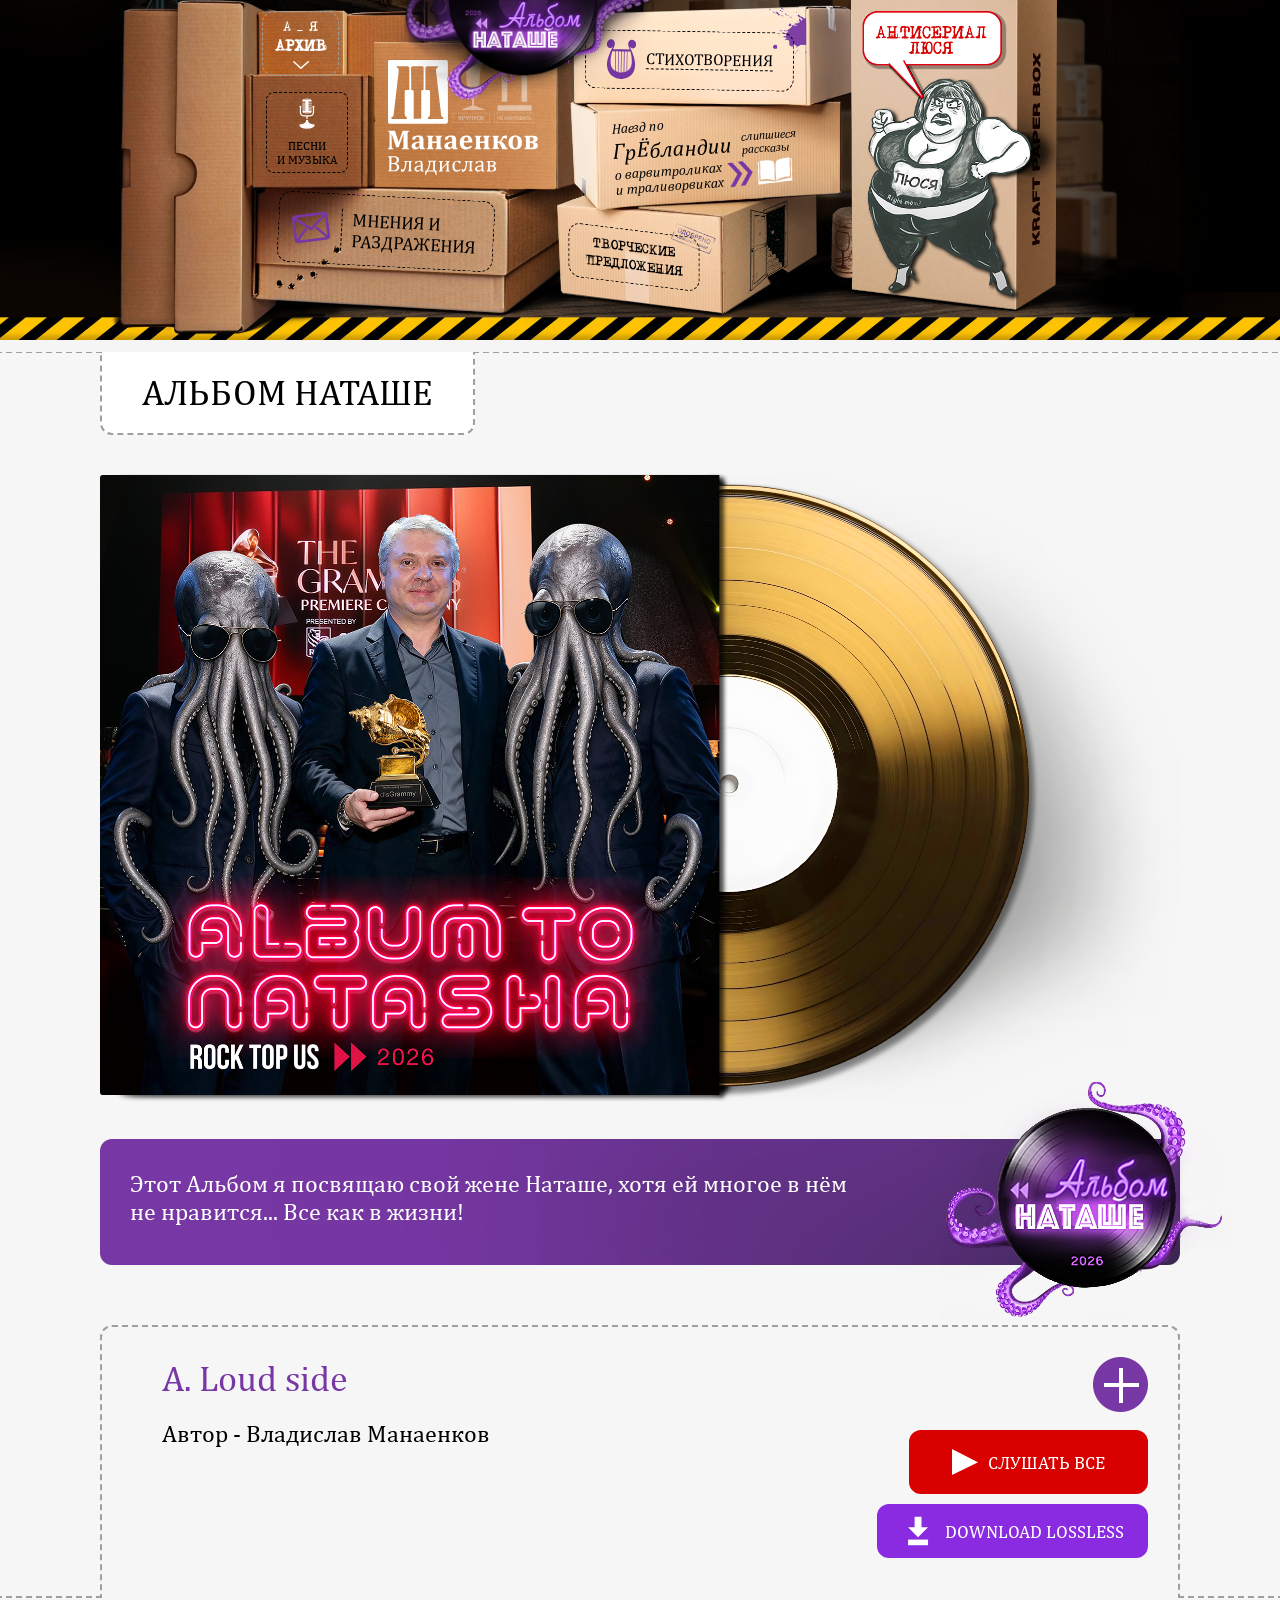
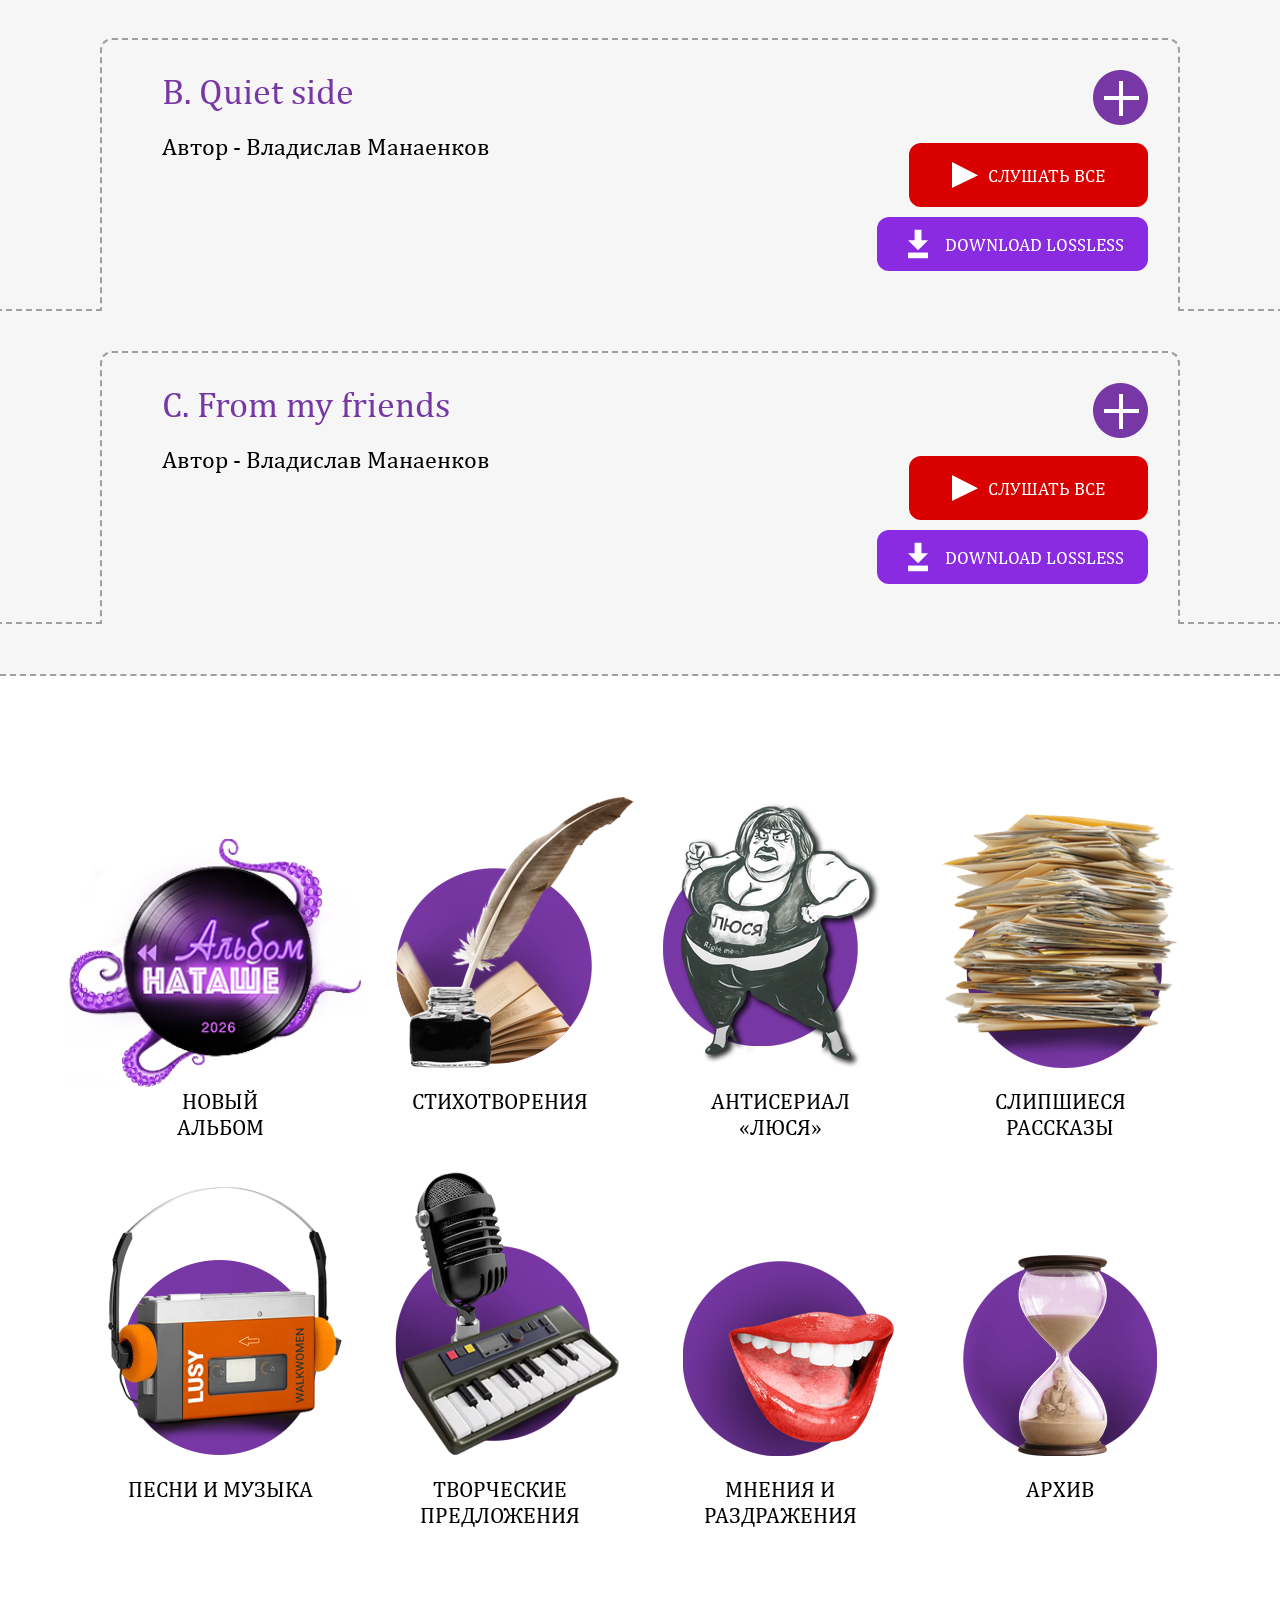
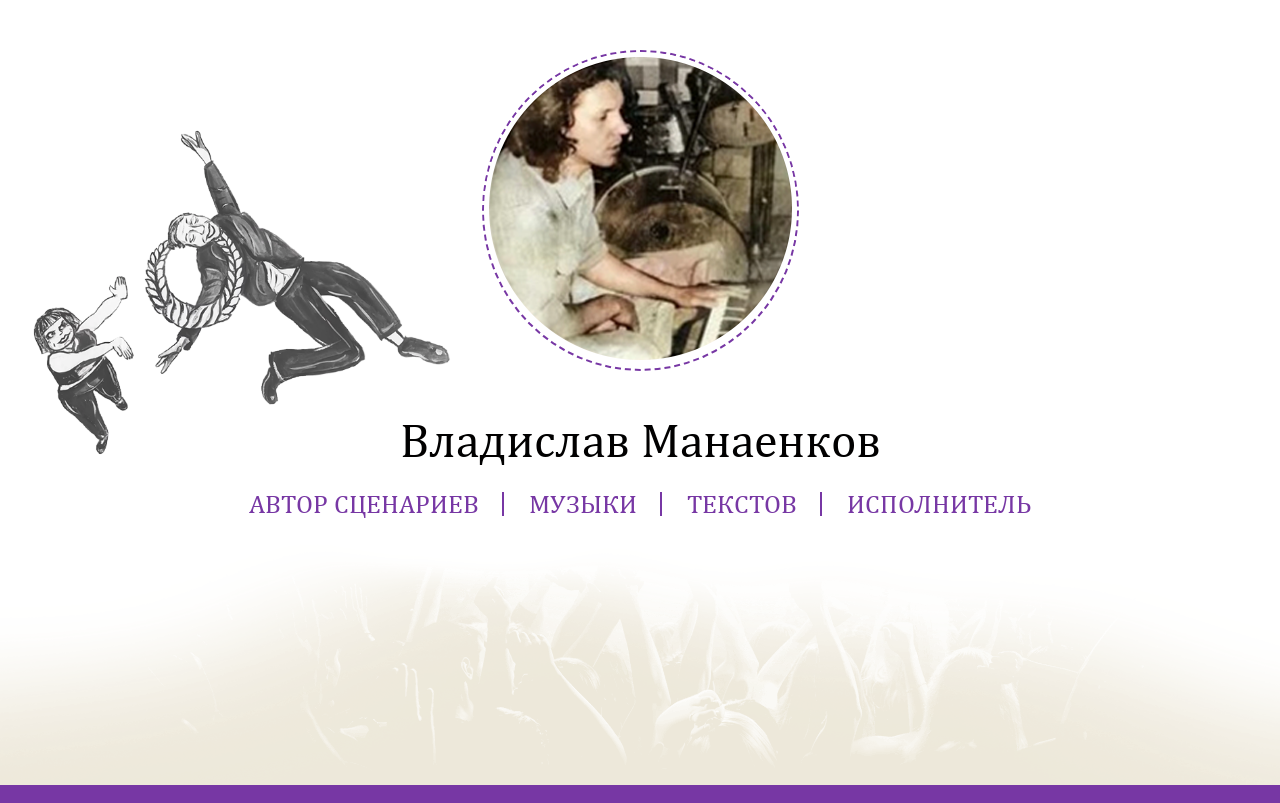
==== album-to-natasha.html @ 74761ff3 "ok" ====
<!DOCTYPE html>
<html lang="ru" class="fixed">
  <head>
    <meta charset="UTF-8" />
    <meta http-equiv="X-UA-Compatible" content="IE=edge" />
    <meta name="viewport" content="width=device-width, initial-scale=1" />
    <meta http-equiv="x-ua-compatible" content="IE=edge" />
    <title>Владислав Манаенков СЦЕНАРИИ | МУЗЫКА | ТЕКСТЫ | ИСПОЛНИТЕЛЬ</title>
    <link rel="stylesheet" href="css/magnific-popup.css" />
    <link rel="stylesheet" href="css/style.css" />
  </head>

  <body>
    <div class="header">
      <div class="wrapper">
        <a href="new.html" class="new-img">
            <img src="img/new-logo.png" alt="">
        </a>
        <a href="archive.html" class="archive active">
          <span class="small-text">А _ я</span>
          <span class="text">Архив</span>
          <img src="img/Strelka-white.svg" alt="" class="arrow" />
        </a>
        <a href="music.html" class="song">
          <img src="img/song-icon.svg" alt="" class="icon" />
          <span class="text"
            >Песни<br />
            и музыка</span
          >
          <img src="img/Strelka-white.svg" alt="" class="arrow" />
        </a>
        <a href="opinions-irritation.html" class="opinions">
          <svg
            width="58"
            height="49"
            viewBox="0 0 58 49"
            fill="none"
            xmlns="http://www.w3.org/2000/svg"
          >
            <path
              d="M46.1 0.706024L4.50001 8.40602C2.00001 8.90602 0.300012 11.306 0.700012 13.906L6.30001 44.306C6.80001 46.806 9.20001 48.506 11.8 48.106L53.4 40.406C55.9 39.906 57.6 37.506 57.2 34.906L51.6 4.40602C51.1 1.90602 48.6 0.206024 46.1 0.706024ZM38.4 23.106C37.6 22.506 36.4 22.706 35.8 23.506C35.2 24.306 35.4 25.506 36.2 26.106L51 37.006L12.7 44.106L22.7 28.606C23.3 27.706 23 26.606 22.1 26.006C21.2 25.406 20.1 25.706 19.5 26.606L9.60001 42.106L4.60001 15.006L28.4 28.506C28.8 28.706 29.2 28.806 29.6 28.706C30 28.606 30.4 28.406 30.7 28.106L48.1 7.00603L53.1 34.106L38.4 23.106ZM6.50001 11.806L45.4 4.60603L29 24.506L6.50001 11.806Z"
            />
          </svg>
          <span>Мнения и раздражения</span>
        </a>
        <a href="index.html" class="logo big">
          <img src="img/logo.svg" alt="" />
        </a>
        <a href="poems.html" class="poems">
          <svg
            width="45"
            height="61"
            viewBox="0 0 45 61"
            fill="none"
            xmlns="http://www.w3.org/2000/svg"
          >
            <path
              d="M35.4 11.9C35.5 11.8 35.5 11.7 35.7 11.7C37.2 13.6 39.4 14.6 41.4 14C44.2 13.1 45.6 9.60001 44.5 6.00001C43.5 2.80001 40.9 0.700008 38.3 1.00001C38.3 1.00001 33.5 1.00001 32.9 7.00001C32.8 8.50001 33.2 10.3 33.7 11.9C33.7 11.9 33.7 12 33.8 12.1C34.3 13.4 34.8 14.5 35.1 15.2C35.2 15.4 35.3 15.6 35.3 15.8H24.3H21.4H10.4C10.5 15.6 10.6 15.4 10.6 15.2C11 14.5 11.5 13.4 11.9 12.1C12 12 12 11.9 12 11.9C12.5 10.3 12.9 8.50001 12.8 7.00001C12.2 1.00001 7.40001 1.00001 7.40001 1.00001C4.80001 0.700008 2.20001 2.80001 1.20001 6.00001C0.100012 9.50001 1.50001 13.1 4.30001 14C6.30001 14.6 8.50001 13.7 10 11.7C10.1 11.7 10.2 11.8 10.3 11.9H10.2C10.2 11.9 -0.799988 31.8 2.20001 43.3C4.90001 59.4 21.5 60.1 22.7 60.2C23.9 60.2 40.7 59.5 43.4 43.3C46.5 31.8 35.5 11.9 35.4 11.9ZM31.1 18.9V48.6C30.1 49.1 29 49.5 27.8 49.8V18.9H31.1ZM24.3 18.9H26.7V50.1C25.6 50.3 24.5 50.4 23.4 50.4V18.9H24.3ZM21.4 18.9H22.4V50.4C21.3 50.4 20.1 50.3 19.1 50.1V18.9H21.4ZM18.1 18.9V49.8C16.9 49.5 15.8 49.1 14.8 48.6V18.9H18.1ZM7.00001 36.4C6.60001 29.6 7.90001 23.4 9.30001 18.9H13.8V48.1C10 45.8 7.40001 41.9 7.00001 36.4ZM38.7 36.4C38.3 41.9 35.8 45.8 32 48.1V18.9H36.4C37.8 23.4 39.1 29.6 38.7 36.4Z"
            />
          </svg>
          <span>Стихотворения</span>
        </a>
        <a href="creative-suggestions.html" class="offers-btn">
          <span
            >Творческие<br />
            предложения</span
          >
        </a>
        <a href="stuck-stories.html" class="info-back">
          <span>Наезд по </span>
          <div class="info">
            <p><span>Г</span> р <span>Ё</span> бландии</p>
            <span class="small">слипшиеся рассказы</span>
          </div>
          <div class="info">
            <span
              >о варвитроликах<br />
              и траливорвиках</span
            >
            <img src="img/info-icon1.png" alt="" />
            <img src="img/info-icon2.png" alt="" />
          </div>
        </a>
        <a href="home.html" class="lucy-img lucy2-img">
          <img src="img/lucy-desktop2.png" alt="" />
        </a>
        <div class="drop-menu">
          <span class="line"></span>
          <span class="line"></span>
          <span class="line"></span>
        </div>
        <a href="home.html" class="lucy-mobile new-mobile">
          <img src="img/new-mobile-img.png" alt="" />
        </a>
      </div>
      <div class="header-menu-wrap">
        <div class="top">
          <a href="index.html" class="mobile-logo">
            <img src="img/mobile-logo.png" alt="" />
          </a>
          <button class="close" type="button">
            <img src="img/close-menu.png" alt="" />
          </button>
        </div>
        <ul class="main-menu">
          <li>
            <a href="new.html">
              <img src="img/menu-icon11.png" alt="" class="menu-icon" />
              <span>Альбом Наташе</span>
              <img src="img/menu-arrow.png" alt="" class="arrow" />
            </a>
          </li>
          <li>
            <a href="poems.html">
              <img src="img/menu-icon1.png" alt="" class="menu-icon" />
              <span>стихотворения</span>
              <img src="img/menu-arrow.png" alt="" class="arrow" />
            </a>
          </li>
          <li>
            <a href="home.html">
              <img src="img/menu-icon2.png" alt="" class="menu-icon" />
              <span>Антисериал «люся»</span>
              <img src="img/menu-arrow.png" alt="" class="arrow" />
            </a>
          </li>
          <li>
            <a href="stuck-stories.html">
              <img src="img/menu-icon3.png" alt="" class="menu-icon" />
              <span>слипшиеся рассказы</span>
              <img src="img/menu-arrow.png" alt="" class="arrow" />
            </a>
          </li>
          <li>
            <a href="music.html">
              <img src="img/menu-icon4.png" alt="" class="menu-icon" />
              <span>Песни и музыка</span>
              <img src="img/menu-arrow.png" alt="" class="arrow" />
            </a>
          </li>
          <li>
            <a href="creative-suggestions.html">
              <img src="img/menu-icon5.png" alt="" class="menu-icon" />
              <span>Творческие предложения</span>
              <img src="img/menu-arrow.png" alt="" class="arrow" />
            </a>
          </li>
          <li>
            <a href="opinions-irritation.html">
              <img src="img/menu-icon6.png" alt="" class="menu-icon" />
              <span>Мнения и раздражения</span>
              <img src="img/menu-arrow.png" alt="" class="arrow" />
            </a>
          </li>
          <li>
            <a href="archive.html">
              <img src="img/menu-icon7.png" alt="" class="menu-icon" />
              <span>Архив</span>
              <img src="img/menu-arrow.png" alt="" class="arrow" />
            </a>
          </li>
        </ul>
      </div>
    </div>

    <main class="no-bg">
      <div class="archive-wrap">
        <div class="title-style"> 
          <span>АЛЬБОМ НАТАШЕ</span>
        </div>
        <div class="img-style">
          <img src="img/Natashe.png" alt="">
        </div>
        <div class="info-style w720">
          <span>  Этот Альбом я посвящаю свой жене Наташе, хотя ей многое в нём не нравится... Все как в жизни!
            </span>
          <img src="img/new-style-img.png" alt="" class="new-img img" />
        </div>
          <div class="archive-items w100 archive-wrapper new-style-wrap">
          <div class="archive-item">
            <div class="item-top">
              <div class="info">
    
                <div class="texts">
                  <h2>A. Loud side</h2>
                  <p>
                    Автор - Владислав Манаенков
                  </p>
                </div>
              </div>
              <div class="buttons">
                <button type="button" class="album-btn">
                  <div class="img before"></div>
                </button>
                <a
                  href="https://rutube.ru/plst/677021/"
                  class="listen-album-btn"
                >
                  <img src="img/play-mobile.png" alt="" />
                  <span>Слушать все</span>
                </a>
                <a
                  href="https://rutube.ru/plst/677021/"
                  class="listen-blue-btn"
                >
                  <img src="img/down.svg" alt="">
                  <span>DOWNLOAD LOSSLESS</span>
                </a>
              </div>
            </div>
            <div class="item-bottom">
              <div class="top-info">
                <span class="number">№1</span>
                <div class="video">
                  <iframe
                    class="rutubePlayer"
                    src="https://kinescope.io/pl/ja9zCn5J677wZw1CwR9LX6?start_item=1"
                    frameborder="0"
                    allow="clipboard-write; autoplay"
                    webkitAllowFullScreen
                    mozallowfullscreen
                    allowfullscreen
                  ></iframe>
                  <!-- <button class="custom-play-button">СЛУШАТЬ</button> -->
                </div>
                <div class="right-info">
                  <p>ROCKTOPUS</p>
                </div>
                <p class="hide-text">ROCKTOPUS</p>
              </div>
              <div class="top-info" style="margin-top: 40px;">
                <span class="number">№2</span>
                <div class="video">
                  <iframe
                    class="rutubePlayer"
                    src="https://kinescope.io/pl/ja9zCn5J677wZw1CwR9LX6?start_item=2"
                    frameborder="0"
                    allow="clipboard-write; autoplay"
                    webkitAllowFullScreen
                    mozallowfullscreen
                    allowfullscreen
                  ></iframe>
                  <!-- <button class="custom-play-button">СЛУШАТЬ</button> -->
                </div>
                <div class="right-info">
                  <p>WALTZ TO NATASHA</p>
                </div>
                <p class="hide-text">WALTZ TO NATASHA</p>
              </div>
                <div class="top-info" style="margin-top: 40px;">
                  <span class="number">№3</span>
                  <div class="video">
                    <iframe
                      class="rutubePlayer"
                      src="https://kinescope.io/pl/ja9zCn5J677wZw1CwR9LX6?start_item=3"
                      frameborder="0"
                      allow="clipboard-write; autoplay"
                      webkitAllowFullScreen
                      mozallowfullscreen
                      allowfullscreen
                    ></iframe>
                    <!-- <button class="custom-play-button">СЛУШАТЬ</button> -->
                  </div>
                  <div class="right-info">
                    <p>Bamboo</p>
                  </div>
                  <p class="hide-text">Bamboo</p>
                </div>
                <div class="top-info" style="margin-top: 40px;">
                  <span class="number">№4</span>
                  <div class="video">
                    <iframe
                      class="rutubePlayer"
                      src="https://kinescope.io/pl/ja9zCn5J677wZw1CwR9LX6?start_item=4"
                      frameborder="0"
                      allow="clipboard-write; autoplay"
                      webkitAllowFullScreen
                      mozallowfullscreen
                      allowfullscreen
                    ></iframe>
                    <!-- <button class="custom-play-button">СЛУШАТЬ</button> -->
                  </div>
                  <div class="right-info">
                    <p>Barocco</p>
                  </div>
                  <p class="hide-text">Barocco</p>
                </div>
                <div class="top-info" style="margin-top: 40px;">
                  <span class="number">№5</span>
                  <div class="video">
                    <iframe
                      class="rutubePlayer"
                      src="https://kinescope.io/pl/ja9zCn5J677wZw1CwR9LX6?start_item=5"
                      frameborder="0"
                      allow="clipboard-write; autoplay"
                      webkitAllowFullScreen
                      mozallowfullscreen
                      allowfullscreen
                    ></iframe>
                    <!-- <button class="custom-play-button">СЛУШАТЬ</button> -->
                  </div>
                  <div class="right-info">
                    <p>Pastoral</p>
                  </div>
                  <p class="hide-text">Pastoral</p>
                </div>
                <div class="top-info" style="margin-top: 40px;">
                  <span class="number">№6</span>
                  <div class="video">
                    <iframe
                      class="rutubePlayer"
                      src="https://kinescope.io/pl/ja9zCn5J677wZw1CwR9LX6?start_item=6"
                      frameborder="0"
                      allow="clipboard-write; autoplay"
                      webkitAllowFullScreen
                      mozallowfullscreen
                      allowfullscreen
                    ></iframe>
                    <!-- <button class="custom-play-button">СЛУШАТЬ</button> -->
                  </div>
                  <div class="right-info">
                    <p>Sorrows And Hope</p>
                  </div>
                  <p class="hide-text">Sorrows And Hope</p>
                </div>
            </div>
          </div>
            <div class="archive-item">
              <div class="item-top">
                <div class="info">
      
                  <div class="texts">
                    <h2>B. Quiet side</h2>
                    <p>
                      Автор - Владислав Манаенков
                    </p>
                  </div>
                </div>
                <div class="buttons">
                  <button type="button" class="album-btn">
                    <div class="img before"></div>
                  </button>
                  <a
                    href="https://rutube.ru/plst/677021/"
                    class="listen-album-btn"
                  >
                    <img src="img/play-mobile.png" alt="" />
                    <span>Слушать все</span>
                  </a>
                  <a
                    href="https://rutube.ru/plst/677021/"
                    class="listen-blue-btn"
                  >
                    <img src="img/down.svg" alt="">
                    <span>DOWNLOAD LOSSLESS</span>
                  </a>
                </div>
              </div>
              <div class="item-bottom">

              </div>
            </div>
            <div class="archive-item">
              <div class="item-top">
                <div class="info">
      
                  <div class="texts">
                    <h2>C. From my friends</h2>
                    <p>
                      Автор - Владислав Манаенков
                    </p>
                  </div>
                </div>
                <div class="buttons">
                  <button type="button" class="album-btn">
                    <div class="img before"></div>
                  </button>
                  <a
                    href="https://rutube.ru/plst/677021/"
                    class="listen-album-btn"
                  >
                    <img src="img/play-mobile.png" alt="" />
                    <span>Слушать все</span>
                  </a>
                  <a
                    href="https://rutube.ru/plst/677021/"
                    class="listen-blue-btn"
                  >
<img src="img/down.svg" alt="">
                    <span>DOWNLOAD LOSSLESS</span>
                  </a>
                </div>
              </div>
            <div class="item-bottom">
              <div class="top-info">
                <span class="number">№1</span>
                <div class="video">
                  <iframe
                    class="rutubePlayer"
                    src="https://rutube.ru/play/embed/1325bd177e23e770f446324fa59b4bd4/"
                    frameborder="0"
                    allow="clipboard-write; autoplay"
                    webkitAllowFullScreen
                    mozallowfullscreen
                    allowfullscreen
                  ></iframe>
                  <button class="custom-play-button">СЛУШАТЬ</button>
                </div>
                <div class="right-info">
                  <p>Кто здесь?</p>
                  <button type="button" class="read">
                    <span class="text">читать</span>
                    <svg
                      width="30"
                      height="16"
                      viewBox="0 0 14 9"
                      fill="none"
                      xmlns="http://www.w3.org/2000/svg"
                    >
                      <path
                        d="M13 1.5L7 7.5L1 1.5"
                        stroke-width="2"
                        stroke-linecap="round"
                      />
                    </svg>
                  </button>
                </div>
              </div>
              <div class="hide-info">
                <p>
                  Кто здесь, неужели, это тот, кто готов слушать?<br />
                  Через десять лет «Группа Амальгама»<br />
                  Представляет альбом «Удивительная способность ко сну».
                </p>
              </div>
            </div>
            <div class="item-bottom">
              <div class="top-info" style="margin-top: 40px;">
                <span class="number">№2</span>
                <div class="video">
                  <iframe
                    class="rutubePlayer"
                    src="https://kinescope.io/pl/ja9zCn5J677wZw1CwR9LX6?start_item=2"
                    frameborder="0"
                    allow="clipboard-write; autoplay"
                    webkitAllowFullScreen
                    mozallowfullscreen
                    allowfullscreen
                  ></iframe>
                  <!-- <button class="custom-play-button">СЛУШАТЬ</button> -->
                </div>
                <div class="right-info">
                  <p>WALTZ TO NATASHA</p>
                </div>
                <p class="hide-text">WALTZ TO NATASHA</p>
              </div>
            </div>
            <div class="item-bottom">
              <div class="top-info">
                <span class="number">№1</span>
                <div class="video">
                  <iframe
                    class="rutubePlayer"
                    src="https://rutube.ru/play/embed/1325bd177e23e770f446324fa59b4bd4/"
                    frameborder="0"
                    allow="clipboard-write; autoplay"
                    webkitAllowFullScreen
                    mozallowfullscreen
                    allowfullscreen
                  ></iframe>
                  <button class="custom-play-button">СЛУШАТЬ</button>
                </div>
                <div class="right-info">
                  <p>Кто здесь?</p>
                  <button type="button" class="read">
                    <span class="text">читать</span>
                    <svg
                      width="30"
                      height="16"
                      viewBox="0 0 14 9"
                      fill="none"
                      xmlns="http://www.w3.org/2000/svg"
                    >
                      <path
                        d="M13 1.5L7 7.5L1 1.5"
                        stroke-width="2"
                        stroke-linecap="round"
                      />
                    </svg>
                  </button>
                </div>
              </div>
              <div class="hide-info">
                <p>
                  Кто здесь, неужели, это тот, кто готов слушать?<br />
                  Через десять лет «Группа Амальгама»<br />
                  Представляет альбом «Удивительная способность ко сну».
                </p>
              </div>
            </div>
            <div class="item-bottom">
              <div class="top-info">
                <span class="number">№1</span>
                <div class="video">
                  <iframe
                    class="rutubePlayer"
                    src="https://rutube.ru/play/embed/1325bd177e23e770f446324fa59b4bd4/"
                    frameborder="0"
                    allow="clipboard-write; autoplay"
                    webkitAllowFullScreen
                    mozallowfullscreen
                    allowfullscreen
                  ></iframe>
                  <button class="custom-play-button">СЛУШАТЬ</button>
                </div>
                <div class="right-info">
                  <p>Кто здесь?</p>
                  <button type="button" class="read">
                    <span class="text">читать</span>
                    <svg
                      width="30"
                      height="16"
                      viewBox="0 0 14 9"
                      fill="none"
                      xmlns="http://www.w3.org/2000/svg"
                    >
                      <path
                        d="M13 1.5L7 7.5L1 1.5"
                        stroke-width="2"
                        stroke-linecap="round"
                      />
                    </svg>
                  </button>
                </div>
              </div>
              <div class="hide-info">
                <p>
                  Кто здесь, неужели, это тот, кто готов слушать?<br />
                  Через десять лет «Группа Амальгама»<br />
                  Представляет альбом «Удивительная способность ко сну».
                </p>
              </div>
            </div>
            </div>
        </div>
      </div>

      <div class="info-items-wrap">
        <div class="wrapper">
          <div class="info-items">
            <a href="new.html" class="info-item new-item no-hover">
                <img src="img/circle-mobile.png" alt="" class="circle-mobile" />
                <img src="img/new-mobile.png" alt="" class="mobile-img" />
                <span class="img-wrap">
                  <img src="img/new-circle.png" alt="" class="img1" />
                  <img src="img/new-circle.png" alt="" class="img2" />
                </span>
                <span class="text">Новый <br> альбом</span>
              </a>
            <a href="poems.html" class="info-item">
              <img src="img/circle-mobile.png" alt="" class="circle-mobile" />
              <img src="img/archive-mobile.png" alt="" class="mobile-img" />
              <span class="img-wrap">
                <img src="img/info-img1.png" alt="" class="img1" />
                <img src="img/info-img1-hover.png" alt="" class="img2" />
              </span>
              <span class="text">стихотворения</span>
            </a>
            <a href="home.html" class="info-item">
              <img src="img/circle-mobile.png" alt="" class="circle-mobile" />
              <img src="img/archive-mobile.png" alt="" class="mobile-img" />
              <span class="img-wrap">
                <img src="img/info-img2.png" alt="" class="img1" />
                <img src="img/info-img2-hover.png" alt="" class="img2" />
              </span>
              <span class="text"
                >Антисериал<br />
                «люся»</span
              >
            </a>
            <a href="stuck-stories.html" class="info-item">
              <img src="img/circle-mobile.png" alt="" class="circle-mobile" />
              <img src="img/archive-mobile.png" alt="" class="mobile-img" />
              <span class="img-wrap">
                <img src="img/info-img3.png" alt="" class="img1" />
                <img src="img/info-img3-hover.png" alt="" class="img2" />
              </span>
              <span class="text">слипшиеся рассказы</span>
            </a>
            <a href="music.html" class="info-item">
              <img src="img/circle-mobile.png" alt="" class="circle-mobile" />
              <img src="img/archive-mobile.png" alt="" class="mobile-img" />
              <span class="img-wrap">
                <img src="img/info-img4.png" alt="" class="img1" />
                <img src="img/info-img4-hover.png" alt="" class="img2" />
              </span>
              <span class="text">Песни и музыка</span>
            </a>
            <a href="creative-suggestions.html" class="info-item">
              <img src="img/circle-mobile.png" alt="" class="circle-mobile" />
              <img src="img/archive-mobile.png" alt="" class="mobile-img" />
              <span class="img-wrap">
                <img src="img/info-img5.png" alt="" class="img1" />
                <img src="img/info-img5-hover.png" alt="" class="img2" />
              </span>
              <span class="text">Творческие предложения</span>
            </a>
            <a href="opinions-irritation.html" class="info-item">
              <img src="img/circle-mobile.png" alt="" class="circle-mobile" />
              <img src="img/archive-mobile.png" alt="" class="mobile-img" />
              <span class="img-wrap">
                <img src="img/info-img6.png" alt="" class="img1" />
                <img src="img/info-img6-hover.png" alt="" class="img2" />
              </span>
              <span class="text">Мнения и раздражения</span>
            </a>
            <a href="archive.html" class="info-item">
              <img src="img/circle-mobile.png" alt="" class="circle-mobile" />
              <img src="img/archive-mobile.png" alt="" class="mobile-img" />
              <span class="img-wrap">
                <img src="img/info-img7.png" alt="" class="img1" />
                <img src="img/info-img7-hover.png" alt="" class="img2" />
              </span>
              <span class="text t20">Архив</span>
            </a>
          </div>
        </div>
      </div>

      <div class="bottom-info">
        <div class="wrapper">
          <img src="img/info-img.png" alt="" class="info-img" />
          <div class="info-wrap">
            <div class="img-wrap">
              <img src="img/person-img.png" alt="" />
            </div>
            <p class="name">Владислав Манаенков</p>
            <ul class="links">
              <li><span>Автор сценариев</span></li>
              <li><span>музыки</span></li>
              <li><span>текстов</span></li>
              <li><span>исполнитель</span></li>
            </ul>
          </div>
        </div>
        <div
          class="bg"
          style="background-image: url(img/bottom-info-bg.png)"
        ></div>
      </div>
    </main>

    <script src="js/jquery-3.4.1.min.js"></script>
    <script src="js/jquery.magnific-popup.min.js"></script>
    <script src="js/gsap.min.js"></script>
    <script src="js/ScrollTrigger.min.js"></script>
    <script src="js/slick.min.js"></script>
    <script src="js/script.js"></script>
  </body>
</html>
---- css/style.css ----
body,
html {
  overflow-x: hidden;
  font-family: "Cambria";
}
body.overflow,
html.overflow {
  overflow: hidden !important;
}

* {
  box-sizing: border-box;
  margin: 0;
  padding: 0;
  font-family: "Cambria";
  color: #010000;
}

input,
textarea {
  border: none;
}
input:focus,
textarea:focus {
  outline: none;
}

input::-webkit-outer-spin-button,
input::-webkit-inner-spin-button {
  -webkit-appearance: none;
  margin: 0;
}

input[type=number] {
  -moz-appearance: textfield;
}

video::-webkit-media-controls {
  display: none !important;
}

button {
  cursor: pointer;
  border: none;
  transition: 0.3s;
  background: none;
}
button:focus {
  outline: none;
}

ul {
  list-style-type: none;
  margin: 0;
  padding: 0;
}

span {
  display: inline-block;
}

a {
  text-decoration: none;
  transition: 0.3s;
  display: inline-block;
}
a:hover {
  text-decoration: none;
}
a:focus {
  outline: none;
}

.wrapper {
  max-width: 1920px;
  width: 100%;
  margin: 0 auto;
}

.btn {
  display: -webkit-inline-box;
  display: -ms-inline-flexbox;
  display: inline-flex;
  -webkit-box-align: center;
  -ms-flex-align: center;
  align-items: center;
  -webkit-box-pack: center;
  -ms-flex-pack: center;
  justify-content: center;
  border-radius: 50px;
  padding: 20px 60px;
  color: #000;
  font-weight: 500;
  font-size: 18px;
  text-transform: uppercase;
  border: 3px solid #9f9f9f;
}
@media (max-width: 1024px) {
  .btn {
    padding: 15px 40px;
    font-size: 16px;
  }
}
.btn:hover {
  background: #7737a4;
  color: white;
  border-color: #7737a4;
}

.purple-btn {
  display: -webkit-inline-box;
  display: -ms-inline-flexbox;
  display: inline-flex;
  -webkit-box-align: center;
  -ms-flex-align: center;
  align-items: center;
  -webkit-box-pack: center;
  -ms-flex-pack: center;
  justify-content: center;
  border-radius: 20px;
  max-width: 350px;
  width: 100%;
  padding: 20px 60px;
  color: #fff;
  font-weight: 500;
  background: #7737a4;
  font-size: 24px;
  text-transform: uppercase;
  border: 3px solid #250c05;
}
@media (max-width: 1024px) {
  .purple-btn {
    padding: 15px 40px;
    font-size: 16px;
  }
}
.purple-btn:hover {
  border-color: #7737a4;
  background: #fff;
  color: #7737a4;
}

main.grey-bg {
  background: #f6f6f6;
}
main.grey-bg .title-style {
  margin-bottom: 0;
}
@media (max-width: 1024px) {
  main.grey-bg .archive-wrap {
    padding-top: 20px;
  }
}

.video-style {
  max-width: 1440px;
  width: 100%;
  margin: 0 auto;
  padding: 50px 0;
}
@media (max-width: 1024px) {
  .video-style {
    padding-bottom: 20px;
  }
}
.video-style iframe {
  width: 100%;
  height: 800px;
}
@media (max-width: 1440px) {
  .video-style iframe {
    height: 57vw;
  }
}

.listen-blue-btn {
  background: blueviolet;
  padding: 10px 24px;
  border-radius: 12px;
  margin-top: 10px;
  display: flex;
  align-items: center;
  justify-content: center;
}
@media (max-width: 767px) {
  .listen-blue-btn {
    padding: 4px 6px;
    margin-right: 0px;
    border-radius: 4px;
  }
}
.listen-blue-btn img {
  margin-right: 10px;
  width: 34px;
  height: 34px;
}
@media (max-width: 767px) {
  .listen-blue-btn img {
    margin-right: 5px;
    width: 18px;
  }
}
.listen-blue-btn span {
  color: white !important;
  font-size: 16px;
}
@media (max-width: 767px) {
  .listen-blue-btn span {
    font-size: 12px;
    white-space: nowrap;
  }
}

main {
  position: relative;
  z-index: 0;
}
main:after {
  content: "";
  position: absolute;
  top: 0;
  left: 50%;
  transform: translateX(-50%);
  background: url(../img/bg-main.png);
  background-repeat: no-repeat;
  background-size: cover;
  background-position: center center;
  width: 100%;
  height: 100%;
  z-index: -1;
}
@media (max-width: 767px) {
  main:after {
    content: none;
  }
}
main.no-bg:after {
  content: none;
}
main.overflow {
  overflow-y: hidden;
}
@media (max-width: 1024px) {
  main.overflow {
    overflow: visible;
  }
}

.mfp-fade.mfp-bg {
  opacity: 0;
  -webkit-transition: all 0.15s ease-out;
  -moz-transition: all 0.15s ease-out;
  transition: all 0.15s ease-out;
}

.mfp-fade.mfp-bg.mfp-ready {
  opacity: 0.8;
}

.mfp-fade.mfp-bg.mfp-removing {
  opacity: 0;
}

.mfp-fade.mfp-wrap .mfp-content {
  opacity: 0;
  -webkit-transition: all 0.15s ease-out;
  -moz-transition: all 0.15s ease-out;
  transition: all 0.15s ease-out;
}

.mfp-fade.mfp-wrap.mfp-ready .mfp-content {
  opacity: 1;
}

.mfp-fade.mfp-wrap.mfp-removing .mfp-content {
  opacity: 0;
}

.drop-menu {
  -webkit-box-orient: vertical;
  -webkit-box-direction: normal;
  -ms-flex-direction: column;
  flex-direction: column;
  -webkit-box-pack: center;
  -ms-flex-pack: center;
  justify-content: center;
  cursor: pointer;
  display: none;
}
@media (max-width: 767px) {
  .drop-menu {
    display: -webkit-box;
    display: -ms-flexbox;
    display: flex;
  }
}
.drop-menu .line {
  width: 60px;
  height: 10px;
  background-color: #fff;
  display: block;
  margin: 4px auto;
  -webkit-transition: all 0.2s ease-in-out;
  -o-transition: all 0.2s ease-in-out;
  transition: all 0.2s ease-in-out;
}

.mobile-image {
  display: none;
}
@media (max-width: 767px) {
  .mobile-image {
    display: block;
    position: absolute;
    width: 130px;
    top: 390px;
    left: 0px;
    z-index: 10;
  }
  .mobile-image img {
    width: 100%;
  }
}

.header {
  position: relative;
  z-index: 1;
  height: 661px;
}
@media (max-width: 1920px) {
  .header {
    height: 510px;
  }
}
@media (max-width: 1400px) {
  .header {
    height: 340px;
  }
}
@media (max-width: 1024px) {
  .header {
    height: 310px;
  }
}
@media (max-width: 767px) {
  .header {
    height: 90vw;
  }
}
.header .header-menu-wrap {
  display: none;
}
@media (max-width: 767px) {
  .header .header-menu-wrap {
    position: absolute;
    top: 0;
    left: 0;
    width: 100%;
    height: 100vh;
    overflow-y: auto;
    z-index: 100;
    background: #282828;
    display: -webkit-box;
    display: -ms-flexbox;
    display: flex;
    -webkit-box-orient: vertical;
    -webkit-box-direction: normal;
    -ms-flex-direction: column;
    flex-direction: column;
    transform: translateY(-100%);
    visibility: hidden;
    padding-bottom: 20px;
    opacity: 0;
    transition: 0.3s;
  }
  .header .header-menu-wrap.open {
    transform: translateY(0);
    visibility: visible;
    opacity: 1;
  }
  .header .header-menu-wrap .top {
    display: -webkit-box;
    display: -ms-flexbox;
    display: flex;
    -webkit-box-pack: justify;
    -ms-flex-pack: justify;
    justify-content: space-between;
    -webkit-box-align: center;
    -ms-flex-align: center;
    align-items: center;
    padding: 20px;
  }
  .header .header-menu-wrap .top .close {
    display: -webkit-inline-box;
    display: -ms-inline-flexbox;
    display: inline-flex;
    width: 40px;
  }
  .header .header-menu-wrap .top .close img {
    max-width: 100%;
    max-height: 100%;
  }
  .header .header-menu-wrap .top .mobile-logo {
    display: -webkit-inline-box;
    display: -ms-inline-flexbox;
    display: inline-flex;
    width: 230px;
  }
  .header .header-menu-wrap .top .mobile-logo img {
    max-width: 100%;
    max-height: 100%;
  }
  .header .header-menu-wrap .main-menu li:nth-child(4) .menu-icon {
    left: 20px;
  }
  .header .header-menu-wrap .main-menu li:nth-child(6) .menu-icon {
    left: 15px !important;
    bottom: 0 !important;
  }
  .header .header-menu-wrap .main-menu li:nth-child(5) .menu-icon {
    left: 5px;
  }
  .header .header-menu-wrap .main-menu li:nth-child(8) .menu-icon {
    left: 20px !important;
    width: 120px !important;
  }
  .header .header-menu-wrap .main-menu li a {
    width: 100%;
    display: -webkit-box;
    display: -ms-flexbox;
    display: flex;
    -webkit-box-align: center;
    -ms-flex-align: center;
    align-items: center;
    -webkit-box-pack: justify;
    -ms-flex-pack: justify;
    justify-content: space-between;
    height: 80px;
    background: #7737a4;
    border-bottom: 1px dashed #fff;
    padding: 20px;
    position: relative;
    padding-left: 130px;
  }
  .header .header-menu-wrap .main-menu li a .menu-icon {
    position: absolute;
    left: 0px;
    bottom: 0;
    width: 120px;
  }
  .header .header-menu-wrap .main-menu li a .arrow {
    width: 20px;
  }
  .header .header-menu-wrap .main-menu li a .arrow img {
    width: 26px;
  }
  .header .header-menu-wrap .main-menu li a span {
    font-size: 17px;
    color: white;
    font-weight: 400;
    text-transform: uppercase;
    max-width: 150px;
  }
  .header .header-menu-wrap .main-menu li:nth-child(1) .menu-icon {
    width: 140px;
  }
  .header .header-menu-wrap .main-menu li:nth-child(2) .menu-icon {
    width: 180px;
  }
  .header .header-menu-wrap .main-menu li:nth-child(3) .menu-icon {
    width: 160px;
    left: 10px;
  }
  .header .header-menu-wrap .main-menu li:nth-child(4) .menu-icon {
    width: 130px;
  }
  .header .header-menu-wrap .main-menu li:nth-child(5) .menu-icon {
    width: 150px;
  }
  .header .header-menu-wrap .main-menu li:nth-child(6) .menu-icon {
    width: 130px;
    bottom: -10px;
    left: -5px;
  }
  .header .header-menu-wrap .main-menu li:nth-child(7) .menu-icon {
    width: 120px;
    left: 10px;
  }
}
.header:after {
  content: "";
  background: url(../img/header-bg.jpg);
  background-repeat: no-repeat;
  background-size: cover;
  background-position: center center;
  position: absolute;
  top: 0;
  left: 0;
  width: 100%;
  height: 100%;
  z-index: -1;
}
@media (max-width: 767px) {
  .header:after {
    background: url(../img/header-mobile-bg.png);
    background-size: cover;
    background-repeat: no-repeat;
    background-position: center center;
  }
}
.header .wrapper {
  position: relative;
  z-index: 0;
}
@media (max-width: 1920px) {
  .header .wrapper {
    max-width: 1400px;
  }
}
@media (max-width: 1400px) {
  .header .wrapper {
    max-width: 1024px;
  }
}
@media (max-width: 1024px) {
  .header .wrapper {
    max-width: 767px;
  }
}
.header .wrapper .new-img {
  position: absolute;
  top: 0;
  left: 500px;
  z-index: 111;
  display: -webkit-box;
  display: -ms-flexbox;
  display: flex;
}
@media (max-width: 1920px) {
  .header .wrapper .new-img {
    width: 400px;
    left: 335px;
  }
  .header .wrapper .new-img img {
    width: 100%;
  }
}
@media (max-width: 1400px) {
  .header .wrapper .new-img {
    width: 250px;
    left: 275px;
  }
}
@media (max-width: 1024px) {
  .header .wrapper .new-img {
    width: 210px;
    left: 175px;
  }
}
@media (max-width: 767px) {
  .header .wrapper .new-img {
    display: none;
  }
}
.header .wrapper .new-img.style2 {
  left: 560px;
}
@media (max-width: 1920px) {
  .header .wrapper .new-img.style2 {
    left: 0;
  }
}
@media (max-width: 1024px) {
  .header .wrapper .new-img.style2 {
    left: 200px;
  }
}
@media (max-width: 1024px) {
  .header .wrapper .new-img.home-new {
    top: 598px;
    left: -10px;
  }
}
@media (max-width: 767px) {
  .header .wrapper .new-img.home-new.home-new {
    display: none;
  }
}
.header .wrapper .archive-link {
  position: absolute;
  top: 40px;
  left: 214px;
  z-index: 2;
  display: -webkit-inline-box;
  display: -ms-inline-flexbox;
  display: inline-flex;
}
@media (max-width: 1920px) {
  .header .wrapper .archive-link {
    top: 30px;
    left: 123px;
    width: 138px;
  }
}
@media (max-width: 1400px) {
  .header .wrapper .archive-link {
    top: 21px;
    left: 127px;
    width: 90px;
  }
}
@media (max-width: 1024px) {
  .header .wrapper .archive-link {
    left: 30px;
    top: 17px;
  }
}
@media (max-width: 767px) {
  .header .wrapper .archive-link {
    display: none;
  }
}
.header .wrapper .archive-link img {
  max-width: 100%;
  max-height: 100%;
}
.header .wrapper .archive-link span {
  position: absolute;
  top: 26px;
  left: 50%;
  text-transform: uppercase;
  color: white;
  font-size: 20px;
  transform: translateX(-50%);
}
@media (max-width: 1920px) {
  .header .wrapper .archive-link span {
    font-size: 18px;
    top: 21px;
  }
}
@media (max-width: 1400px) {
  .header .wrapper .archive-link span {
    top: 13px;
    width: 90px;
    font-size: 14px;
    text-align: center;
  }
}
.header .wrapper .lucy-mobile {
  display: none;
}
@media (max-width: 767px) {
  .header .wrapper .lucy-mobile {
    display: block;
    max-width: 100%;
    max-height: 100%;
    margin-bottom: -50px;
    padding-top: 50px;
  }
}
.header .wrapper .lucy-mobile.new-mobile {
  padding-top: 0;
}
.header .wrapper .lucy-mobile.archive-mobile {
  padding-top: 170px;
}
.header .wrapper .lucy-mobile.music-mobile {
  padding-top: 0;
}
.header .wrapper .lucy-mobile img {
  max-width: 100%;
  max-height: 100%;
  width: 100%;
}
.header .wrapper .archive {
  display: -webkit-inline-box;
  display: -ms-inline-flexbox;
  display: inline-flex;
  -webkit-box-orient: vertical;
  -webkit-box-direction: normal;
  -ms-flex-direction: column;
  flex-direction: column;
  -webkit-box-pack: center;
  -ms-flex-pack: center;
  justify-content: center;
  -webkit-box-align: center;
  -ms-flex-align: center;
  align-items: center;
  position: absolute;
  top: 40px;
  border-radius: 12px;
  padding: 14px 26px;
  border: 2px dashed #000;
  left: 235px;
  z-index: 2;
}
@media (max-width: 1920px) {
  .header .wrapper .archive {
    top: 26px;
    left: 133px;
    padding: 12px 20px;
  }
}
@media (max-width: 1400px) {
  .header .wrapper .archive {
    top: 18px;
    left: 135px;
    padding: 6px 11px;
    border-width: 1px;
  }
}
@media (max-width: 1024px) {
  .header .wrapper .archive {
    border-radius: 8px;
    left: 39px;
    top: 16px;
  }
}
@media (max-width: 767px) {
  .header .wrapper .archive {
    display: none;
  }
}
.header .wrapper .archive .arrow {
  width: 34px;
  margin-top: 8px;
  display: none;
  transition: 0.3s;
}
@media (max-width: 1920px) {
  .header .wrapper .archive .arrow {
    width: 28px;
  }
}
@media (max-width: 1024px) {
  .header .wrapper .archive .arrow {
    font-size: 20px;
  }
}
.header .wrapper .archive .small-text {
  font-size: 18px;
  font-weight: 500;
  color: #571d7f;
  text-align: center;
  display: block;
  text-transform: uppercase;
  font-family: "DS Moster";
}
@media (max-width: 1920px) {
  .header .wrapper .archive .small-text {
    font-size: 17px;
  }
}
@media (max-width: 1400px) {
  .header .wrapper .archive .small-text {
    font-size: 14px;
  }
}
.header .wrapper .archive .text {
  font-size: 26px;
  font-weight: bold;
  color: black;
  display: block;
  text-transform: uppercase;
  font-family: "DS Moster";
}
@media (max-width: 1920px) {
  .header .wrapper .archive .text {
    font-size: 24px;
  }
}
@media (max-width: 1400px) {
  .header .wrapper .archive .text {
    font-size: 18px;
  }
}
@media (max-width: 1024px) {
  .header .wrapper .archive .text {
    font-size: 16px;
  }
}
.header .wrapper .archive.active {
  top: 27px;
  left: 226px;
  border-color: #9e9e9e;
}
@media (max-width: 1920px) {
  .header .wrapper .archive.active {
    top: 19px;
    left: 134px;
    padding: 8px 20px;
  }
}
@media (max-width: 1400px) {
  .header .wrapper .archive.active {
    top: 11px;
    left: 134px;
    padding: 6px 12px;
    border-width: 1px;
  }
}
@media (max-width: 1024px) {
  .header .wrapper .archive.active {
    border-radius: 8px;
    left: 38px;
    top: 11px;
    padding: 2px 10px;
  }
}
@media (max-width: 767px) {
  .header .wrapper .archive.active {
    display: none;
  }
}
.header .wrapper .archive.active .arrow {
  display: block;
}
@media (max-width: 1920px) {
  .header .wrapper .archive.active .arrow {
    width: 24px;
  }
}
@media (max-width: 1400px) {
  .header .wrapper .archive.active .arrow {
    width: 16px;
    margin-top: 4px;
  }
}
.header .wrapper .archive.active .small-text {
  color: white;
}
@media (max-width: 1920px) {
  .header .wrapper .archive.active .small-text {
    font-size: 16px;
  }
}
@media (max-width: 1400px) {
  .header .wrapper .archive.active .small-text {
    font-size: 12px;
  }
}
.header .wrapper .archive.active .text {
  color: white;
}
@media (max-width: 1920px) {
  .header .wrapper .archive.active .text {
    font-size: 20px;
  }
}
@media (max-width: 1400px) {
  .header .wrapper .archive.active .text {
    font-size: 14px;
  }
}
@media (max-width: 1024px) {
  .header .wrapper .archive.active .text {
    font-size: 14px;
  }
}
.header .wrapper .archive:hover {
  border-color: #9e9e9e;
}
.header .wrapper .archive:hover .small-text {
  color: white;
}
.header .wrapper .archive:hover .text {
  color: white;
}
.header .wrapper .song {
  border: 2px dashed black;
  padding: 15px 25px;
  display: -webkit-inline-box;
  display: -ms-inline-flexbox;
  display: inline-flex;
  -webkit-box-orient: vertical;
  -webkit-box-direction: normal;
  -ms-flex-direction: column;
  flex-direction: column;
  -webkit-box-align: center;
  -ms-flex-align: center;
  align-items: center;
  border-radius: 12px;
  position: absolute;
  top: 173px;
  left: 228px;
  z-index: 2;
}
.header .wrapper .song.active {
  border-color: #9e9e9e;
  top: 157px;
  left: 228px;
}
@media (max-width: 1920px) {
  .header .wrapper .song.active {
    padding: 10px 20px;
    top: 119px;
    left: 133px;
    border-radius: 8px;
  }
}
@media (max-width: 1400px) {
  .header .wrapper .song.active {
    top: 83px;
    left: 132px;
    padding: 5px 15px;
  }
}
@media (max-width: 1024px) {
  .header .wrapper .song.active {
    top: 76px;
    left: 40px;
  }
}
@media (max-width: 767px) {
  .header .wrapper .song.active {
    display: none;
  }
}
@media (max-width: 1024px) {
  .header .wrapper .song.active .icon {
    margin-bottom: 5px;
    width: 16px;
  }
}
.header .wrapper .song.active .arrow {
  opacity: 1;
  display: block;
}
.header .wrapper .song.active .text {
  color: white;
}
@media (max-width: 1024px) {
  .header .wrapper .song.active .text {
    font-size: 10px;
  }
}
.header .wrapper .song.active:hover .text {
  color: white;
}
@media (max-width: 1920px) {
  .header .wrapper .song {
    padding: 10px 20px;
    top: 130px;
    left: 133px;
  }
}
@media (max-width: 1400px) {
  .header .wrapper .song {
    padding: 5px 10px;
    border-width: 1px;
    border-radius: 8px;
    top: 92px;
    left: 138px;
  }
}
@media (max-width: 1024px) {
  .header .wrapper .song {
    top: 82px;
    left: 44px;
  }
}
@media (max-width: 767px) {
  .header .wrapper .song {
    display: none;
  }
}
.header .wrapper .song:hover {
  border-color: #9e9e9e;
}
.header .wrapper .song:hover .text {
  color: #fff;
}
.header .wrapper .song:hover .arrow {
  opacity: 1;
}
.header .wrapper .song .icon {
  margin-bottom: 10px;
}
@media (max-width: 1920px) {
  .header .wrapper .song .icon {
    width: 30px;
  }
}
@media (max-width: 1400px) {
  .header .wrapper .song .icon {
    width: 16px;
  }
}
.header .wrapper .song .arrow {
  width: 34px;
  transition: 0.3s;
  opacity: 0;
  margin-top: 10px;
  display: none;
}
@media (max-width: 1920px) {
  .header .wrapper .song .arrow {
    width: 28px;
  }
}
@media (max-width: 1400px) {
  .header .wrapper .song .arrow {
    width: 20px;
    margin-top: 7px;
  }
}
.header .wrapper .song .text {
  font-size: 22px;
  color: black;
  text-transform: uppercase;
  font-weight: 500;
  text-align: center;
  transition: 0.3s;
}
@media (max-width: 1920px) {
  .header .wrapper .song .text {
    font-size: 18px;
  }
}
@media (max-width: 1400px) {
  .header .wrapper .song .text {
    font-size: 12px;
  }
}
@media (max-width: 1024px) {
  .header .wrapper .song .text {
    font-size: 10px;
  }
}
.header .wrapper .opinions {
  display: -webkit-inline-box;
  display: -ms-inline-flexbox;
  display: inline-flex;
  -webkit-box-align: center;
  -ms-flex-align: center;
  align-items: center;
  position: absolute;
  top: 388px;
  left: 280px;
  padding: 22px 36px;
  border-radius: 12px;
  border: 2px dashed #000;
  z-index: 2;
  transform: rotate(2.5deg);
  transition: 0.3s;
}
@media (max-width: 1920px) {
  .header .wrapper .opinions {
    top: 290px;
    left: 150px;
    transform: rotate(3deg);
    padding: 15px 16px;
  }
}
@media (max-width: 1400px) {
  .header .wrapper .opinions {
    top: 196px;
    left: 150px;
    padding: 10px 12px;
    border-width: 1px;
  }
}
@media (max-width: 1024px) {
  .header .wrapper .opinions {
    border-radius: 8px;
    left: 48px;
    top: 178px;
    padding: 5px 20px;
  }
}
@media (max-width: 767px) {
  .header .wrapper .opinions {
    display: none;
  }
}
.header .wrapper .opinions svg {
  transition: 0.3s;
}
@media (max-width: 1400px) {
  .header .wrapper .opinions svg {
    width: 40px;
  }
}
@media (max-width: 1024px) {
  .header .wrapper .opinions svg {
    width: 30px;
  }
}
.header .wrapper .opinions svg path {
  fill: #7737a4;
  transition: 0.3s;
}
.header .wrapper .opinions span {
  margin-left: 20px;
  border-left: 1px dashed #000;
  padding: 5px 0 5px 20px;
  transition: 0.3s;
  font-size: 26px;
  font-weight: 500;
  color: #000;
  text-transform: uppercase;
  max-width: 220px;
}
@media (max-width: 1400px) {
  .header .wrapper .opinions span {
    font-size: 18px;
    padding: 0;
    padding-left: 10px;
    margin-left: 10px;
    max-width: 140px;
  }
}
@media (max-width: 1024px) {
  .header .wrapper .opinions span {
    max-width: 120px;
    font-size: 16px;
  }
}
.header .wrapper .opinions.active {
  border-color: #fff;
}
.header .wrapper .opinions.active span {
  color: white;
  border-color: white;
}
.header .wrapper .opinions.active svg path {
  fill: white;
}
.header .wrapper .opinions:hover {
  border-color: #fff;
}
.header .wrapper .opinions:hover span {
  color: white;
  border-color: white;
}
.header .wrapper .opinions:hover svg path {
  fill: white;
}
.header .wrapper .logo {
  position: absolute;
  top: 100px;
  left: 460px;
  z-index: 2;
}
@media (max-width: 1920px) {
  .header .wrapper .logo {
    top: 82px;
    left: 316px;
    width: 240px;
  }
}
@media (max-width: 1400px) {
  .header .wrapper .logo {
    top: 56px;
    left: 255px;
    width: 160px;
  }
}
@media (max-width: 1024px) {
  .header .wrapper .logo {
    top: 55px;
    left: 153px;
    width: 140px;
  }
}
@media (max-width: 767px) {
  .header .wrapper .logo {
    width: 140px;
    top: 20px;
    left: 20px;
  }
}
.header .wrapper .logo.big {
  width: 290px;
  top: 112px;
  left: 474px;
}
@media (max-width: 1920px) {
  .header .wrapper .logo.big {
    width: 230px;
    top: 84px;
    left: 320px;
  }
}
@media (max-width: 1400px) {
  .header .wrapper .logo.big {
    width: 150px;
    top: 60px;
    left: 260px;
  }
}
@media (max-width: 1024px) {
  .header .wrapper .logo.big {
    width: 130px;
    top: 58px;
    left: 158px;
  }
}
@media (max-width: 767px) {
  .header .wrapper .logo.big {
    width: 190px;
    top: 20px;
    left: 20px;
  }
}
.header .wrapper .logo.big img {
  width: 100%;
}
.header .wrapper .logo img {
  transition: 0.3s;
  max-width: 100%;
  max-height: 100%;
}
.header .wrapper .logo:hover img {
  transform: scale(1.03);
}
@media (max-width: 767px) {
  .header .wrapper .drop-menu {
    position: absolute;
    top: 20px;
    right: 20px;
    z-index: 2;
  }
}
.header .wrapper .poems {
  border: 2px dashed #000;
  transform: rotate(1deg);
  transition: 0.3s;
  padding: 20px 34px;
  display: -webkit-inline-box;
  display: -ms-inline-flexbox;
  display: inline-flex;
  -webkit-box-align: center;
  -ms-flex-align: center;
  align-items: center;
  border-radius: 12px;
  position: absolute;
  top: 65px;
  left: 890px;
  z-index: 2;
}
.header .wrapper .poems.active {
  border-color: #7737a4;
}
@media (max-width: 1920px) {
  .header .wrapper .poems.active {
    left: 620px;
  }
}
@media (max-width: 1400px) {
  .header .wrapper .poems.active {
    left: 455px;
  }
}
@media (max-width: 1024px) {
  .header .wrapper .poems.active {
    left: 335px;
  }
}
.header .wrapper .poems.active span {
  color: #7737a4;
  border-color: #7737a4;
}
.header .wrapper .poems.active svg path {
  fill: #fff;
}
@media (max-width: 1920px) {
  .header .wrapper .poems {
    top: 50px;
    left: 620px;
    padding: 10px 30px;
  }
}
@media (max-width: 1400px) {
  .header .wrapper .poems {
    padding: 8px 20px;
    border-width: 1px;
    top: 31px;
    left: 457px;
  }
}
@media (max-width: 1024px) {
  .header .wrapper .poems {
    left: 330px;
    top: 26px;
  }
}
@media (max-width: 767px) {
  .header .wrapper .poems {
    display: none;
  }
}
.header .wrapper .poems svg {
  transition: 0.3s;
}
@media (max-width: 1400px) {
  .header .wrapper .poems svg {
    width: 30px;
    height: auto;
  }
}
.header .wrapper .poems svg path {
  transition: 0.3s;
  fill: #7737a4;
}
.header .wrapper .poems span {
  transition: 0.3s;
  font-size: 26px;
  color: #000;
  margin-left: 20px;
  border-bottom: 1px dashed #000;
  text-transform: uppercase;
  font-weight: 500;
}
@media (max-width: 1920px) {
  .header .wrapper .poems span {
    font-size: 22px;
  }
}
@media (max-width: 1400px) {
  .header .wrapper .poems span {
    font-size: 16px;
    margin-left: 10px;
  }
}
@media (max-width: 1024px) {
  .header .wrapper .poems span {
    font-size: 14px;
  }
}
.header .wrapper .poems:hover {
  border-color: #7e40a6;
}
.header .wrapper .poems:hover svg path {
  fill: #fff;
}
.header .wrapper .poems:hover span {
  color: #7e40a6;
  border-bottom-color: #7e40a6;
}
.header .wrapper .offers-btn {
  border: 2px dashed #000;
  padding: 10px 34px;
  display: -webkit-inline-box;
  display: -ms-inline-flexbox;
  display: inline-flex;
  -webkit-box-align: center;
  -ms-flex-align: center;
  align-items: center;
  border-radius: 12px;
  position: absolute;
  z-index: 2;
  top: 460px;
  left: 825px;
  transform: rotate(7deg) skew(7deg);
}
@media (max-width: 1920px) {
  .header .wrapper .offers-btn {
    top: 355px;
    left: 590px;
    padding: 10px 30px;
  }
}
@media (max-width: 1400px) {
  .header .wrapper .offers-btn {
    padding: 8px 16px;
    top: 230px;
    border-width: 1px;
    left: 440px;
  }
}
@media (max-width: 1024px) {
  .header .wrapper .offers-btn {
    top: 210px;
    left: 315px;
  }
}
@media (max-width: 767px) {
  .header .wrapper .offers-btn {
    display: none;
  }
}
.header .wrapper .offers-btn span {
  transition: 0.3s;
  font-size: 24px;
  color: #000;
  text-align: center;
  text-transform: uppercase;
  font-weight: 500;
  font-family: "DS Moster";
}
@media (max-width: 1920px) {
  .header .wrapper .offers-btn span {
    font-size: 18px;
  }
}
@media (max-width: 1400px) {
  .header .wrapper .offers-btn span {
    font-size: 12px;
  }
}
.header .wrapper .offers-btn.active {
  border-color: #7737a4;
}
.header .wrapper .offers-btn.active span {
  color: #7737a4;
}
.header .wrapper .offers-btn:hover {
  border-color: #7737a4;
}
.header .wrapper .offers-btn:hover span {
  color: #7737a4;
}
.header .wrapper .info-back {
  transform: rotate(-3deg);
  position: absolute;
  right: 690px;
  top: 225px;
  z-index: 2;
}
@media (max-width: 1920px) {
  .header .wrapper .info-back {
    right: 460px;
    top: 165px;
    transform: rotate(-4deg);
  }
}
@media (max-width: 1400px) {
  .header .wrapper .info-back {
    right: 350px;
    top: 112px;
  }
}
@media (max-width: 1024px) {
  .header .wrapper .info-back {
    top: 98px;
    right: 230px;
  }
}
@media (max-width: 767px) {
  .header .wrapper .info-back {
    display: none;
  }
}
.header .wrapper .info-back span {
  font-size: 26px;
  line-height: 105%;
  color: #000;
  font-style: italic;
  transition: 0.3s;
}
@media (max-width: 1920px) {
  .header .wrapper .info-back span {
    font-size: 22px;
  }
}
@media (max-width: 1400px) {
  .header .wrapper .info-back span {
    font-size: 14px;
  }
}
.header .wrapper .info-back span.small {
  font-size: 18px;
  max-width: 90px;
  margin-left: 20px;
}
@media (max-width: 1920px) {
  .header .wrapper .info-back span.small {
    font-size: 16px;
    margin-left: 15px;
    max-width: 80px;
  }
}
@media (max-width: 1400px) {
  .header .wrapper .info-back span.small {
    margin-left: 10px;
    font-size: 12px;
    max-width: 60px;
  }
}
.header .wrapper .info-back .info {
  display: -webkit-box;
  display: -ms-flexbox;
  display: flex;
  -webkit-box-align: center;
  -ms-flex-align: center;
  align-items: center;
}
.header .wrapper .info-back .info p {
  font-size: 40px;
  color: #000;
  font-style: italic;
  margin: 5px 0;
  display: -webkit-box;
  display: -ms-flexbox;
  display: flex;
  transition: 0.3s;
}
@media (max-width: 1920px) {
  .header .wrapper .info-back .info p {
    font-size: 34px;
  }
}
@media (max-width: 1400px) {
  .header .wrapper .info-back .info p {
    font-size: 22px;
    margin: 2px 0;
  }
}
@media (max-width: 1024px) {
  .header .wrapper .info-back .info p {
    font-size: 20px;
  }
}
.header .wrapper .info-back .info p span {
  text-transform: capitalize;
  font-size: 40px;
  color: #000;
  font-style: italic;
  margin: 0;
  transition: 0.3s;
}
@media (max-width: 1920px) {
  .header .wrapper .info-back .info p span {
    font-size: 34px;
  }
}
@media (max-width: 1400px) {
  .header .wrapper .info-back .info p span {
    font-size: 22px;
  }
}
@media (max-width: 1024px) {
  .header .wrapper .info-back .info p span {
    font-size: 20px;
  }
}
.header .wrapper .info-back .info img {
  margin-left: 10px;
}
@media (max-width: 1400px) {
  .header .wrapper .info-back .info img {
    margin-left: 5px;
    width: 25px;
  }
  .header .wrapper .info-back .info img:last-child {
    width: 35px;
  }
}
.header .wrapper .info-back:hover p {
  color: white;
}
.header .wrapper .info-back:hover p span {
  color: white;
}
.header .wrapper .info-back:hover span {
  color: #7e40a6;
}
.header .wrapper .info-back:hover span.small {
  color: white;
}
.header .wrapper .info-back.active p {
  color: white;
}
.header .wrapper .info-back.active p span {
  color: white;
}
.header .wrapper .info-back.active span {
  color: #7e40a6;
}
.header .wrapper .info-back.active span.small {
  color: white;
}
.header .wrapper .lucy-img {
  position: absolute;
  top: 0;
  right: -60px;
  z-index: 1;
}
.header .wrapper .lucy-img img {
  max-width: 100%;
  max-height: 100%;
}
@media (max-width: 1920px) {
  .header .wrapper .lucy-img {
    right: -87px;
    width: 750px;
  }
}
@media (max-width: 1400px) {
  .header .wrapper .lucy-img {
    width: 500px;
    right: -12px;
  }
}
@media (max-width: 1024px) {
  .header .wrapper .lucy-img {
    width: 450px;
    right: -90px;
  }
}
@media (max-width: 767px) {
  .header .wrapper .lucy-img {
    display: none;
  }
}
.header .wrapper .lucy-img.lucy2-img {
  top: 25px;
  right: 65px;
}
@media (max-width: 1920px) {
  .header .wrapper .lucy-img.lucy2-img {
    right: 10px;
    width: 360px;
    top: 20px;
  }
}
@media (max-width: 1400px) {
  .header .wrapper .lucy-img.lucy2-img {
    right: 50px;
    width: 240px;
    top: 10px;
  }
}
@media (max-width: 1024px) {
  .header .wrapper .lucy-img.lucy2-img {
    right: -35px;
    width: 210px;
    top: 20px;
  }
}
@media (max-width: 767px) {
  .header .wrapper .lucy-img.lucy2-img {
    display: none;
  }
}
.header.header2 {
  position: relative;
  z-index: 0;
  height: 922px;
}
@media (max-width: 1400px) {
  .header.header2 {
    height: 640px;
  }
}
@media (max-width: 1024px) {
  .header.header2 {
    height: 700px;
  }
}
@media (max-width: 767px) {
  .header.header2 {
    height: 100vw;
  }
}
.header.header2 .right-img {
  position: absolute;
  bottom: 0;
  right: -250px;
  z-index: 2;
}
@media (max-width: 2700px) {
  .header.header2 .right-img {
    width: 700px;
    right: -160px;
  }
}
@media (max-width: 2400px) {
  .header.header2 .right-img {
    width: 600px;
    right: -200px;
  }
}
@media (max-width: 1920px) {
  .header.header2 .right-img {
    width: 500px;
    right: -150px;
  }
}
@media (max-width: 1400px) {
  .header.header2 .right-img {
    width: 400px;
  }
}
@media (max-width: 1024px) {
  .header.header2 .right-img {
    display: none;
  }
}
.header.header2 .left-img {
  position: absolute;
  bottom: 0;
  left: 1vw;
  z-index: 1;
}
@media (max-width: 2700px) {
  .header.header2 .left-img {
    width: 1600px;
    left: 10vw;
  }
}
@media (max-width: 2400px) {
  .header.header2 .left-img {
    width: 1500px;
    left: 4vw;
  }
}
@media (max-width: 1920px) {
  .header.header2 .left-img {
    width: 1300px;
    left: 8vw;
  }
}
@media (max-width: 1400px) {
  .header.header2 .left-img {
    width: 1000px;
    left: 0vw;
  }
}
@media (max-width: 1024px) {
  .header.header2 .left-img {
    display: none;
  }
}
.header.header2 .left-img-mobile {
  display: none;
}
@media (max-width: 1024px) {
  .header.header2 .left-img-mobile {
    display: inline-block;
    position: absolute;
    bottom: 0;
    left: 0;
    width: 45vw;
  }
}
@media (max-width: 767px) {
  .header.header2 .left-img-mobile.mobile-hide {
    display: none;
  }
}
.header.header2 .right-img-mobile {
  display: none;
}
@media (max-width: 1024px) {
  .header.header2 .right-img-mobile {
    display: inline-block;
    position: absolute;
    bottom: 0;
    right: 0;
    width: 25vw;
  }
}
@media (max-width: 767px) {
  .header.header2 .right-img-mobile.mobile-hide {
    display: none;
  }
}
.header.header2:before {
  content: "";
  background: url(../img/header-line.png);
  background-size: cover;
  background-repeat: no-repeat;
  background-position: center center;
  width: 100%;
  height: 50px;
  position: absolute;
  bottom: -44px;
  left: 0;
  z-index: 0;
}
@media (max-width: 1024px) {
  .header.header2:before {
    display: none;
  }
}
.header.header2:after {
  content: "";
  background: url(../img/header2-bg.jpg);
  background-repeat: no-repeat;
  background-size: cover;
  background-position: center center;
  position: absolute;
  top: 0;
  left: 0;
  width: 100%;
  height: 922px;
  z-index: -1;
}
@media (max-width: 1400px) {
  .header.header2:after {
    height: 640px;
  }
}
@media (max-width: 1024px) {
  .header.header2:after {
    height: 700px;
  }
}
@media (max-width: 767px) {
  .header.header2:after {
    height: 100vw;
  }
}
.header.header2 .wrapper {
  position: relative;
  z-index: 3;
}
.header.header2 .wrapper:after {
  content: "";
  background: url(../img/header-bg2.png);
  background-repeat: no-repeat;
  background-size: cover;
  background-position: center center;
  position: absolute;
  top: 0;
  left: -500px;
  width: 1895px;
  height: 1288px;
  z-index: 1;
}
@media (max-width: 1920px) {
  .header.header2 .wrapper:after {
    width: 1500px;
    height: 1060px;
    left: -450px;
    top: 100px;
  }
}
@media (max-width: 1400px) {
  .header.header2 .wrapper:after {
    width: 1200px;
    height: 810px;
    left: -390px;
    top: 50px;
  }
}
@media (max-width: 1024px) {
  .header.header2 .wrapper:after {
    content: none;
  }
}
.header.header2 .wrapper:before {
  content: none;
  background: url(../img/header-bg.jpg);
  background-repeat: no-repeat;
  background-size: cover;
  background-position: center center;
  position: absolute;
  top: 0;
  left: -100px;
  width: 1024px;
  height: 310px;
  z-index: -1;
}
@media (max-width: 1024px) {
  .header.header2 .wrapper:before {
    content: "";
  }
}
@media (max-width: 767px) {
  .header.header2 .wrapper:before {
    content: none;
  }
}
.header.header2 .wrapper .opinions2 {
  position: absolute;
  z-index: 2;
  top: 163px;
  left: 774px;
  display: -webkit-inline-box;
  display: -ms-inline-flexbox;
  display: inline-flex;
}
.header.header2 .wrapper .opinions2 .icon {
  position: absolute;
  top: 12px;
  left: 15px;
}
@media (max-width: 1920px) {
  .header.header2 .wrapper .opinions2 .icon {
    width: 30px;
  }
}
@media (max-width: 1400px) {
  .header.header2 .wrapper .opinions2 .icon {
    width: 20px;
    left: 12px;
  }
}
@media (max-width: 1024px) {
  .header.header2 .wrapper .opinions2 .icon {
    top: 7px;
  }
}
@media (max-width: 1920px) {
  .header.header2 .wrapper .opinions2 .border {
    width: 160px;
  }
}
@media (max-width: 1400px) {
  .header.header2 .wrapper .opinions2 .border {
    width: 120px;
  }
}
@media (max-width: 1024px) {
  .header.header2 .wrapper .opinions2 .border {
    width: 110px;
  }
}
.header.header2 .wrapper .opinions2 span {
  position: absolute;
  bottom: 14px;
  left: 15px;
  font-size: 24px;
  line-height: 24px;
  font-style: italic;
  text-transform: uppercase;
  color: white;
  max-width: 150px;
}
@media (max-width: 1920px) {
  .header.header2 .wrapper .opinions2 span {
    font-size: 18px;
    line-height: 20px;
  }
}
@media (max-width: 1400px) {
  .header.header2 .wrapper .opinions2 span {
    font-size: 14px;
    line-height: 16px;
    bottom: 7px;
    left: 12px;
  }
}
@media (max-width: 1024px) {
  .header.header2 .wrapper .opinions2 span {
    font-size: 13px;
    line-height: 15px;
    bottom: 9px;
  }
}
.header.header2 .wrapper .opinions3 {
  display: none;
}
@media (max-width: 1024px) {
  .header.header2 .wrapper .opinions3 {
    display: -webkit-inline-box;
    display: -ms-inline-flexbox;
    display: inline-flex;
    -webkit-box-orient: vertical;
    -webkit-box-direction: normal;
    -ms-flex-direction: column;
    flex-direction: column;
    -webkit-box-align: center;
    -ms-flex-align: center;
    align-items: center;
    -webkit-box-pack: center;
    -ms-flex-pack: center;
    justify-content: center;
    position: absolute;
    left: 70px;
    top: 175px;
    z-index: 2;
  }
  .header.header2 .wrapper .opinions3 div {
    position: relative;
    z-index: 0;
  }
  .header.header2 .wrapper .opinions3 div span {
    position: absolute;
    top: 10px;
    left: 20px;
    font-size: 14px;
    text-transform: uppercase;
    color: #7737a4;
    white-space: nowrap;
    transform: rotate(2deg);
  }
}
@media (max-width: 767px) {
  .header.header2 .wrapper .opinions3 {
    display: none;
  }
}
.header.header2 .wrapper .archive {
  top: 222px;
  left: 175px;
}
@media (max-width: 1920px) {
  .header.header2 .wrapper .archive {
    top: 282px;
    left: 70px;
  }
}
@media (max-width: 1400px) {
  .header.header2 .wrapper .archive {
    top: 190px;
    left: 42px;
  }
}
@media (max-width: 1024px) {
  .header.header2 .wrapper .archive {
    top: 23px;
    left: 68px;
  }
}
@media (max-width: 1024px) {
  .header.header2 .wrapper .archive .lines {
    display: none;
  }
}
@media (max-width: 1400px) {
  .header.header2 .wrapper .archive .lines .line {
    width: 36px;
    height: 4px;
    margin: 3px auto;
  }
}
@media (max-width: 1024px) {
  .header.header2 .wrapper .archive .lines .line {
    width: 22px;
    height: 3px;
    margin: 2px auto;
  }
}
@media (max-width: 1400px) {
  .header.header2 .wrapper .archive .archive-btn {
    font-size: 20px;
  }
}
@media (max-width: 1024px) {
  .header.header2 .wrapper .archive .archive-btn {
    font-size: 14px;
  }
}
.header.header2 .wrapper .logo {
  left: 1060px;
  top: 30px;
  max-width: 225px;
}
.header.header2 .wrapper .logo img {
  width: 100%;
}
@media (max-width: 1920px) {
  .header.header2 .wrapper .logo {
    left: 50%;
    transform: translateX(-50%);
  }
}
@media (max-width: 1400px) {
  .header.header2 .wrapper .logo {
    top: 15px;
  }
}
@media (max-width: 1024px) {
  .header.header2 .wrapper .logo {
    top: 55px;
    left: 185px;
    transform: translateX(0);
  }
}
@media (max-width: 767px) {
  .header.header2 .wrapper .logo {
    left: 20px;
    top: 20px;
  }
}
.header.header2 .wrapper .opinions {
  top: 164px;
  left: 767px;
  z-index: 3;
  padding: 20px 8px;
  transform: rotate(-6deg) skew(-6deg);
}
@media (max-width: 1920px) {
  .header.header2 .wrapper .opinions {
    top: 234px;
    left: 568px;
    transform: rotate(-6deg) skew(-7deg);
  }
}
@media (max-width: 1400px) {
  .header.header2 .wrapper .opinions {
    padding: 16px 6px;
    top: 152px;
    left: 421px;
    transform: rotate(-5deg) skew(-8deg);
  }
}
@media (max-width: 1024px) {
  .header.header2 .wrapper .opinions {
    left: 100px;
    top: 187px;
    padding: 8px 20px;
    transform: rotate(3deg) skew(6deg);
  }
}
.header.header2 .wrapper .opinions span {
  border: none;
  margin: 0;
  padding: 0;
}
@media (max-width: 1920px) {
  .header.header2 .wrapper .opinions span {
    font-size: 20px;
  }
}
@media (max-width: 1400px) {
  .header.header2 .wrapper .opinions span {
    font-size: 14px;
  }
}
.header.header2 .wrapper .opinions svg {
  position: absolute;
  width: 30px;
  top: 0px;
  right: 10px;
}
@media (max-width: 1400px) {
  .header.header2 .wrapper .opinions svg {
    width: 20px;
    top: 5px;
    height: auto;
  }
}
@media (max-width: 1024px) {
  .header.header2 .wrapper .opinions svg {
    position: static;
    margin-right: 10px;
  }
}
.header.header2 .wrapper .lucy-img {
  z-index: 2;
  top: 320px;
  right: 795px;
}
@media (max-width: 1920px) {
  .header.header2 .wrapper .lucy-img {
    top: 390px;
    right: 550px;
  }
}
@media (max-width: 1400px) {
  .header.header2 .wrapper .lucy-img {
    top: 280px;
    right: 391px;
    width: 270px;
  }
}
@media (max-width: 1024px) {
  .header.header2 .wrapper .lucy-img {
    right: -72px;
    top: 10px;
    width: 230px;
  }
}
.header.header2 .wrapper .info-back {
  right: inherit;
  left: 200px;
  top: 550px;
}
@media (max-width: 1920px) {
  .header.header2 .wrapper .info-back {
    left: 100px;
  }
}
@media (max-width: 1400px) {
  .header.header2 .wrapper .info-back {
    top: 390px;
    left: 60px;
  }
}
@media (max-width: 1024px) {
  .header.header2 .wrapper .info-back {
    top: 95px;
    left: 385px;
  }
}
@media (max-width: 1400px) {
  .header.header2 .wrapper .info-back span {
    font-size: 18px;
  }
}
@media (max-width: 1024px) {
  .header.header2 .wrapper .info-back span {
    font-size: 14px;
  }
}
@media (max-width: 1400px) {
  .header.header2 .wrapper .info-back p {
    font-size: 22px;
  }
}
@media (max-width: 1024px) {
  .header.header2 .wrapper .info-back p {
    font-size: 17px;
  }
}
.header.header2 .wrapper .offers-btn {
  left: 120px;
  top: 780px;
}
@media (max-width: 1920px) {
  .header.header2 .wrapper .offers-btn {
    left: 35px;
    top: 745px;
  }
}
@media (max-width: 1400px) {
  .header.header2 .wrapper .offers-btn {
    left: 0px;
    top: 540px;
  }
}
@media (max-width: 1024px) {
  .header.header2 .wrapper .offers-btn {
    top: 208px;
    left: 342px;
  }
}
@media (max-width: 1400px) {
  .header.header2 .wrapper .offers-btn span {
    font-size: 18px;
  }
}
@media (max-width: 1024px) {
  .header.header2 .wrapper .offers-btn span {
    font-size: 14px;
  }
}
.header.header2 .wrapper .poems {
  left: 180px;
  top: 395px;
}
@media (max-width: 1920px) {
  .header.header2 .wrapper .poems {
    left: 75px;
    top: 425px;
  }
}
@media (max-width: 1400px) {
  .header.header2 .wrapper .poems {
    left: 15px;
    top: 300px;
    padding: 10px 30px;
  }
}
@media (max-width: 1024px) {
  .header.header2 .wrapper .poems {
    top: 30px;
    left: 355px;
    padding: 10px 20px;
  }
}
@media (max-width: 1400px) {
  .header.header2 .wrapper .poems span {
    font-size: 20px;
  }
}
@media (max-width: 1024px) {
  .header.header2 .wrapper .poems span {
    font-size: 15px;
  }
}
.header.header2 .wrapper .song {
  flex-direction: row;
  padding: 20px 40px;
  left: 400px;
  top: 140px;
}
@media (max-width: 1920px) {
  .header.header2 .wrapper .song {
    padding: 20px 30px;
    left: 270px;
    top: 210px;
  }
}
@media (max-width: 1400px) {
  .header.header2 .wrapper .song {
    top: 130px;
    left: 180px;
    padding: 18px 28px;
  }
}
@media (max-width: 1024px) {
  .header.header2 .wrapper .song {
    padding: 5px 10px;
    top: 80px;
    left: 60px;
    -webkit-box-orient: vertical;
    -webkit-box-direction: normal;
    -ms-flex-direction: column;
    flex-direction: column;
  }
}
.header.header2 .wrapper .song .text {
  font-size: 30px;
}
@media (max-width: 1920px) {
  .header.header2 .wrapper .song .text {
    font-size: 24px;
    max-width: 120px;
  }
}
@media (max-width: 1400px) {
  .header.header2 .wrapper .song .text {
    font-size: 18px;
    max-width: 90px;
  }
}
@media (max-width: 1024px) {
  .header.header2 .wrapper .song .text {
    font-size: 14px;
    max-width: 70px;
  }
}
.header.header2 .wrapper .song img {
  margin-right: 30px;
}
@media (max-width: 1920px) {
  .header.header2 .wrapper .song img {
    margin-right: 15px;
  }
}
@media (max-width: 1400px) {
  .header.header2 .wrapper .song img {
    width: 24px;
  }
}
@media (max-width: 1024px) {
  .header.header2 .wrapper .song img {
    width: 14px;
    margin-right: 0;
    margin-bottom: 6px;
  }
}
@media (max-width: 767px) {
  .header.header2 .lucy-mobile {
    display: none;
  }
}
@media (max-width: 767px) {
  .header.header2.line:before {
    content: "";
    position: absolute;
    bottom: 0;
    background: url(../img/header-line.png);
    background-repeat: no-repeat;
    background-size: cover;
    background-position: center center;
    left: 0;
    width: 100%;
    height: 40px;
    z-index: 0;
    display: block;
  }
}
.header.main-header {
  height: 857px;
  z-index: 2;
}
@media (max-width: 1400px) {
  .header.main-header {
    height: 640px;
  }
}
@media (max-width: 1024px) {
  .header.main-header {
    height: 1017px;
  }
  .header.main-header .wrapper:before {
    content: "";
    background: url(../img/main-mobile.png);
    background-repeat: no-repeat;
    background-size: cover;
    background-position: center center;
    width: 1064px;
    height: 1093px;
    left: -180px;
    top: 550px;
  }
}
@media (max-width: 1024px) and (max-width: 767px) {
  .header.main-header .wrapper:before {
    width: 540px !important;
  }
}
@media (max-width: 1024px) {
  .header.main-header .wrapper .lucy-img {
    right: -137px;
    top: 800px;
    width: 400px;
  }
  .header.main-header .wrapper .opinions {
    left: 581px;
    top: 712px;
    padding: 8px 20px;
    transform: rotate(-6deg) skew(-8deg);
  }
  .header.main-header .wrapper .info-back {
    top: 1020px;
    left: 110px;
  }
  .header.main-header .wrapper .info-back span {
    font-size: 20px;
  }
  .header.main-header .wrapper .info-back p {
    font-size: 34px;
  }
  .header.main-header .wrapper .info-back p span {
    font-size: 34px;
  }
  .header.main-header .wrapper .offers-btn {
    top: 1220px;
    left: 30px;
    padding: 10px 30px;
  }
  .header.main-header .wrapper .offers-btn span {
    font-size: 20px;
  }
  .header.main-header .wrapper .poems {
    padding: 15px 30px;
    left: 90px;
    top: 885px;
  }
  .header.main-header .wrapper .poems span {
    font-size: 20px;
  }
  .header.main-header .wrapper .poems img {
    width: 24px;
  }
  .header.main-header .wrapper .archive {
    top: 713px;
    left: 60px;
    padding: 30px;
  }
  .header.main-header .wrapper .archive .text {
    font-size: 28px;
  }
  .header.main-header .wrapper .archive .small-text {
    font-size: 20px;
  }
  .header.main-header .wrapper .archive .lines {
    display: flex;
  }
  .header.main-header .wrapper .archive .lines .line {
    width: 36px;
    height: 4px;
    margin: 3px auto;
  }
  .header.main-header .wrapper .logo {
    top: 20px;
    left: 50%;
    transform: translateX(-50%);
    width: auto;
  }
  .header.main-header .wrapper .song {
    flex-direction: row;
    padding: 20px 30px;
    border-radius: 20px;
    top: 660px;
    left: 280px;
  }
  .header.main-header .wrapper .song img {
    width: auto;
    margin-right: 10px;
  }
  .header.main-header .wrapper .song .text {
    font-size: 24px;
    max-width: 120px;
  }
  .header.main-header .right-img-mobile,
  .header.main-header .left-img-mobile {
    display: none;
  }
}
@media (max-width: 767px) {
  .header.main-header {
    height: 490px;
  }
  .header.main-header .wrapper {
    max-width: 375px;
  }
  .header.main-header .wrapper:before {
    width: 530px;
    height: 540px;
    left: 44%;
    transform: translateX(-50%);
    top: 420px;
    width: 767px !important;
  }
  .header.main-header .wrapper .lucy-img {
    top: 540px;
    display: block;
    width: 200px;
    right: -65px;
  }
  .header.main-header .wrapper .opinions {
    left: 278px;
    top: 494px;
    padding: 5px 8px;
    transform: rotate(-6deg) skew(-8deg);
    display: flex !important;
  }
  .header.main-header .wrapper .opinions span {
    font-size: 10px;
  }
  .header.main-header .wrapper .opinions svg {
    position: absolute;
    top: 0;
    right: 0;
    width: 15px;
  }
  .header.main-header .wrapper .info-back {
    top: 640px;
    left: 40px;
    display: block;
  }
  .header.main-header .wrapper .info-back span {
    font-size: 12px;
  }
  .header.main-header .wrapper .info-back p {
    font-size: 16px;
  }
  .header.main-header .wrapper .info-back p span {
    font-size: 16px;
  }
  .header.main-header .wrapper .offers-btn {
    top: 745px;
    left: 3px;
    padding: 8px 15px;
    display: flex;
  }
  .header.main-header .wrapper .offers-btn span {
    font-size: 12px;
  }
  .header.main-header .wrapper .poems {
    padding: 10px 15px;
    left: 14px;
    top: 572px;
    display: flex;
  }
  .header.main-header .wrapper .poems span {
    font-size: 14px;
  }
  .header.main-header .wrapper .poems svg {
    width: 24px;
  }
  .header.main-header .wrapper .archive {
    display: flex;
    top: 500px;
    left: 16px;
    padding: 10px 15px;
  }
  .header.main-header .wrapper .archive .text {
    font-size: 14px;
  }
  .header.main-header .wrapper .archive .small-text {
    font-size: 12px;
  }
  .header.main-header .wrapper .archive .lines {
    display: flex;
  }
  .header.main-header .wrapper .archive .lines .line {
    width: 20px;
    height: 3px;
    margin: 2px auto;
  }
  .header.main-header .wrapper .logo {
    top: 20px;
    left: 20px;
    transform: translateX(0);
    width: 180px;
  }
  .header.main-header .wrapper .song {
    padding: 10px 20px;
    top: 470px;
    border-radius: 8px;
    left: 115px;
    display: flex;
  }
  .header.main-header .wrapper .song img {
    width: 20px;
  }
  .header.main-header .wrapper .song .text {
    font-size: 14px;
    max-width: 70px;
  }
  .header.main-header .right-img-mobile,
  .header.main-header .left-img-mobile {
    display: none;
  }
}
@media (max-width: 767px) {
  .header.main-header .drop-menu {
    display: none;
  }
}
.header.main-header .left-img {
  left: -4vw;
}
.header.main-header:after {
  content: "";
  background: url(../img/main-header.png);
  background-repeat: no-repeat;
  background-size: cover;
  background-position: center center;
  position: absolute;
  top: 0;
  left: 0;
  width: 100%;
  height: 100%;
  z-index: -1;
}
@media (max-width: 1024px) {
  .header.main-header:after {
    background: url(../img/main-header-bg-mobile.jpg);
    height: 800px;
    background-repeat: no-repeat;
    background-size: cover;
    background-position: center center;
    position: absolute;
    top: 0px;
  }
}
@media (max-width: 767px) {
  .header.main-header:after {
    top: -100px;
    left: -10%;
    width: 110%;
    height: 595px;
  }
}
.header.creative-header {
  position: relative;
  z-index: 0;
  height: 858px;
}
@media (max-width: 1400px) {
  .header.creative-header {
    height: 640px;
  }
}
@media (max-width: 1024px) {
  .header.creative-header {
    height: 700px;
  }
}
@media (max-width: 767px) {
  .header.creative-header {
    height: 500px;
    z-index: 2;
  }
}
.header.creative-header:after {
  content: "";
  background: url(../img/creative-header.jpg);
  background-repeat: no-repeat;
  background-size: cover;
  background-position: center center;
  position: absolute;
  top: 0;
  left: 0;
  width: 100%;
  height: 858px;
  z-index: -1;
}
@media (max-width: 1400px) {
  .header.creative-header:after {
    height: 640px;
  }
}
@media (max-width: 1024px) {
  .header.creative-header:after {
    height: 700px;
  }
}
@media (max-width: 767px) {
  .header.creative-header:after {
    height: 100%;
  }
}
.header.creative-header .opinions2,
.header.creative-header .logo {
  z-index: 4 !important;
}
.header.creative-header .creative-img-wrap {
  bottom: inherit;
  top: -20px;
  z-index: 3;
  right: -27vw;
}
@media (max-width: 2400px) {
  .header.creative-header .creative-img-wrap {
    right: -30vw;
  }
}
@media (max-width: 1920px) {
  .header.creative-header .creative-img-wrap {
    right: -36vw;
  }
}
@media (max-width: 1400px) {
  .header.creative-header .creative-img-wrap {
    top: 0;
    right: -42vw;
  }
}
@media (max-width: 1024px) {
  .header.creative-header .creative-img-wrap {
    top: 330px;
    right: -30vw;
  }
}
@media (max-width: 767px) {
  .header.creative-header .creative-img-wrap {
    display: flex;
    top: -10px;
    right: -50vw;
    z-index: 0;
  }
}
@media (max-width: 500px) {
  .header.creative-header .creative-img-wrap {
    right: -88vw;
  }
}
.header.creative-header .creative-img-wrap .creative-img {
  width: 1657px;
}
@media (max-width: 1920px) {
  .header.creative-header .creative-img-wrap .creative-img {
    width: 1350px;
  }
}
@media (max-width: 1400px) {
  .header.creative-header .creative-img-wrap .creative-img {
    width: 1000px;
  }
}
@media (max-width: 1024px) {
  .header.creative-header .creative-img-wrap .creative-img {
    width: 900px;
  }
}
@media (max-width: 767px) {
  .header.creative-header .creative-img-wrap .creative-img {
    width: 158vw;
    height: auto;
  }
}
@media (max-width: 500px) {
  .header.creative-header .creative-img-wrap .creative-img {
    width: 238vw;
  }
}
.header.creative-header .creative-img-wrap .style {
  bottom: 110px;
  left: -10px;
  position: absolute;
}
@media (max-width: 2200px) {
  .header.creative-header .creative-img-wrap .style {
    bottom: -30px;
    left: -90px;
  }
}
@media (max-width: 1400px) {
  .header.creative-header .creative-img-wrap .style {
    bottom: -80px;
  }
}
@media (max-width: 1024px) {
  .header.creative-header .creative-img-wrap .style {
    bottom: 290px;
  }
}
@media (max-width: 767px) {
  .header.creative-header .creative-img-wrap .style {
    left: 200px;
  }
}
@media (max-width: 500px) {
  .header.creative-header .creative-img-wrap .style {
    bottom: 110px;
    left: 230px;
  }
}
@media (max-width: 1400px) {
  .header.creative-header .creative-img-wrap .style .creative-style-img {
    width: 360px;
  }
}
@media (max-width: 1024px) {
  .header.creative-header .creative-img-wrap .style .creative-style-img {
    display: none;
  }
}
.header.creative-header .creative-img-wrap .style .creative-style-img2 {
  display: none;
}
@media (max-width: 1024px) {
  .header.creative-header .creative-img-wrap .style .creative-style-img2 {
    display: inline-block;
    width: 350px;
  }
}
@media (max-width: 767px) {
  .header.creative-header .creative-img-wrap .style .creative-style-img2 {
    display: none;
  }
}
.header.creative-header .creative-img-wrap .style .creative-style-img3 {
  display: none;
}
@media (max-width: 767px) {
  .header.creative-header .creative-img-wrap .style .creative-style-img3 {
    display: inline-block;
    width: 200px;
  }
}
.header.creative-header .creative-img-wrap .style span {
  left: 70px;
  top: 64%;
  position: absolute;
  font-size: 44px;
}
@media (max-width: 1400px) {
  .header.creative-header .creative-img-wrap .style span {
    font-size: 30px;
  }
}
@media (max-width: 1024px) {
  .header.creative-header .creative-img-wrap .style span {
    top: 36%;
  }
}
@media (max-width: 767px) {
  .header.creative-header .creative-img-wrap .style span {
    font-size: 18px;
    top: 61%;
    left: 33px;
  }
}
.header.stories-header {
  position: relative;
  z-index: 0;
  height: 858px;
}
@media (max-width: 1400px) {
  .header.stories-header {
    height: 640px;
  }
}
@media (max-width: 1920px) {
  .header.stories-header .logo,
  .header.stories-header .lucy-img,
  .header.stories-header .opinions2 {
    z-index: 3 !important;
  }
}
@media (max-width: 1024px) {
  .header.stories-header {
    height: 700px;
  }
  .header.stories-header .poems {
    top: 22px !important;
  }
}
@media (max-width: 767px) {
  .header.stories-header {
    height: 540px;
    z-index: 2;
  }
  .header.stories-header .style img {
    transform: rotate(180deg);
  }
  .header.stories-header .style span {
    bottom: 62px;
    left: 46px;
  }
}
.header.stories-header .right-img {
  right: -17vw;
}
.header.stories-header .left-img {
  left: -5vw;
}
.header.stories-header:after {
  content: "";
  background: url(../img/stories-bg.png);
  background-repeat: no-repeat;
  background-size: cover;
  background-position: center center;
  position: absolute;
  top: 0;
  left: 0;
  width: 100%;
  height: 900px;
  z-index: -1;
}
@media (max-width: 1400px) {
  .header.stories-header:after {
    height: 670px;
  }
}
@media (max-width: 1024px) {
  .header.stories-header:after {
    height: 713px;
  }
}
@media (max-width: 767px) {
  .header.stories-header:after {
    background: url(../img/stories-bg-mobile.jpg);
    background-repeat: no-repeat;
    background-size: cover;
    background-position: center center;
    position: absolute;
    top: 0;
    left: 0;
    width: 170%;
    height: 540px;
    z-index: -1;
  }
}
@media (max-width: 767px) {
  .header.stories-header:before {
    content: "";
    position: absolute;
    bottom: 0;
    background: url(../img/header-line.png);
    background-repeat: no-repeat;
    background-size: cover;
    background-position: center center;
    left: 0;
    width: 100%;
    height: 40px;
    z-index: 10;
  }
}
@media (max-width: 767px) {
  .header.opinions-header {
    z-index: 2;
  }
}
.header.opinions-header .creative-img-wrap {
  bottom: inherit;
  top: -20px;
  z-index: 2;
  right: -16vw;
}
@media (max-width: 2400px) {
  .header.opinions-header .creative-img-wrap {
    right: 0;
  }
}
@media (max-width: 1920px) {
  .header.opinions-header .creative-img-wrap {
    right: -2vw;
  }
}
@media (max-width: 1400px) {
  .header.opinions-header .creative-img-wrap {
    right: -6vw;
  }
}
@media (max-width: 1024px) {
  .header.opinions-header .creative-img-wrap {
    top: 380px;
    right: 20vw;
  }
}
@media (max-width: 767px) {
  .header.opinions-header .creative-img-wrap {
    display: flex;
    top: -10px;
    right: -15vw;
    z-index: 0;
  }
}
@media (max-width: 767px) {
  .header.opinions-header .creative-img-wrap .guitar-img {
    width: 140vw;
  }
}
@media (max-width: 2400px) {
  .header.opinions-header .creative-img-wrap .style {
    left: -140px;
    bottom: 200px;
  }
}
@media (max-width: 1400px) {
  .header.opinions-header .creative-img-wrap .style {
    bottom: 100px;
  }
}
@media (max-width: 1024px) {
  .header.opinions-header .creative-img-wrap .style {
    bottom: 200px;
    left: -100px;
  }
}
@media (max-width: 767px) {
  .header.opinions-header .creative-img-wrap .style {
    left: 27vw;
    bottom: 60vw;
  }
}
@media (max-width: 2400px) {
  .header.opinions-header .creative-img-wrap .style .opinions-style-img {
    width: 370px;
  }
}
@media (max-width: 1400px) {
  .header.opinions-header .creative-img-wrap .style .opinions-style-img {
    width: 300px;
  }
}
@media (max-width: 767px) {
  .header.opinions-header .creative-img-wrap .style .opinions-style-img {
    width: 170px;
  }
}
.header.opinions-header .creative-img-wrap .style span {
  position: absolute;
  top: 73%;
  transform: translateY(-50%);
  left: -12px;
  font-size: 44px;
  color: #000;
  text-align: center;
  text-transform: uppercase;
  display: block;
  width: 100%;
}
@media (max-width: 2400px) {
  .header.opinions-header .creative-img-wrap .style span {
    font-size: 28px;
    max-width: 270px;
    left: 35px;
  }
}
@media (max-width: 1400px) {
  .header.opinions-header .creative-img-wrap .style span {
    font-size: 22px;
    max-width: 220px;
  }
}
@media (max-width: 1024px) {
  .header.opinions-header .creative-img-wrap .style span {
    font-size: 20px;
    max-width: 220px;
    left: 30px;
  }
}
@media (max-width: 767px) {
  .header.opinions-header .creative-img-wrap .style span {
    font-size: 14px;
    max-width: 100px;
  }
}
@media (max-width: 1024px) {
  .header.opinions-header .archive {
    top: 16px !important;
  }
}
@media (max-width: 1024px) {
  .header.opinions-header .poems {
    top: 20px !important;
  }
}
@media (max-width: 1024px) {
  .header.opinions-header .song {
    left: 63px !important;
  }
}

.main-info {
  position: absolute;
  z-index: 2;
  left: 45%;
  bottom: -720px;
}
@media (max-width: 1920px) {
  .main-info {
    left: 30vw;
  }
}
@media (max-width: 1400px) {
  .main-info {
    left: 27vw;
    bottom: -530px;
  }
}
@media (max-width: 1024px) {
  .main-info {
    bottom: -1000px;
    left: 5vw;
  }
}
@media (max-width: 767px) {
  .main-info {
    bottom: -770px;
    left: 50%;
    width: 600px;
    transform: translateX(-53%);
  }
}
@media (max-width: 1400px) {
  .main-info img {
    width: 840px;
  }
}
@media (max-width: 767px) {
  .main-info img {
    width: 600px;
  }
}
.main-info .texts {
  top: 0;
  right: 0;
  position: absolute;
  z-index: 0;
  width: 1173px;
  height: 912px;
  display: flex;
  flex-direction: column;
  align-items: center;
  justify-content: center;
  transform: rotate(-12deg);
  padding-bottom: 60px;
}
@media (max-width: 1400px) {
  .main-info .texts {
    width: auto;
    height: auto;
    top: 190px;
    right: 150px;
  }
}
@media (max-width: 767px) {
  .main-info .texts {
    top: 145px;
    right: 90px;
  }
}
.main-info .texts p {
  font-size: 40px;
  font-weight: 500;
  color: #000;
  max-width: 650px;
  margin-bottom: 20px;
}
@media (max-width: 1400px) {
  .main-info .texts p {
    font-size: 32px;
    max-width: 500px;
  }
}
@media (max-width: 767px) {
  .main-info .texts p {
    font-size: 22px;
    max-width: 350px;
    margin-bottom: 15px;
    line-height: 24px;
  }
}

main.main-bg {
  flex-grow: 1;
  position: relative;
  z-index: 0;
  padding-top: 620px;
  padding-bottom: 0;
  height: calc(100% - 857px);
}
@media (max-width: 1400px) {
  main.main-bg {
    height: calc(100% - 640px);
  }
}
@media (max-width: 1024px) {
  main.main-bg {
    height: 1800px;
    padding-top: 800px;
  }
}
@media (max-width: 767px) {
  main.main-bg {
    height: auto;
    padding-top: 1140px;
  }
}
main.main-bg:after {
  content: "";
  background: url(../img/main-bg.jpg);
  background-repeat: no-repeat;
  transform: translateX(0);
  background-size: cover;
  background-position: center center;
  width: 100%;
  height: 100%;
  position: absolute;
  top: 0px;
  left: 0;
  z-index: -1;
}
@media (max-width: 1024px) {
  main.main-bg:after {
    background: url(../img/main-bg-mobile.jpg);
    background-repeat: no-repeat;
    transform: translateX(0);
    background-size: cover;
    background-position: center center;
    width: 100%;
    height: 100%;
    position: absolute;
    top: 0;
    left: 0;
    z-index: -1;
  }
}
@media (max-width: 1024px) {
  main.main-bg .style2 {
    margin-top: 530px;
  }
}
@media (max-width: 767px) {
  main.main-bg .style2 {
    padding-top: 0;
    margin-top: 30px;
  }
}
@media (max-width: 767px) {
  main.main-bg .info-wrap .links {
    max-width: 500px;
  }
}
@media (max-width: 767px) {
  main.main-bg .info-wrap .img-wrap {
    max-width: 150px;
  }
}

.stuck-wrap {
  margin-top: 430px;
  margin-bottom: 200px;
}
@media (max-width: 1920px) {
  .stuck-wrap {
    margin-top: 250px;
  }
}
@media (max-width: 1024px) {
  .stuck-wrap {
    margin-top: 400px;
  }
}
@media (max-width: 767px) {
  .stuck-wrap {
    margin-top: 80vw;
    margin-bottom: 350px;
  }
}
@media (max-width: 500px) {
  .stuck-wrap {
    margin-top: 86vw;
  }
}
.stuck-wrap .wrapper {
  position: relative;
  z-index: 0;
  max-width: 1300px;
  padding: 0 20px;
}
.stuck-wrap .wrap {
  display: -webkit-box;
  display: -ms-flexbox;
  display: flex;
}
.stuck-wrap .wrap .texts {
  padding-top: 55px;
  margin-left: 30px;
}
@media (max-width: 767px) {
  .stuck-wrap .wrap .texts {
    padding-top: 40px;
    margin-left: 20px;
  }
}
@media (max-width: 767px) {
  .stuck-wrap .wrap .texts img {
    width: 18px;
  }
}
.stuck-wrap .wrap .texts span {
  display: block;
  font-size: 30px;
  color: #000;
  margin-bottom: 30px;
  max-width: 190px;
  font-weight: 500;
}
@media (max-width: 767px) {
  .stuck-wrap .wrap .texts span {
    font-size: 20px;
    margin-bottom: 15px;
    max-width: 140px;
  }
}
.stuck-wrap .text-wrap {
  display: -webkit-box;
  display: -ms-flexbox;
  display: flex;
  -webkit-box-orient: vertical;
  -webkit-box-direction: normal;
  -ms-flex-direction: column;
  flex-direction: column;
}
.stuck-wrap .text-wrap span {
  font-size: 30px;
  font-weight: 400;
  color: #000;
  line-height: 100%;
}
@media (max-width: 767px) {
  .stuck-wrap .text-wrap span {
    font-size: 22px;
  }
}
.stuck-wrap .text-wrap p {
  font-size: 60px;
  margin: 10px 0;
  font-weight: 500;
}
@media (max-width: 1024px) {
  .stuck-wrap .text-wrap p {
    font-size: 50px;
  }
}
@media (max-width: 767px) {
  .stuck-wrap .text-wrap p {
    font-size: 34px;
  }
}
.stuck-wrap .soon {
  border-radius: 40px;
  border: 3px dashed #c6c4c2;
  padding: 30px 50px;
  display: -webkit-inline-box;
  display: -ms-inline-flexbox;
  display: inline-flex;
  align-self: flex-start;
  margin-top: 50px;
  max-width: 570px;
}
@media (max-width: 767px) {
  .stuck-wrap .soon {
    padding: 20px;
    margin-top: 30px;
    border-radius: 24px;
  }
}
.stuck-wrap .soon span {
  font-size: 30px;
  font-weight: normal;
}
@media (max-width: 767px) {
  .stuck-wrap .soon span {
    font-size: 20px;
  }
}

.stuck-img-wrap {
  position: absolute;
  top: -20px;
  right: -20vw;
  z-index: 1;
  max-width: 1400px;
}
@media (max-width: 1920px) {
  .stuck-img-wrap {
    max-width: inherit;
    width: 1000px;
    right: -270px;
    z-index: 2;
  }
}
@media (max-width: 1400px) {
  .stuck-img-wrap {
    width: 800px;
    right: -180px;
  }
}
@media (max-width: 1024px) {
  .stuck-img-wrap {
    width: 600px;
    top: 320px;
    right: 0vw;
  }
}
@media (max-width: 767px) {
  .stuck-img-wrap {
    width: 170vw;
    top: 0;
    right: -37vw;
    z-index: 1;
  }
}
@media (max-width: 500px) {
  .stuck-img-wrap {
    right: -43vw;
  }
}
.stuck-img-wrap .bg {
  max-width: 100%;
  max-height: 100%;
}
.stuck-img-wrap .style {
  position: absolute;
  bottom: 400px;
  left: -170px;
}
@media (max-width: 1920px) {
  .stuck-img-wrap .style {
    bottom: -100px;
    left: -80px;
    width: 450px;
  }
}
@media (max-width: 1400px) {
  .stuck-img-wrap .style {
    bottom: -80px;
    left: -10px;
    width: 430px;
  }
}
@media (max-width: 1024px) {
  .stuck-img-wrap .style {
    width: 320px;
    bottom: 200px;
    left: -160px;
  }
}
@media (max-width: 767px) {
  .stuck-img-wrap .style {
    left: 40vw;
    bottom: 290px;
    width: 180px;
  }
}
.stuck-img-wrap .style span {
  font-size: 44px;
  text-align: center;
  text-transform: uppercase;
  color: #000;
  position: absolute;
  left: 110px;
  bottom: 30px;
}
@media (max-width: 1920px) {
  .stuck-img-wrap .style span {
    font-size: 34px;
    bottom: 22px;
    left: 90px;
  }
}
@media (max-width: 1024px) {
  .stuck-img-wrap .style span {
    font-size: 24px;
    left: 70px;
    bottom: 18px;
  }
}
@media (max-width: 767px) {
  .stuck-img-wrap .style span {
    font-size: 16px;
    left: 35px;
    bottom: 10px;
  }
}
.stuck-img-wrap .style .img {
  max-width: 100%;
  max-height: 100%;
}

@font-face {
  font-family: "Cambria";
  src: url("Cambria-Bold.eot");
  src: local("Cambria Bold"), local("Cambria-Bold"), url("../fonts/Cambria-Bold.eot?#iefix") format("embedded-opentype"), url("../fonts/Cambria-Bold.woff2") format("woff2"), url("../fonts/Cambria-Bold.woff") format("woff"), url("../fonts/Cambria-Bold.ttf") format("truetype");
  font-weight: bold;
  font-style: normal;
}
@font-face {
  font-family: "Cambria";
  src: url("Cambria-Italic.eot");
  src: local("Cambria Italic"), local("Cambria-Italic"), url("../fonts/Cambria-Italic.eot?#iefix") format("embedded-opentype"), url("../fonts/Cambria-Italic.woff2") format("woff2"), url("../fonts/Cambria-Italic.woff") format("woff"), url("../fonts/Cambria-Italic.ttf") format("truetype");
  font-weight: normal;
  font-style: italic;
}
@font-face {
  font-family: "Cambria";
  src: url("Cambria.eot");
  src: local("Cambria"), url("../fonts/Cambria.eot?#iefix") format("embedded-opentype"), url("../fonts/Cambria.woff2") format("woff2"), url("../fonts/Cambria.woff") format("woff"), url("../fonts/Cambria.ttf") format("truetype");
  font-weight: normal;
  font-style: normal;
}
@font-face {
  font-family: "Cambria";
  src: url("Cambria-BoldItalic.eot");
  src: local("Cambria Bold Italic"), local("Cambria-BoldItalic"), url("../fonts/Cambria-BoldItalic.eot?#iefix") format("embedded-opentype"), url("../fonts/Cambria-BoldItalic.woff2") format("woff2"), url("../fonts/Cambria-BoldItalic.woff") format("woff"), url("../fonts/Cambria-BoldItalic.ttf") format("truetype");
  font-weight: bold;
  font-style: italic;
}
@font-face {
  font-family: "DS Moster";
  src: url("../fonts/DSMoster.woff2") format("woff2"), url("../fonts/DSMoster.woff") format("woff"), url("../fonts/DSMoster.ttf") format("truetype");
  font-weight: normal;
  font-style: normal;
}
.bottom-info {
  border-bottom: 18px solid #7737a4;
  padding-bottom: 494px;
  position: relative;
}
@media (max-width: 1800px) {
  .bottom-info {
    padding-bottom: 20vw;
  }
}
@media (max-width: 1024px) {
  .bottom-info {
    padding-bottom: 250px;
    border-width: 10px;
  }
}
@media (max-width: 767px) {
  .bottom-info {
    padding-top: 250px;
    padding-bottom: 60px;
  }
}
.bottom-info .wrapper {
  position: relative;
  z-index: 0;
  padding: 0 30px;
}
@media (max-width: 1024px) {
  .bottom-info .wrapper {
    position: static;
  }
}
.bottom-info .bg {
  width: 100%;
  height: 494px;
  background-size: cover;
  background-repeat: no-repeat;
  background-position: center center;
  position: absolute;
  bottom: 0;
  z-index: -1;
  left: 0;
}
@media (max-width: 1800px) {
  .bottom-info .bg {
    height: 20vw;
  }
}
@media (max-width: 1024px) {
  .bottom-info .bg {
    height: 250px;
  }
}
.bottom-info .info-img {
  position: absolute;
  top: 50%;
  left: 30px;
  transform: translateY(-50%);
}
@media (max-width: 1800px) {
  .bottom-info .info-img {
    width: 33vw;
  }
}
@media (max-width: 1024px) {
  .bottom-info .info-img {
    bottom: 10px;
    top: inherit;
    transform: translateY(0);
    z-index: 10;
    width: 310px;
  }
}
@media (max-width: 767px) {
  .bottom-info .info-img {
    left: 50%;
    top: 0;
    bottom: inherit;
    transform: translateX(-50%);
    width: 320px;
  }
}
.bottom-info .info-wrap {
  display: -webkit-box;
  display: -ms-flexbox;
  display: flex;
  -webkit-box-orient: vertical;
  -webkit-box-direction: normal;
  -ms-flex-direction: column;
  flex-direction: column;
  -webkit-box-align: center;
  -ms-flex-align: center;
  align-items: center;
  -webkit-box-pack: center;
  -ms-flex-pack: center;
  justify-content: center;
}
.bottom-info .info-wrap .img-wrap {
  border-radius: 50%;
  border: 2px dashed #7737a4;
  margin-bottom: 40px;
  overflow: hidden;
  transition: 0.3s;
}
@media (max-width: 1200px) {
  .bottom-info .info-wrap .img-wrap {
    max-width: 250px;
    margin-bottom: 30px;
  }
}
.bottom-info .info-wrap .img-wrap img {
  width: 100%;
  height: calc(100% - 4px);
  object-fit: cover;
  transition: 0.3s;
}
.bottom-info .info-wrap .img-wrap:hover {
  border-color: transparent;
}
.bottom-info .info-wrap .img-wrap:hover img {
  transform: scale(1.05);
}
.bottom-info .info-wrap .name {
  text-align: center;
  font-size: 48px;
  margin-bottom: 20px;
}
@media (max-width: 1200px) {
  .bottom-info .info-wrap .name {
    font-size: 34px;
  }
}
@media (max-width: 767px) {
  .bottom-info .info-wrap .name {
    font-size: 28px;
  }
}
.bottom-info .info-wrap .links {
  display: -webkit-box;
  display: -ms-flexbox;
  display: flex;
  -webkit-box-pack: center;
  -ms-flex-pack: center;
  justify-content: center;
  -ms-flex-wrap: wrap;
  -webkit-flex-wrap: wrap;
  flex-wrap: wrap;
}
.bottom-info .info-wrap .links li {
  margin: 0 25px 10px;
  position: relative;
  z-index: 0;
}
@media (max-width: 767px) {
  .bottom-info .info-wrap .links li {
    margin: 0 10px 10px;
  }
}
.bottom-info .info-wrap .links li:after {
  content: "";
  width: 2px;
  height: 80%;
  background: #7737a4;
  position: absolute;
  right: -25px;
  top: 10%;
}
@media (max-width: 767px) {
  .bottom-info .info-wrap .links li:after {
    right: -10px;
  }
}
.bottom-info .info-wrap .links li:last-child:after {
  content: none;
}
.bottom-info .info-wrap .links li span {
  font-size: 26px;
  color: #7737a4;
  text-transform: uppercase;
}
@media (max-width: 1200px) {
  .bottom-info .info-wrap .links li span {
    font-size: 22px;
  }
}
@media (max-width: 1024px) {
  .bottom-info .info-wrap .links li span {
    font-size: 20px;
  }
}
@media (max-width: 767px) {
  .bottom-info .info-wrap .links li span {
    font-size: 18px;
  }
}
.bottom-info.style2 {
  margin-top: 0;
  padding-bottom: 140px;
}
@media (max-width: 1920px) {
  .bottom-info.style2 {
    padding-bottom: 90px;
  }
}
@media (max-width: 1024px) {
  .bottom-info.style2 {
    margin-top: 530px;
  }
}
@media (max-width: 1024px) {
  .bottom-info.style2 {
    margin-top: 0;
  }
}
.bottom-info.style2 .info-img {
  display: none;
}
.bottom-info.white-style {
  background: white;
  margin-top: 0;
  padding-top: 150px;
}
@media (max-width: 1200px) {
  .bottom-info.white-style {
    padding-top: 100px;
  }
}
@media (max-width: 767px) {
  .bottom-info.white-style {
    padding-top: 250px;
  }
}

.midi-block {
  padding-top: 90px;
  position: relative;
  z-index: 0;
}
@media (max-width: 1024px) {
  .midi-block {
    margin-bottom: 110px;
    padding-top: 60px;
  }
}
.midi-block:after {
  content: "";
  background: url(../img/line1.png);
  background-repeat: no-repeat;
  background-size: cover;
  background-position: center center;
  position: absolute;
  top: 0;
  left: -5%;
  width: 110%;
  height: 30px;
  z-index: -1;
}
.midi-block .wrapper {
  position: relative;
  z-index: 0;
  text-align: center;
}
.midi-block .wrapper .img4 {
  position: absolute;
  top: -750px;
  right: 0;
}
@media (max-width: 1800px) {
  .midi-block .wrapper .img4 {
    width: 24vw;
    top: -34vw;
  }
}
@media (max-width: 767px) {
  .midi-block .wrapper .img4 {
    display: none;
  }
}
.midi-block .img1 {
  margin: 0 auto 60px;
  max-width: 100%;
  max-height: 100%;
}
.midi-block .img2 {
  position: absolute;
  top: -520px;
  z-index: 2;
  left: -180px;
}
@media (max-width: 1800px) {
  .midi-block .img2 {
    width: 50vw;
    left: -140px;
    top: -26vw;
  }
}
@media (max-width: 1024px) {
  .midi-block .img2 {
    width: 50vw;
  }
}
@media (max-width: 767px) {
  .midi-block .img2 {
    width: 520px;
    top: -330px;
    left: 45%;
    transform: translateX(-50%);
  }
}

.button-wrap {
  display: -webkit-box;
  display: -ms-flexbox;
  display: flex;
  -webkit-box-orient: vertical;
  -webkit-box-direction: normal;
  -ms-flex-direction: column;
  flex-direction: column;
  -webkit-box-align: center;
  -ms-flex-align: center;
  align-items: center;
  -webkit-box-pack: center;
  -ms-flex-pack: center;
  justify-content: center;
}
.button-wrap img {
  margin-bottom: 25px;
}

.vremenno {
  display: -webkit-box;
  display: -ms-flexbox;
  display: flex;
  background: white;
  padding: 100px 20px 50px;
  border-bottom: 1px dashed #8a8a8a;
}
@media (max-width: 767px) {
  .vremenno {
    padding: 50px 20px 20px;
    border: none;
  }
}
.vremenno img {
  max-width: 100%;
  max-height: 100%;
  margin: auto;
}
@media (max-width: 767px) {
  .vremenno img {
    margin-right: -5px;
  }
}

.info-items-wrap {
  margin: 120px 0 90px;
}
@media (max-width: 1024px) {
  .info-items-wrap {
    margin: 60px 0 30px;
  }
}
@media (max-width: 767px) {
  .info-items-wrap {
    padding-bottom: 0px;
  }
}
.info-items-wrap.padding {
  padding: 120px 0;
  margin: 0;
  background: white;
  position: relative;
}
@media (max-width: 1024px) {
  .info-items-wrap.padding {
    padding-bottom: 50px;
  }
}
@media (max-width: 767px) {
  .info-items-wrap.padding {
    padding-bottom: 0px;
  }
}
@media (max-width: 1400px) {
  .info-items-wrap.mt {
    margin-top: -110px;
  }
}
@media (max-width: 767px) {
  .info-items-wrap.mt {
    margin-top: 0;
  }
}
@media (max-width: 767px) {
  .info-items-wrap.mtMobile {
    margin-top: -220px;
  }
}
.info-items-wrap .wrapper {
  padding: 0 20px;
  max-width: 2020px;
}
.info-items-wrap .info-items {
  display: -webkit-box;
  display: -ms-flexbox;
  display: flex;
  -ms-flex-wrap: wrap;
  -webkit-flex-wrap: wrap;
  flex-wrap: wrap;
  -webkit-box-pack: justify;
  -ms-flex-pack: justify;
  justify-content: space-between;
  align-items: flex-end;
  width: calc(100% + 30px);
  margin-left: -15px;
}
@media (max-width: 2020px) {
  .info-items-wrap .info-items {
    max-width: 1120px;
    width: 100%;
    margin: 0 auto;
  }
}
.info-items-wrap .info-items .info-item {
  display: -webkit-box;
  display: -ms-flexbox;
  display: flex;
  -webkit-box-orient: vertical;
  -webkit-box-direction: normal;
  -ms-flex-direction: column;
  flex-direction: column;
  -webkit-box-align: center;
  -ms-flex-align: center;
  align-items: center;
  -webkit-box-pack: center;
  -ms-flex-pack: center;
  justify-content: center;
  margin: 0 15px 30px;
}
@media (max-width: 1800px) {
  .info-items-wrap .info-items .info-item {
    width: calc((100% - 120px) / 4);
  }
}
@media (max-width: 1024px) {
  .info-items-wrap .info-items .info-item {
    width: calc(50% - 30px);
  }
}
.info-items-wrap .info-items .info-item.no-hover:hover .text {
  color: #c30d14;
}
.info-items-wrap .info-items .info-item.no-hover:hover .img-wrap .img1 {
  opacity: 1;
}
.info-items-wrap .info-items .info-item.no-hover:hover .img-wrap .img2 {
  opacity: 0;
}
@media (max-width: 767px) {
  .info-items-wrap .info-items .info-item.new-item .text {
    bottom: 30px !important;
  }
  .info-items-wrap .info-items .info-item.new-item .text br {
    display: none;
  }
}
@media (max-width: 767px) {
  .info-items-wrap .info-items .info-item.new-item.active {
    margin-bottom: 20px;
  }
  .info-items-wrap .info-items .info-item.new-item.active .mobile-img {
    width: 350px;
    top: 44%;
  }
}
.info-items-wrap .info-items .info-item.new-item .img1 {
  margin-left: -40px;
  margin-bottom: -20px;
  min-width: 300px;
}
@media (max-width: 1024px) {
  .info-items-wrap .info-items .info-item.new-item .img1 {
    min-width: 190px;
    margin-left: -5px;
    margin-bottom: -20px;
  }
}
.info-items-wrap .info-items .info-item.new-item .img2 {
  margin-left: -30px;
  margin-bottom: -20px;
}
@media (max-width: 767px) {
  .info-items-wrap .info-items .info-item.active {
    order: -1;
    width: 100%;
    margin: 0;
    margin-top: -80px;
    position: relative;
  }
}
@media (max-width: 767px) {
  .info-items-wrap .info-items .info-item.active .mobile-img {
    display: inline-block;
    position: absolute;
    top: 45%;
    left: 50%;
    transform: translate(-50%, -50%);
    width: 230px;
  }
}
@media (max-width: 500px) {
  .info-items-wrap .info-items .info-item.active .mobile-img {
    width: 50vw;
  }
}
.info-items-wrap .info-items .info-item.active .mobile-img.poem-img {
  width: 90vw;
  top: 50%;
  left: 56%;
}
@media (max-width: 500px) {
  .info-items-wrap .info-items .info-item.active .mobile-img.poem-img {
    width: 120vw;
  }
}
.info-items-wrap .info-items .info-item.active .mobile-img.opinions-img {
  width: 500px;
  top: 50%;
  left: 48%;
}
@media (max-width: 500px) {
  .info-items-wrap .info-items .info-item.active .mobile-img.opinions-img {
    width: 100vw;
  }
}
.info-items-wrap .info-items .info-item.active .mobile-img.creative-img {
  width: 500px;
}
@media (max-width: 500px) {
  .info-items-wrap .info-items .info-item.active .mobile-img.creative-img {
    width: 100vw;
  }
}
.info-items-wrap .info-items .info-item.active .mobile-img.stories-img {
  top: 50%;
  left: 48%;
  width: 490px;
}
@media (max-width: 500px) {
  .info-items-wrap .info-items .info-item.active .mobile-img.stories-img {
    width: 90vw;
  }
}
@media (max-width: 767px) {
  .info-items-wrap .info-items .info-item.active .circle-mobile {
    display: block;
    max-width: 500px;
    width: 100%;
    margin: 0 auto;
  }
}
@media (max-width: 500px) {
  .info-items-wrap .info-items .info-item.active .circle-mobile {
    width: 120%;
    max-width: 120%;
    margin: 0;
  }
}
@media (max-width: 767px) {
  .info-items-wrap .info-items .info-item.active .img-wrap {
    display: none;
  }
}
.info-items-wrap .info-items .info-item.active .img-wrap .img1 {
  opacity: 0;
}
.info-items-wrap .info-items .info-item.active .img-wrap .img2 {
  opacity: 1;
}
.info-items-wrap .info-items .info-item.active .text {
  color: #c30d14;
}
@media (max-width: 767px) {
  .info-items-wrap .info-items .info-item.active .text {
    color: white;
    position: absolute;
    bottom: 50px;
    left: 50%;
    transform: translateX(-50%);
  }
}
.info-items-wrap .info-items .info-item.active .text.t20 {
  bottom: 20px;
}
.info-items-wrap .info-items .info-item .img-wrap {
  margin-bottom: 20px;
  position: relative;
  z-index: 0;
  display: -webkit-box;
  display: -ms-flexbox;
  display: flex;
  align-items: flex-end;
}
@media (max-width: 767px) {
  .info-items-wrap .info-items .info-item .img-wrap {
    width: 150px !important;
    height: auto !important;
  }
}
.info-items-wrap .info-items .info-item .img-wrap img {
  transition: 0.4s;
}
@media (max-width: 767px) {
  .info-items-wrap .info-items .info-item .img-wrap img {
    max-width: 100%;
    max-height: 100%;
  }
}
.info-items-wrap .info-items .info-item .img-wrap img.img1 {
  opacity: 1;
}
.info-items-wrap .info-items .info-item .img-wrap img.img2 {
  opacity: 0;
  position: absolute;
  bottom: 0;
  left: 0;
}
.info-items-wrap .info-items .info-item .text {
  font-size: 22px;
  text-transform: uppercase;
  color: #000;
  transition: 0.4s;
  min-height: 54px;
  max-width: 200px;
  width: 100%;
  margin: 0 auto;
  text-align: center;
}
@media (max-width: 1024px) {
  .info-items-wrap .info-items .info-item .text {
    font-size: 18px;
  }
}
.info-items-wrap .info-items .info-item:hover .text {
  color: #c30d14;
}
.info-items-wrap .info-items .info-item:hover .img-wrap .img1 {
  opacity: 0;
}
.info-items-wrap .info-items .info-item:hover .img-wrap .img2 {
  opacity: 1;
}
.info-items-wrap .info-items .info-item:nth-child(1) .img-wrap {
  width: 234px;
  height: 272px;
}
@media (max-width: 1024px) {
  .info-items-wrap .info-items .info-item:nth-child(1) .img-wrap {
    width: auto;
  }
}
@media (max-width: 1024px) {
  .info-items-wrap .info-items .info-item:nth-child(1) .img-wrap {
    min-width: 170px;
  }
}
.info-items-wrap .info-items .info-item:nth-child(2) .img-wrap {
  width: 218px;
  height: 265px;
}
@media (max-width: 767px) {
  .info-items-wrap .info-items .info-item:nth-child(2) .img-wrap {
    margin-left: 20px;
  }
}
.info-items-wrap .info-items .info-item:nth-child(3) .img-wrap {
  width: 234px;
  height: 254px;
}
@media (max-width: 767px) {
  .info-items-wrap .info-items .info-item:nth-child(3) .img1 {
    width: 130px;
  }
}
.info-items-wrap .info-items .info-item:nth-child(4) .img-wrap {
  width: 234px;
  height: 269px;
}
.info-items-wrap .info-items .info-item:nth-child(5) .img-wrap {
  width: 224px;
  height: 284px;
}
.info-items-wrap .info-items .info-item:nth-child(6) .img-wrap {
  width: 211px;
  height: 195px;
}
.info-items-wrap .info-items .info-item:nth-child(7) .img-wrap {
  width: 194px;
  height: 201px;
}
.info-items-wrap .info-items .info-item:nth-child(7) .mobile-img {
  width: 310px;
  top: 50%;
  left: 48%;
}
.info-items-wrap .info-items .info-item .circle-mobile {
  display: none;
}
.info-items-wrap .info-items .info-item .mobile-img {
  display: none;
}

.tv-wrap {
  padding: 100px 0 60px;
  position: relative;
  z-index: 0;
}
@media (max-width: 1024px) {
  .tv-wrap {
    z-index: 1;
  }
}
@media (max-width: 767px) {
  .tv-wrap {
    padding-top: 100px;
  }
}
.tv-wrap .wrapper {
  position: relative;
  z-index: 0;
  display: -webkit-box;
  display: -ms-flexbox;
  display: flex;
  -webkit-box-orient: vertical;
  -webkit-box-direction: normal;
  -ms-flex-direction: column;
  flex-direction: column;
  -webkit-box-align: center;
  -ms-flex-align: center;
  align-items: center;
}
.tv-wrap .wrapper .img {
  position: absolute;
}
.tv-wrap .wrapper .img.img1 {
  left: 0;
  top: 340px;
}
@media (max-width: 1024px) {
  .tv-wrap .wrapper .img.img1 {
    display: none;
  }
}
.tv-wrap .wrapper .img.img2 {
  bottom: 650px;
  left: 0;
}
@media (max-width: 1500px) {
  .tv-wrap .wrapper .img.img2 {
    width: 24vw;
  }
}
@media (max-width: 1024px) {
  .tv-wrap .wrapper .img.img2 {
    display: none;
  }
}
.tv-wrap .wrapper .img.img3 {
  right: 0;
  top: 70px;
}
@media (max-width: 1800px) {
  .tv-wrap .wrapper .img.img3 {
    width: 20vw;
    top: 20px;
  }
}
@media (max-width: 1024px) {
  .tv-wrap .wrapper .img.img3 {
    left: 0;
    right: inherit;
    top: -200px;
    width: 320px;
  }
}
@media (max-width: 767px) {
  .tv-wrap .wrapper .img.img3 {
    width: 270px;
  }
}
.tv-wrap .wrapper .tv {
  position: relative;
  margin-bottom: 80px;
}
@media (max-width: 1024px) {
  .tv-wrap .wrapper .tv {
    width: 600px;
  }
}
@media (max-width: 767px) {
  .tv-wrap .wrapper .tv {
    width: 370px;
  }
}
.tv-wrap .wrapper .tv .style {
  position: absolute;
  top: -30px;
  left: 160px;
  z-index: 1;
}
@media (max-width: 1024px) {
  .tv-wrap .wrapper .tv .style {
    left: 100px;
    top: -20px;
  }
}
@media (max-width: 767px) {
  .tv-wrap .wrapper .tv .style {
    left: 60px;
    top: inherit;
    bottom: -120px;
  }
}
@media (max-width: 1024px) {
  .tv-wrap .wrapper .tv .style img {
    width: 340px;
  }
}
@media (max-width: 767px) {
  .tv-wrap .wrapper .tv .style img {
    width: 260px;
  }
}
.tv-wrap .wrapper .tv .style span {
  position: absolute;
  top: 30px;
  left: 50%;
  transform: translateX(-50%);
  font-size: 44px;
  text-transform: uppercase;
  text-align: center;
}
@media (max-width: 1024px) {
  .tv-wrap .wrapper .tv .style span {
    font-size: 24px;
  }
}
@media (max-width: 767px) {
  .tv-wrap .wrapper .tv .style span {
    font-size: 18px;
    top: 20px;
  }
}
.tv-wrap .wrapper .tv .img-wrap {
  position: relative;
}
.tv-wrap .wrapper .tv .img-wrap img {
  max-width: 100%;
  max-height: 100%;
}
.tv-wrap .wrapper .tv .purple-btn {
  position: absolute;
  top: 68.5%;
  left: 50%;
  transform: translateX(-50%);
}
@media (max-width: 767px) {
  .tv-wrap .wrapper .tv .purple-btn {
    max-width: 220px;
    top: 65.5%;
  }
}
.tv-wrap .wrapper .tv .video {
  position: absolute;
  top: 212px;
  left: 70px;
  z-index: 2;
  width: 520px;
  height: 410px;
  border-radius: 40px;
  overflow: hidden;
}
@media (max-width: 1024px) {
  .tv-wrap .wrapper .tv .video {
    top: 142px;
    left: 47px;
    width: 350px;
    height: 280px;
    border-radius: 20px;
  }
}
@media (max-width: 767px) {
  .tv-wrap .wrapper .tv .video {
    top: 88px;
    left: 28px;
    width: 220px;
    height: 170px;
  }
}
.tv-wrap .wrapper .tv .video .gif {
  width: 100%;
  height: 100%;
  object-fit: cover;
  display: block !important;
}
@media (max-width: 1024px) {
  .tv-wrap .wrapper .tv .video .gif {
    border-radius: 20px;
  }
}
.tv-wrap .wrapper .tv .video iframe {
  width: 520px;
  height: 410px;
  border-radius: 40px;
}
@media (max-width: 1024px) {
  .tv-wrap .wrapper .tv .video iframe {
    width: 350px;
    height: 280px;
    border-radius: 20px;
  }
}
@media (max-width: 767px) {
  .tv-wrap .wrapper .tv .video iframe {
    width: 220px;
    height: 170px;
  }
}
.tv-wrap .wrapper .tv .gils {
  position: absolute;
  bottom: 0;
  left: 50%;
  transform: translateX(-50%);
  z-index: -1;
}
@media (max-width: 1024px) {
  .tv-wrap .wrapper .tv .gils {
    width: 100%;
  }
}
.tv-wrap .wrapper .image {
  margin-bottom: 50px;
}
@media (max-width: 767px) {
  .tv-wrap .wrapper .image {
    margin-bottom: 10px;
  }
}
.tv-wrap .wrapper .image img {
  max-width: 100%;
  max-height: 100%;
}

.archive-items.new-archive-items {
  padding-bottom: 0;
}

.archive-wrap {
  background: #f6f6f6;
  padding-top: 11px;
  position: relative;
  z-index: 0;
}
.archive-wrap .img-style {
  display: flex;
  margin: 30px auto;
  max-width: 1080px;
  width: 100%;
}
.archive-wrap .img-style img {
  width: 100%;
}
.archive-wrap.poem-wrap {
  overflow: hidden;
}
.archive-wrap.poem-wrap:before {
  content: "";
  background: url(../img/letters-img.jpg);
  background-repeat: repeat-y;
  background-size: 100%;
  background-position: center center;
  position: absolute;
  top: 0;
  width: 100%;
  height: 4000px;
  left: 0;
  z-index: -1;
}
@media (max-width: 767px) {
  .archive-wrap.poem-wrap:before {
    content: none;
  }
}
.archive-wrap.poem-wrap .archive-items .archive-item .item-bottom .item-bottom-info .hide-info p {
  max-width: inherit;
}
.archive-wrap.poem-wrap .archive-items .archive-item .item-bottom .item-bottom-info .hide-info p.center {
  max-width: 420px;
}
@media (max-width: 1100px) {
  .archive-wrap.poem-wrap .archive-items .archive-item .item-bottom .item-bottom-info .hide-info p.center {
    max-width: 360px;
  }
}
@media (max-width: 767px) {
  .archive-wrap.poem-wrap .archive-items .archive-item .item-bottom .item-bottom-info .hide-info.fz2 p {
    font-size: 3.5vw !important;
  }
}
.archive-wrap.poem-wrap .archive-items.new-archive-items {
  padding-bottom: 0;
}
@media (max-width: 767px) {
  .archive-wrap.poem-wrap {
    padding-top: 160px;
  }
  .archive-wrap.poem-wrap .archive-items .archive-item .item-bottom .item-bottom-info .hide-info p {
    font-size: 3.7vw !important;
    max-width: 96vw !important;
  }
  .archive-wrap.poem-wrap .archive-items .archive-item .item-bottom .item-bottom-info .hide-info p.center {
    max-width: 60vw !important;
  }
  .archive-wrap.poem-wrap .archive-items .archive-item .item-bottom .item-bottom-info .hide-info p span.mr0 {
    margin-right: 0;
  }
  .archive-wrap.poem-wrap .archive-items .archive-item .item-bottom .item-bottom-info .hide-info p span.mr10 {
    margin-right: 10px !important;
  }
}
@media (max-width: 767px) and (max-width: 767px) {
  .archive-wrap.poem-wrap .archive-items .archive-item .item-bottom .item-bottom-info .hide-info p span.mr10 {
    margin-right: 60px !important;
  }
}
@media (max-width: 767px) and (max-width: 767px) {
  .archive-wrap.poem-wrap .archive-items .archive-item .item-bottom .item-bottom-info .hide-info p span.mr200 {
    margin-right: 20px !important;
  }
}
@media (max-width: 767px) {
  .archive-wrap.poem-wrap .archive-items .archive-item .item-bottom .item-bottom-info .hide-info p.m330 {
    max-width: 330px !important;
  }
}
.archive-wrap.poem-wrap .archive-items {
  position: relative;
  z-index: -1;
}
.archive-wrap.poem-wrap .archive-items.new-archive-items {
  padding-bottom: 0;
}
.archive-wrap.pt0 .archive-items:after {
  content: none;
}
.archive-wrap.pt0:before {
  content: "";
  background: url(../img/music-bg.png);
  background-repeat: repeat-y;
  background-size: 100%;
  width: 100%;
  height: 100%;
  position: absolute;
  top: 0;
  z-index: -1;
  left: 0;
}
@media (max-width: 767px) {
  .archive-wrap.pt0:before {
    content: none;
  }
}
@media (max-width: 767px) {
  .archive-wrap.pt0 {
    padding-top: 0 !important;
  }
}
@media (max-width: 767px) {
  .archive-wrap .archive-wrapper .archive-item .item-bottom .hide-info p {
    font-size: 3.7vw !important;
    max-width: 96vw !important;
  }
  .archive-wrap .archive-wrapper .archive-item .item-bottom .hide-info.fz2 p {
    font-size: 2.7vw !important;
  }
  .archive-wrap .archive-wrapper .archive-item .item-bottom .hide-info.fz3 p {
    font-size: 3.1vw !important;
  }
  .archive-wrap .archive-wrapper .archive-item .item-bottom .hide-info.fz4 p {
    font-size: 3.4vw !important;
  }
  .archive-wrap .archive-wrapper .archive-item .item-bottom .hide-info.fz5 p {
    font-size: 3.3vw !important;
  }
}
@media (max-width: 767px) {
  .archive-wrap {
    padding-top: 130px;
  }
}
.archive-wrap:after {
  content: "";
  width: 100%;
  height: 12px;
  background: #f5f5f5;
  position: absolute;
  top: 0;
  left: 0;
  z-index: 0;
}
@media (max-width: 1100px) {
  .archive-wrap:after {
    content: none;
  }
}
.archive-wrap .title-style {
  max-width: 1080px;
  width: 100%;
  margin: 0 auto 20px;
}
.archive-wrap .title-style span {
  font-size: 36px;
  font-weight: 500;
  color: #000;
  text-transform: uppercase;
  padding: 20px 40px;
  background: white;
  border-radius: 0 0 12px 12px;
  border: 2px dashed #9f9f9f;
  border-top: 0;
  min-width: 360px;
  position: relative;
}
@media (max-width: 1100px) {
  .archive-wrap .title-style span {
    min-width: 120px;
    font-size: 22px;
    padding: 15px 20px;
  }
}
.archive-wrap .title-style span:after {
  content: "";
  border-bottom: 2px dashed #9f9f9f;
  position: absolute;
  left: -400%;
  top: 0;
  width: 400%;
}
.archive-wrap .title-style span:before {
  content: "";
  border-bottom: 2px dashed #9f9f9f;
  position: absolute;
  right: -400%;
  top: 0;
  width: 400%;
}
@media (max-width: 1100px) {
  .archive-wrap .title-style span:before {
    width: 800%;
    right: -800%;
  }
}
.archive-wrap .info-style {
  max-width: 1080px;
  width: 100%;
  margin: 20px auto 60px;
  position: relative;
  z-index: 0;
  padding: 30px;
  padding-bottom: 20px;
  border-radius: 12px;
  background: url(../img/info-style-bg.png);
  background-repeat: no-repeat;
  background-size: cover;
  background-position: center center;
}
@media (max-width: 1100px) {
  .archive-wrap .info-style {
    width: calc(100% - 180px);
    margin: 0;
    margin-left: auto;
    margin-right: 20px;
    margin-bottom: 20px;
    margin-top: 0px;
    padding: 30px;
    padding-right: 100px;
    padding-bottom: 10px;
  }
}
@media (max-width: 767px) {
  .archive-wrap .info-style {
    width: 100%;
    padding: 20px;
    padding-bottom: 10px;
    margin: 0;
    margin-bottom: 30px;
    margin-left: 20px;
  }
}
.archive-wrap .info-style .img {
  position: absolute;
  right: 40px;
  top: 50%;
  transform: translateY(-50%);
  z-index: 1;
}
@media (max-width: 1100px) {
  .archive-wrap .info-style .img {
    display: none;
  }
}
.archive-wrap .info-style .img.poem-style-img {
  right: -80px;
  top: 45%;
}
.archive-wrap .info-style .img.music-style-img {
  right: 10px;
  top: 35%;
}
.archive-wrap .info-style .img.new-img {
  right: -50px;
  top: 50%;
}
.archive-wrap .info-style span {
  max-width: 700px;
  color: white;
  font-size: 24px;
  margin-bottom: 20px;
}
@media (max-width: 1100px) {
  .archive-wrap .info-style span {
    font-size: 20px;
  }
}
@media (max-width: 767px) {
  .archive-wrap .info-style span {
    font-size: 18px;
  }
}
.archive-wrap .info-style span br {
  display: none;
}
@media (max-width: 767px) {
  .archive-wrap .info-style span br {
    display: inline-block;
  }
}
.archive-wrap .info-style span a {
  color: white;
  border-bottom: 1px solid #fff;
  font-size: 24px;
}
@media (max-width: 1100px) {
  .archive-wrap .info-style span a {
    font-size: 20px;
  }
}
@media (max-width: 767px) {
  .archive-wrap .info-style span a {
    font-size: 18px;
  }
}
.archive-wrap .info-style.w720 span {
  max-width: 720px;
}
.archive-wrap.music-wrap {
  padding-bottom: 60px;
}
@media (max-width: 767px) {
  .archive-wrap.music-wrap {
    padding-top: 160px;
  }
}
@media (max-width: 501px) {
  .archive-wrap.music-wrap {
    padding-top: 110px;
  }
}
.archive-wrap.music-wrap:before {
  content: "";
  background: url(../img/wideos-bg.jpg);
  background-repeat: no-repeat;
  background-size: cover;
  background-position: center center;
  position: absolute;
  top: 0;
  width: 100%;
  height: 100%;
  left: 0;
  z-index: -1;
}
@media (max-width: 767px) {
  .archive-wrap.music-wrap:before {
    content: none;
  }
}
.archive-wrap.music-wrap .video-slider-wrap {
  display: none;
}
@media (max-width: 1200px) {
  .archive-wrap.music-wrap .video-slider-wrap {
    display: block;
    padding: 0 40px;
    position: relative;
    z-index: 0;
  }
}
.archive-wrap.music-wrap .video-slider-wrap .slider-navigation button {
  width: 26px;
  height: 41px;
  z-index: 10;
}
.archive-wrap.music-wrap .video-slider-wrap .slider-navigation button:before {
  content: none;
}
.archive-wrap.music-wrap .video-slider-wrap .slider-navigation button.slick-next {
  right: 10px;
}
.archive-wrap.music-wrap .video-slider-wrap .slider-navigation button.slick-prev {
  left: 10px;
}
.archive-wrap.music-wrap .video-slider-wrap .slider-navigation button.slick-prev img {
  transform: rotate(180deg);
}
.archive-wrap.music-wrap .video-slider-wrap .slider-navigation button img {
  width: 100%;
}
.archive-wrap.music-wrap .video-slider-wrap .video-slider .video {
  margin: 0 10px;
  width: auto;
  min-width: auto;
  height: auto;
  max-width: inherit;
}
@media (max-width: 1200px) {
  .archive-wrap.music-wrap .video-slider-wrap .video-slider .video {
    height: 25vw;
  }
}
@media (max-width: 767px) {
  .archive-wrap.music-wrap .video-slider-wrap .video-slider .video {
    height: 50vw;
  }
}
@media (max-width: 1024px) {
  .archive-wrap.music-wrap .video-slider-wrap .video-slider .video span {
    font-size: 2.5vw;
  }
}
@media (max-width: 767px) {
  .archive-wrap.music-wrap .video-slider-wrap .video-slider .video span {
    position: absolute;
    transform: translateX(-50%);
    font-size: 4vw;
    font-weight: 500;
    margin-bottom: 0;
    text-align: center;
    top: 6vw;
    left: 52%;
  }
}
@media (max-width: 767px) {
  .archive-wrap.music-wrap .video-slider-wrap .video-slider .video img {
    display: inline-block;
  }
}
@media (max-width: 767px) {
  .archive-wrap.music-wrap .video-slider-wrap .video-slider .video .listen-btn {
    position: absolute;
    transform: translateX(-50%);
    max-width: 200px;
    height: 40px;
    width: 100%;
    margin-bottom: 0;
    bottom: 6vw;
    font-size: 15px;
  }
}
.archive-wrap.music-wrap .video-wrap {
  display: grid;
  grid-template-columns: 1fr 1fr 1fr;
  gap: 50px;
  max-width: 1390px;
  padding: 0 20px;
  width: 100%;
  margin: 0 auto;
}
@media (max-width: 1200px) {
  .archive-wrap.music-wrap .video-wrap {
    display: none;
  }
}
.archive-wrap.music-wrap .video-wrap .video {
  margin-right: 0;
  width: auto;
  height: 240px;
  min-width: auto;
}
.archive-wrap.music-wrap .video-wrap .video iframe {
  width: 100%;
  height: 100%;
  object-fit: cover;
}
.archive-wrap.music-wrap .video-wrap .video .listen-btn {
  bottom: 25px;
}
.archive-wrap.music-wrap .video-wrap .video span {
  left: 52%;
  top: 25px;
  font-size: 22px;
}
@media (max-width: 1100px) {
  .archive-wrap.music-wrap .title-style {
    display: flex !important;
    margin-bottom: 20px;
  }
}
@media (max-width: 767px) {
  .archive-wrap.music-wrap .title-style span {
    font-size: 18px !important;
  }
}
@media (max-width: 767px) {
  .archive-wrap.music-wrapper {
    padding-top: 160px;
  }
  .archive-wrap.music-wrapper .archive-items .archive-item .item-bottom .item-bottom-info .hide-info p {
    font-size: 3.7vw !important;
    max-width: 96vw !important;
  }
  .archive-wrap.music-wrapper .archive-items .archive-item .item-bottom .item-bottom-info .hide-info p span.mr0 {
    margin-right: 0;
  }
  .archive-wrap.music-wrapper .archive-items .archive-item .item-bottom .item-bottom-info .hide-info p span.mr10 {
    margin-right: 10px !important;
  }
  .archive-wrap.music-wrapper .archive-items .archive-item .item-bottom .item-bottom-info .hide-info p.m330 {
    max-width: 330px !important;
  }
  .archive-wrap.music-wrapper .archive-items .archive-item .item-bottom .item-bottom-info .hide-info.fz2 p {
    font-size: 3.1vw !important;
  }
  .archive-wrap.music-wrapper .archive-items .archive-item .item-bottom .item-bottom-info .hide-info.fz3 p {
    font-size: 4.1vw !important;
  }
  .archive-wrap.music-wrapper .archive-items .archive-item .item-bottom .item-bottom-info .hide-info.fz4 p {
    font-size: 4vw !important;
  }
}
@media (max-width: 767px) and (max-width: 1100px) {
  .archive-wrap.music-wrapper .title-style {
    display: flex !important;
    margin-bottom: 20px;
  }
}
@media (max-width: 767px) and (max-width: 767px) {
  .archive-wrap.music-wrapper .title-style span {
    font-size: 18px !important;
  }
}

@media (max-width: 1100px) {
  .title-style.mobile-show {
    display: flex !important;
    margin-bottom: 20px;
  }
}
@media (max-width: 767px) {
  .title-style.mobile-show span {
    font-size: 18px !important;
  }
}

.slick-dots {
  display: none;
}
@media (max-width: 1400px) {
  .slick-dots {
    display: -webkit-box;
    display: -ms-flexbox;
    display: flex;
    -webkit-box-pack: center;
    -ms-flex-pack: center;
    justify-content: center;
    bottom: -50px;
  }
}
.slick-dots li {
  margin: 0 5px;
  width: auto;
  height: auto;
}
.slick-dots li button {
  width: 20px;
  height: 20px;
  border-radius: 50px;
  transition: 0.3s;
}
.slick-dots li button:before {
  content: "";
  width: 20px;
  height: 20px;
  border-radius: 50px;
  background: #9f9f9f;
  opacity: 1;
  transition: 0.3s;
}
.slick-dots li.slick-active button {
  width: 40px;
}
.slick-dots li.slick-active button:before {
  width: 40px;
}
.slick-dots li.slick-active button:before {
  opacity: 1;
  background: #7737a4;
}

.video {
  width: 434px;
  height: 245px;
  min-width: 434px;
  position: relative;
  z-index: 0;
  margin-right: 60px;
  overflow: hidden;
  border-radius: 12px;
}
.video iframe {
  width: 100%;
  height: 100%;
}
@media (max-width: 1100px) {
  .video {
    margin-right: 40px;
  }
}
@media (max-width: 1024px) {
  .video {
    margin-right: 20px;
    width: 320px;
    min-width: 320px;
    height: 195px;
  }
}
@media (max-width: 767px) {
  .video {
    width: auto;
    height: auto;
    min-width: auto;
    margin-right: 0;
    width: 100%;
    max-width: 280px;
  }
}
.video img {
  width: 100%;
  height: 100%;
  object-fit: cover;
}
@media (max-width: 767px) {
  .video img {
    display: none;
  }
}
.video span {
  font-size: 24px;
  color: #000;
  position: absolute;
  top: 40px;
  left: 54%;
  transform: translateX(-50%);
  display: block;
  text-align: center;
  white-space: nowrap;
  text-transform: uppercase;
  font-weight: 500;
}
@media (max-width: 1100px) {
  .video span {
    font-size: 20px;
  }
}
@media (max-width: 1024px) {
  .video span {
    font-size: 18px;
    top: 25px;
  }
}
@media (max-width: 767px) {
  .video span {
    position: static;
    transform: translateX(0);
    font-size: 24px;
    font-weight: 500;
    margin-bottom: 20px;
    text-align: left;
  }
}
.video .custom-play-button {
  position: absolute;
  top: 50%;
  left: 50%;
  transform: translate(-50%, -50%);
  border-radius: 50px;
  padding: 15px 40px;
  max-width: 260px;
  width: 100%;
  margin: 0 auto;
  background: #7737a4;
  font-size: 20px;
  color: white;
  text-transform: uppercase;
  display: -webkit-inline-box;
  display: -ms-inline-flexbox;
  display: inline-flex;
  -webkit-box-align: center;
  -ms-flex-align: center;
  align-items: center;
  -webkit-box-pack: center;
  -ms-flex-pack: center;
  justify-content: center;
}
@media (max-width: 1024px) {
  .video .custom-play-button {
    font-size: 16px;
    padding: 12px 30px;
    max-width: 220px;
  }
}
@media (max-width: 767px) {
  .video .custom-play-button {
    height: 56px;
  }
}
.video .listen-btn {
  position: absolute;
  bottom: 34px;
  left: 50%;
  transform: translateX(-50%);
  border-radius: 50px;
  padding: 15px 40px;
  max-width: 260px;
  width: 100%;
  margin: 0 auto;
  background: #7737a4;
  border: 3px solid #250c05;
  font-size: 20px;
  color: white;
  text-transform: uppercase;
  display: -webkit-inline-box;
  display: -ms-inline-flexbox;
  display: inline-flex;
  -webkit-box-align: center;
  -ms-flex-align: center;
  align-items: center;
  -webkit-box-pack: center;
  -ms-flex-pack: center;
  justify-content: center;
}
@media (max-width: 1024px) {
  .video .listen-btn {
    bottom: 20px;
    font-size: 16px;
    padding: 12px 30px;
    max-width: 220px;
  }
}
@media (max-width: 767px) {
  .video .listen-btn {
    position: static;
    transform: translateX(0);
    max-width: 280px;
    height: 50px;
    width: 100%;
    margin-bottom: 20px;
  }
}

#rutube-popup {
  max-width: 766px;
  width: 100%;
  margin: 0 auto;
}
#rutube-popup .popup-body {
  position: relative;
  z-index: 0;
}
#rutube-popup .popup-body .mfp-close {
  position: absolute;
  top: -40px;
  opacity: 1;
  right: 0;
  z-index: 1;
  color: white;
  width: 30px;
  height: 30px;
  min-width: 30px;
}
#rutube-popup .popup-body .popup-video {
  display: -webkit-box;
  display: -ms-flexbox;
  display: flex;
  height: 450px;
}
@media (max-width: 767px) {
  #rutube-popup .popup-body .popup-video {
    height: 55vw;
  }
}
#rutube-popup .popup-body .popup-video iframe {
  width: 100%;
  height: 100%;
}

.archive-items {
  display: grid;
  gap: 40px;
  border-bottom: 2px dashed #9f9f9f;
  padding-bottom: 50px;
}
@media (max-width: 767px) {
  .archive-items {
    border: none;
  }
}
@media (max-width: 1100px) {
  .archive-items .archive-item {
    padding: 0 20px;
  }
}
.archive-items .archive-item.poem-item .item-top {
  padding-left: 40px;
}
@media (max-width: 767px) {
  .archive-items .archive-item.poem-item .item-top {
    padding-left: 20px;
  }
}
.archive-items .archive-item .item-top {
  max-width: 1080px;
  width: 100%;
  margin: 0 auto;
  display: -webkit-box;
  display: -ms-flexbox;
  display: flex;
  -webkit-box-pack: justify;
  -ms-flex-pack: justify;
  justify-content: space-between;
  padding: 30px;
  padding-bottom: 40px;
  padding-left: 60px;
  border-radius: 12px 12px 0 0;
  border: 2px dashed #9f9f9f;
  border-bottom: none;
  position: relative;
  z-index: 0;
  transition: 0.3s;
}
@media (max-width: 767px) {
  .archive-items .archive-item .item-top {
    max-width: inherit;
    width: 94%;
    margin: 0;
    padding: 20px;
  }
}
.archive-items .archive-item .item-top.bg {
  background: white;
  transition: 0.3s;
}
.archive-items .archive-item .item-top:after {
  content: "";
  position: absolute;
  bottom: 0;
  left: -100%;
  width: 100%;
  border-bottom: 2px dashed #9f9f9f;
}
.archive-items .archive-item .item-top:before {
  content: "";
  position: absolute;
  bottom: 0;
  right: -100%;
  width: 100%;
  border-bottom: 2px dashed #9f9f9f;
}
.archive-items .archive-item .item-top .info {
  padding-right: 20px;
}
@media (max-width: 767px) {
  .archive-items .archive-item .item-top .info {
    padding-right: 10px;
  }
}
.archive-items .archive-item .item-top .info .date {
  padding-bottom: 4px;
  border-bottom: 2px solid #aaaaaa;
  align-self: flex-start;
  display: inline-flex;
  position: absolute;
  top: 90px;
  min-width: 180px;
  left: -65px;
  display: -webkit-box;
  display: -ms-flexbox;
  display: flex;
  -webkit-box-pack: center;
  -ms-flex-pack: center;
  justify-content: center;
  transform: rotate(-90deg);
}
@media (max-width: 767px) {
  .archive-items .archive-item .item-top .info .date {
    left: -40px;
    top: 60px;
    min-width: 110px;
  }
}
.archive-items .archive-item .item-top .info .date span {
  color: #7737a4;
  font-size: 28px;
}
@media (max-width: 767px) {
  .archive-items .archive-item .item-top .info .date span {
    font-size: 15px;
  }
}
.archive-items .archive-item .item-top .info .texts h2 {
  font-size: 36px;
  font-weight: 500;
  color: #7737a4;
  margin-bottom: 20px;
  max-width: 620px;
}
@media (max-width: 1100px) {
  .archive-items .archive-item .item-top .info .texts h2 {
    font-size: 34px;
  }
}
@media (max-width: 1024px) {
  .archive-items .archive-item .item-top .info .texts h2 {
    font-size: 30px;
  }
}
@media (max-width: 767px) {
  .archive-items .archive-item .item-top .info .texts h2 {
    font-size: 18px;
    margin-bottom: 10px;
  }
}
.archive-items .archive-item .item-top .info .texts p {
  font-size: 24px;
  color: #000;
  max-width: 500px;
}
@media (max-width: 1100px) {
  .archive-items .archive-item .item-top .info .texts p {
    font-size: 20px;
  }
}
@media (max-width: 1024px) {
  .archive-items .archive-item .item-top .info .texts p {
    font-size: 18px;
  }
}
@media (max-width: 767px) {
  .archive-items .archive-item .item-top .info .texts p {
    font-size: 15px;
  }
}
.archive-items .archive-item .item-top .info2 {
  display: -webkit-box;
  display: -ms-flexbox;
  display: flex;
  -webkit-box-align: center;
  -ms-flex-align: center;
  align-items: center;
  -webkit-box-pack: justify;
  -ms-flex-pack: justify;
  justify-content: space-between;
  width: 100%;
}
.archive-items .archive-item .item-top .info2 h3 {
  font-size: 42px;
  color: #7737a4;
  font-weight: normal;
  text-transform: uppercase;
  font-family: "DS Moster";
}
@media (max-width: 1100px) {
  .archive-items .archive-item .item-top .info2 h3 {
    font-size: 40px;
  }
}
@media (max-width: 767px) {
  .archive-items .archive-item .item-top .info2 h3 {
    font-size: 22px;
    padding-right: 10px;
  }
}
.archive-items .archive-item .item-top .info2 h3 span {
  display: block;
  font-size: 24px;
  color: #000;
  text-transform: uppercase;
  font-weight: 500;
  margin-top: 5px;
}
@media (max-width: 1024px) {
  .archive-items .archive-item .item-top .info2 h3 span {
    font-size: 20px;
  }
}
@media (max-width: 767px) {
  .archive-items .archive-item .item-top .info2 h3 span {
    font-size: 16px;
  }
}
@media (max-width: 1024px) {
  .archive-items .archive-item .item-top .info2 .album-btn2 {
    padding: 0;
    width: 55px;
    height: 55px;
    max-width: inherit;
  }
}
@media (max-width: 767px) {
  .archive-items .archive-item .item-top .info2 .album-btn2 {
    width: 40px;
    height: 40px;
  }
}
.archive-items .archive-item .item-top .info2 .album-btn2 .img {
  display: -webkit-inline-box;
  display: -ms-inline-flexbox;
  display: inline-flex;
  position: relative;
  width: 55px;
  height: 55px;
  border-radius: 50%;
}
@media (max-width: 767px) {
  .archive-items .archive-item .item-top .info2 .album-btn2 .img {
    width: 40px;
    height: 40px;
  }
}
.archive-items .archive-item .item-top .info2 .album-btn2 .img.after:after {
  content: "";
  background: url(../img/close.png);
  background-repeat: no-repeat;
  background-size: cover;
  background-position: center center;
  position: absolute;
  top: 0;
  left: 0;
  width: 55px;
  height: 55px;
}
@media (max-width: 767px) {
  .archive-items .archive-item .item-top .info2 .album-btn2 .img.after:after {
    width: 40px;
    height: 40px;
  }
}
.archive-items .archive-item .item-top .info2 .album-btn2 .img.before:before {
  content: "";
  background: url(../img/plus.png);
  background-repeat: no-repeat;
  background-size: cover;
  background-position: center center;
  position: absolute;
  top: 0;
  left: 0;
  width: 55px;
  height: 55px;
}
@media (max-width: 767px) {
  .archive-items .archive-item .item-top .info2 .album-btn2 .img.before:before {
    width: 40px;
    height: 40px;
  }
}
.archive-items .archive-item .item-top .info2 .album-btn2 span {
  font-size: 22px;
  font-style: italic;
  color: white;
}
@media (max-width: 1024px) {
  .archive-items .archive-item .item-top .info2 .album-btn2 span {
    display: none;
  }
}
@media (min-width: 1025px) {
  .archive-items .archive-item .item-top .info2 .album-btn2:hover span {
    color: white;
  }
}
.archive-items .archive-item .item-top .buttons {
  display: -webkit-box;
  display: -ms-flexbox;
  display: flex;
  -webkit-box-orient: vertical;
  -webkit-box-direction: normal;
  -ms-flex-direction: column;
  flex-direction: column;
  align-items: flex-end;
}
.archive-items .archive-item .item-top .buttons span {
  font-size: 18px;
  font-weight: 500;
  text-transform: uppercase;
  color: black;
  transition: 0.3s;
}
@media (max-width: 767px) {
  .archive-items .archive-item .item-top .buttons span {
    font-size: 12px;
  }
}
.archive-items .archive-item .item-top .buttons .album-btn {
  margin-bottom: 15px;
}
@media (max-width: 1024px) {
  .archive-items .archive-item .item-top .buttons .album-btn {
    min-width: inherit;
    padding: 0;
    border: none;
  }
}
.archive-items .archive-item .item-top .buttons .album-btn .img {
  position: relative;
  width: 55px;
  height: 55px;
  border-radius: 50%;
  display: -webkit-inline-box;
  display: -ms-inline-flexbox;
  display: inline-flex;
}
@media (max-width: 767px) {
  .archive-items .archive-item .item-top .buttons .album-btn .img {
    width: 40px;
    height: 40px;
  }
}
.archive-items .archive-item .item-top .buttons .album-btn .img.after:after {
  content: "";
  background: url(../img/close.png);
  background-repeat: no-repeat;
  background-size: cover;
  background-position: center center;
  position: absolute;
  top: 0;
  left: 0;
  width: 55px;
  height: 55px;
}
@media (max-width: 767px) {
  .archive-items .archive-item .item-top .buttons .album-btn .img.after:after {
    width: 40px;
    height: 40px;
  }
}
.archive-items .archive-item .item-top .buttons .album-btn .img.before:before {
  content: "";
  background: url(../img/plus.png);
  background-repeat: no-repeat;
  background-size: cover;
  background-position: center center;
  position: absolute;
  top: 0;
  left: 0;
  width: 55px;
  height: 55px;
}
@media (max-width: 767px) {
  .archive-items .archive-item .item-top .buttons .album-btn .img.before:before {
    width: 40px;
    height: 40px;
  }
}
@media (max-width: 1024px) {
  .archive-items .archive-item .item-top .buttons .album-btn span {
    display: none;
  }
}
@media (min-width: 1025px) {
  .archive-items .archive-item .item-top .buttons .album-btn:hover span {
    color: white;
  }
}
.archive-items .archive-item .item-top .buttons .listen-album-btn {
  padding: 16px 40px;
  border-radius: 12px;
  border: 3px solid #d90000;
  background: #d90000;
  display: -webkit-box;
  display: -ms-flexbox;
  display: flex;
  -webkit-box-align: center;
  -ms-flex-align: center;
  align-items: center;
  white-space: nowrap;
}
@media (max-width: 1024px) {
  .archive-items .archive-item .item-top .buttons .listen-album-btn {
    padding: 15px 20px;
  }
}
@media (max-width: 767px) {
  .archive-items .archive-item .item-top .buttons .listen-album-btn {
    margin-right: 0px;
    padding: 10px 15px;
    border-radius: 4px;
  }
}
.archive-items .archive-item .item-top .buttons .listen-album-btn span {
  color: white;
}
@media (max-width: 1024px) {
  .archive-items .archive-item .item-top .buttons .listen-album-btn span {
    text-align: left;
  }
}
.archive-items .archive-item .item-top .buttons .listen-album-btn img {
  display: inline-block;
  margin-right: 10px;
}
@media (max-width: 767px) {
  .archive-items .archive-item .item-top .buttons .listen-album-btn img {
    width: 16px;
  }
}
.archive-items .archive-item .item-bottom {
  padding: 40px 0;
  background: white;
  display: none;
  transition: 0.3s;
  border-bottom: 2px dashed #9f9f9f;
}
@media (max-width: 1100px) {
  .archive-items .archive-item .item-bottom {
    padding: 40px 20px;
    width: calc(100% + 40px);
    margin-left: -20px;
  }
}
@media (max-width: 767px) {
  .archive-items .archive-item .item-bottom {
    padding: 20px;
  }
  .archive-items .archive-item .item-bottom:last-child {
    border: none;
  }
}
.archive-items .archive-item .item-bottom.open {
  display: block;
}
.archive-items .archive-item .item-bottom .top-info {
  display: -webkit-box;
  display: -ms-flexbox;
  display: flex;
  -webkit-box-align: center;
  -ms-flex-align: center;
  align-items: center;
  max-width: 1200px;
  width: 100%;
  margin: 0 auto;
}
@media (max-width: 767px) {
  .archive-items .archive-item .item-bottom .top-info {
    -webkit-box-orient: vertical;
    -webkit-box-direction: normal;
    -ms-flex-direction: column;
    flex-direction: column;
    align-items: flex-start;
  }
}
.archive-items .archive-item .item-bottom .top-info.no-content .right-info p {
  margin-bottom: 0;
}
@media (max-width: 767px) {
  .archive-items .archive-item .item-bottom .top-info.no-content .right-info p {
    display: block;
    font-size: 18px;
    text-align: center;
    max-width: 280px;
    margin: 0 auto;
  }
}
.archive-items .archive-item .item-bottom .top-info .number {
  min-width: 90px;
  font-size: 32px;
  color: #7737a4;
  font-weight: 500;
}
@media (max-width: 1024px) {
  .archive-items .archive-item .item-bottom .top-info .number {
    min-width: 70px;
    font-size: 28px;
  }
}
@media (max-width: 767px) {
  .archive-items .archive-item .item-bottom .top-info .number {
    display: none;
  }
}
@media (max-width: 767px) {
  .archive-items .archive-item .item-bottom .top-info .video {
    margin-bottom: 20px;
    height: 50vw;
    max-width: 80%;
  }
}
@media (max-width: 767px) {
  .archive-items .archive-item .item-bottom .top-info .video .listen-btn {
    position: absolute;
    bottom: 20px;
    left: 50%;
    transform: translateX(-50%);
    width: 100%;
    max-width: 240px;
    margin-bottom: 0;
  }
}
.archive-items .archive-item .item-bottom .top-info .video span {
  width: 100%;
  left: 52%;
  text-align: center;
  white-space: wrap;
  padding: 0 20px 0 10px;
  top: 35px;
  line-height: 110%;
  font-size: 22px;
}
@media (max-width: 1024px) {
  .archive-items .archive-item .item-bottom .top-info .video span {
    font-size: 18px;
    top: 30px;
  }
}
@media (max-width: 767px) {
  .archive-items .archive-item .item-bottom .top-info .video span {
    position: absolute;
    top: 20px;
    left: 50%;
    transform: translateX(-50%);
    width: 100%;
    text-align: center;
  }
}
@media (max-width: 767px) {
  .archive-items .archive-item .item-bottom .top-info .video img {
    display: block;
  }
}
.archive-items .archive-item .item-bottom .top-info .right-info p {
  font-size: 36px;
  margin-bottom: 20px;
  font-weight: 500;
  color: #000;
  text-transform: uppercase;
}
@media (max-width: 1100px) {
  .archive-items .archive-item .item-bottom .top-info .right-info p {
    font-size: 34px;
  }
}
@media (max-width: 1024px) {
  .archive-items .archive-item .item-bottom .top-info .right-info p {
    font-size: 30px;
  }
}
@media (max-width: 767px) {
  .archive-items .archive-item .item-bottom .top-info .right-info p {
    display: none;
  }
}
@media (max-width: 767px) {
  .archive-items .archive-item .item-bottom .top-info .right-info p.show-text {
    display: block;
    text-align: center;
    font-size: 18px;
  }
}
.archive-items .archive-item .item-bottom .top-info .right-info p.show-text span {
  margin-left: 1px;
  font-weight: normal;
  display: block;
}
@media (max-width: 767px) {
  .archive-items .archive-item .item-bottom .top-info .right-info p.show-text.left {
    text-align: left;
    margin: 0;
  }
}
.archive-items .archive-item .item-bottom .top-info .right-info p span {
  font-size: 34px;
  color: #000;
  font-weight: 500;
  margin-left: 5px;
  text-transform: none;
}
@media (max-width: 1100px) {
  .archive-items .archive-item .item-bottom .top-info .right-info p span {
    font-size: 22px;
  }
}
@media (max-width: 1024px) {
  .archive-items .archive-item .item-bottom .top-info .right-info p span {
    font-size: 18px;
  }
}
.archive-items .archive-item .item-bottom .hide-info {
  max-width: 1200px;
  width: 100%;
  margin: 0 auto;
  padding-left: 90px;
  padding-top: 40px;
  display: none;
}
@media (max-width: 1024px) {
  .archive-items .archive-item .item-bottom .hide-info {
    padding-left: 70px;
    padding-top: 30px;
  }
}
@media (max-width: 767px) {
  .archive-items .archive-item .item-bottom .hide-info {
    padding-left: 0px;
  }
}
.archive-items .archive-item .item-bottom .hide-info.open {
  display: block;
}
.archive-items .archive-item .item-bottom .hide-info p {
  max-width: 460px;
  font-size: 25px;
  margin-bottom: 40px;
  font-style: italic;
}
@media (max-width: 1100px) {
  .archive-items .archive-item .item-bottom .hide-info p {
    font-size: 22px;
    margin-bottom: 20px;
  }
}
@media (max-width: 767px) {
  .archive-items .archive-item .item-bottom .hide-info p {
    font-size: 16px;
  }
}
.archive-items .archive-item .item-bottom .hide-info p:last-child {
  margin-bottom: 0;
}
.archive-items .archive-item .item-bottom .hide-info p i {
  padding: 3px 10px;
  background: #f0f0f0;
  margin-bottom: 15px;
  display: inline-block;
}
.archive-items .archive-item .item-bottom .item-bottom-info {
  max-width: 1000px;
  width: 100%;
  margin: 0 auto;
}
.archive-items .archive-item .item-bottom .item-bottom-info .read {
  margin-top: 40px;
}
@media (max-width: 1024px) {
  .archive-items .archive-item .item-bottom .item-bottom-info .read {
    margin-left: 40px;
  }
}
@media (max-width: 767px) {
  .archive-items .archive-item .item-bottom .item-bottom-info .read {
    margin-left: 0px;
    margin-top: 20px;
  }
}
.archive-items .archive-item .item-bottom .item-bottom-info .hide-info {
  padding: 0;
  height: 370px;
  overflow: hidden;
  display: block;
  position: relative;
  z-index: 0;
}
@media (max-width: 1100px) {
  .archive-items .archive-item .item-bottom .item-bottom-info .hide-info {
    height: 300px;
  }
}
@media (max-width: 1024px) {
  .archive-items .archive-item .item-bottom .item-bottom-info .hide-info {
    padding-left: 40px;
  }
}
@media (max-width: 767px) {
  .archive-items .archive-item .item-bottom .item-bottom-info .hide-info {
    padding-left: 0px;
    height: 190px;
  }
}
@media (max-width: 1100px) {
  .archive-items .archive-item .item-bottom .item-bottom-info .hide-info.w280 p {
    max-width: 480px;
  }
}
@media (max-width: 767px) {
  .archive-items .archive-item .item-bottom .item-bottom-info .hide-info.w280 p {
    max-width: 280px !important;
  }
}
.archive-items .archive-item .item-bottom .item-bottom-info .hide-info:after {
  content: "";
  position: absolute;
  bottom: -30px;
  left: 0;
  height: 60px;
  background: rgba(255, 255, 255, 0.7);
  width: 100%;
}
@media (max-width: 767px) {
  .archive-items .archive-item .item-bottom .item-bottom-info .hide-info:after {
    height: 17px;
    bottom: 0px;
  }
}
.archive-items .archive-item .item-bottom .item-bottom-info .hide-info p {
  max-width: 550px;
  line-height: 123%;
}
@media (max-width: 1100px) {
  .archive-items .archive-item .item-bottom .item-bottom-info .hide-info p {
    max-width: 490px;
    line-height: 127%;
  }
}
@media (max-width: 767px) {
  .archive-items .archive-item .item-bottom .item-bottom-info .hide-info p {
    max-width: 320px !important;
    font-size: 14px;
  }
}
.archive-items .archive-item .item-bottom .item-bottom-info .hide-info p.w480 {
  max-width: 420px;
}
@media (max-width: 1100px) {
  .archive-items .archive-item .item-bottom .item-bottom-info .hide-info p.w480 {
    max-width: 360px;
  }
}
@media (max-width: 767px) {
  .archive-items .archive-item .item-bottom .item-bottom-info .hide-info p.w480 {
    max-width: 240px !important;
  }
}
.archive-items .archive-item .item-bottom .item-bottom-info .hide-info p.center {
  text-align: center;
}
@media (max-width: 767px) {
  .archive-items .archive-item .item-bottom .item-bottom-info .hide-info p.center {
    max-width: 300px !important;
  }
}
.archive-items .archive-item .item-bottom .item-bottom-info .hide-info p.w220 {
  max-width: 440px !important;
}
@media (max-width: 767px) {
  .archive-items .archive-item .item-bottom .item-bottom-info .hide-info p.w220 {
    max-width: 220px !important;
  }
}
.archive-items .archive-item .item-bottom .item-bottom-info .hide-info p.w220 span {
  margin-right: 20px;
}
.archive-items .archive-item .item-bottom .item-bottom-info .hide-info p.w460 {
  max-width: 460px;
}
@media (max-width: 1100px) {
  .archive-items .archive-item .item-bottom .item-bottom-info .hide-info p.w460 {
    max-width: 430px;
  }
  .archive-items .archive-item .item-bottom .item-bottom-info .hide-info p.w460 span {
    margin-right: 50px;
  }
}
@media (max-width: 1024px) {
  .archive-items .archive-item .item-bottom .item-bottom-info .hide-info p.w460 {
    max-width: 440px;
  }
  .archive-items .archive-item .item-bottom .item-bottom-info .hide-info p.w460 span {
    margin-right: 50px;
  }
}
@media (max-width: 767px) {
  .archive-items .archive-item .item-bottom .item-bottom-info .hide-info p.w460 {
    max-width: 270px !important;
  }
}
.archive-items .archive-item .item-bottom .item-bottom-info .hide-info p.w520 {
  max-width: 490px !important;
}
@media (max-width: 1100px) {
  .archive-items .archive-item .item-bottom .item-bottom-info .hide-info p.w520 {
    max-width: 420px !important;
  }
}
@media (max-width: 767px) {
  .archive-items .archive-item .item-bottom .item-bottom-info .hide-info p.w520 {
    max-width: 250px !important;
  }
}
.archive-items .archive-item .item-bottom .item-bottom-info .hide-info p.w520 span {
  margin-right: 20px;
}
.archive-items .archive-item .item-bottom .item-bottom-info .hide-info p.w560 {
  max-width: 530px !important;
}
@media (max-width: 1100px) {
  .archive-items .archive-item .item-bottom .item-bottom-info .hide-info p.w560 {
    max-width: 510px !important;
  }
}
@media (max-width: 767px) {
  .archive-items .archive-item .item-bottom .item-bottom-info .hide-info p.w560 {
    max-width: 300px !important;
  }
}
.archive-items .archive-item .item-bottom .item-bottom-info .hide-info p.w560 span {
  margin-right: 30px;
}
.archive-items .archive-item .item-bottom .item-bottom-info .hide-info p.w440 {
  max-width: 390px;
}
@media (max-width: 1100px) {
  .archive-items .archive-item .item-bottom .item-bottom-info .hide-info p.w440 {
    max-width: 320px;
  }
}
@media (max-width: 1024px) {
  .archive-items .archive-item .item-bottom .item-bottom-info .hide-info p.w440 {
    max-width: 390px;
  }
}
@media (max-width: 767px) {
  .archive-items .archive-item .item-bottom .item-bottom-info .hide-info p.w440 {
    max-width: 270px !important;
  }
}
@media (max-width: 1100px) {
  .archive-items .archive-item .item-bottom .item-bottom-info .hide-info p.w440.w380 {
    max-width: 350px;
  }
}
@media (max-width: 767px) {
  .archive-items .archive-item .item-bottom .item-bottom-info .hide-info p.w440.w380 {
    max-width: 220px !important;
  }
}
.archive-items .archive-item .item-bottom .item-bottom-info .hide-info p.w550 {
  max-width: 520px;
}
@media (max-width: 1100px) {
  .archive-items .archive-item .item-bottom .item-bottom-info .hide-info p.w550 {
    max-width: 480px !important;
  }
}
@media (max-width: 767px) {
  .archive-items .archive-item .item-bottom .item-bottom-info .hide-info p.w550 {
    max-width: 335px !important;
  }
}
.archive-items .archive-item .item-bottom .item-bottom-info .hide-info p.w550 span {
  margin-right: 50px;
}
.archive-items .archive-item .item-bottom .item-bottom-info .hide-info p.w430 {
  max-width: 410px !important;
}
@media (max-width: 1100px) {
  .archive-items .archive-item .item-bottom .item-bottom-info .hide-info p.w430 {
    max-width: 380px !important;
  }
  .archive-items .archive-item .item-bottom .item-bottom-info .hide-info p.w430 span {
    margin-right: 20px;
  }
}
@media (max-width: 767px) {
  .archive-items .archive-item .item-bottom .item-bottom-info .hide-info p.w430 {
    max-width: 250px !important;
  }
  .archive-items .archive-item .item-bottom .item-bottom-info .hide-info p.w430 span {
    margin-right: 40px;
  }
}
.archive-items .archive-item .item-bottom .item-bottom-info .hide-info p span {
  display: block;
  text-align: right;
}
.archive-items .archive-item .item-bottom .item-bottom-info .hide-info p span.style {
  display: inline-block;
  text-indent: 70px;
}
@media (max-width: 1100px) {
  .archive-items .archive-item .item-bottom .item-bottom-info .hide-info p span.style {
    text-indent: 50px;
  }
}
.archive-items .archive-item .item-bottom .item-bottom-info .hide-info p span.m50 {
  margin-right: 50px;
}
@media (max-width: 1100px) {
  .archive-items .archive-item .item-bottom .item-bottom-info .hide-info p span.m50 {
    margin-right: 70px;
  }
}
.archive-items .archive-item .item-bottom .item-bottom-info .hide-info h3 {
  margin-bottom: 30px;
  font-size: 36px;
  color: #000;
  font-weight: 700;
  text-transform: uppercase;
}
@media (max-width: 767px) {
  .archive-items .archive-item .item-bottom .item-bottom-info .hide-info h3 {
    font-size: 20px;
    margin-bottom: 20px;
  }
}
.archive-items .archive-item .item-bottom .item-bottom-info .hide-info.style2 {
  overflow: visible;
  height: auto;
}
.archive-items .archive-item .item-bottom .item-bottom-info .hide-info.style2:after {
  content: none;
}
.archive-items .archive-item .item-bottom .item-bottom-info .hide-info.visible {
  overflow: visible;
  height: auto;
}
.archive-items .archive-item .item-bottom .item-bottom-info .hide-info.visible:after {
  content: none;
}
.archive-items .archive-item .item-bottom .item-bottom-info .hide-info.w100 p {
  max-width: 670px;
}
@media (max-width: 1100px) {
  .archive-items .archive-item .item-bottom .item-bottom-info .hide-info.w100 p {
    max-width: 630px;
  }
}
@media (max-width: 767px) {
  .archive-items .archive-item .item-bottom .item-bottom-info .hide-info.w100 p {
    font-size: 13px;
    max-width: 335px !important;
  }
}
.archive-items .archive-item .item-bottom .item-bottom-info .hide-info.w100 p span {
  margin-right: 20px;
}
@media (max-width: 767px) {
  .archive-items .archive-item .item-bottom .item-bottom-info .hide-info.w100 p span {
    margin-right: 10px;
  }
}
.archive-items .archive-item .item-bottom .item-bottom-info .hide-info.w100 p span.style {
  margin-right: 0;
}
@media (max-width: 1100px) {
  .archive-items .archive-item .item-bottom .item-bottom-info .hide-info.w100 p span.style {
    text-indent: 40px;
  }
}
@media (max-width: 767px) {
  .archive-items .archive-item .item-bottom .item-bottom-info .hide-info.w100 p span.style {
    text-indent: 33px;
  }
}
@media (max-width: 767px) {
  .archive-items .archive-item .item-bottom .item-bottom-info .hide-info.w100:after {
    height: 14px;
  }
}
.archive-items .archive-item .item-bottom .item-bottom-info .hide-info.w570 p {
  max-width: 590px;
}
@media (max-width: 1100px) {
  .archive-items .archive-item .item-bottom .item-bottom-info .hide-info.w570 p {
    max-width: 520px;
  }
}
.archive-items .archive-item .item-bottom .item-bottom-info .hide-info.w570 p span {
  margin-right: 70px;
}
@media (max-width: 1100px) {
  .archive-items .archive-item .item-bottom .item-bottom-info .hide-info.w570 p span {
    margin-right: 120px;
  }
}
@media (max-width: 767px) {
  .archive-items .archive-item .item-bottom .item-bottom-info .hide-info.w570 p span {
    margin-right: 20px;
  }
}
.archive-items .archive-item .item-bottom .item-bottom-info .hide-info.w570 p.w510 {
  max-width: 470px;
}
@media (max-width: 1100px) {
  .archive-items .archive-item .item-bottom .item-bottom-info .hide-info.w570 p.w510 {
    max-width: 440px;
  }
}
@media (max-width: 767px) {
  .archive-items .archive-item .item-bottom .item-bottom-info .hide-info.w570 p.w510 {
    max-width: 305px !important;
  }
}
.archive-items .archive-item .item-bottom .item-bottom-info .hide-info.w620 p {
  max-width: 620px;
}
.archive-items .archive-item .item-bottom .item-bottom-info .hide-info.w680 p {
  max-width: 580px !important;
}
@media (max-width: 1100px) {
  .archive-items .archive-item .item-bottom .item-bottom-info .hide-info.w680 p {
    max-width: 530px !important;
  }
}
@media (max-width: 1100px) {
  .archive-items .archive-item .item-bottom .item-bottom-info .hide-info.w680 p {
    max-width: 320px !important;
  }
}
.archive-items .archive-item .item-bottom .item-bottom-info .hide-info.w680 p.w640 {
  max-width: 570px !important;
}
@media (max-width: 1100px) {
  .archive-items .archive-item .item-bottom .item-bottom-info .hide-info.w680 p.w640 {
    max-width: 500px !important;
  }
}
@media (max-width: 767px) {
  .archive-items .archive-item .item-bottom .item-bottom-info .hide-info.w680 p.w640 {
    max-width: 325px !important;
  }
}
.archive-items .archive-item .item-bottom .item-bottom-info .hide-info.w680 p.w520 {
  max-width: 520px !important;
}
@media (max-width: 767px) {
  .archive-items .archive-item .item-bottom .item-bottom-info .hide-info.w680 p.w520 {
    max-width: 320px !important;
  }
}
.archive-items .archive-item .item-bottom .item-bottom-info .hide-info.w680 p.w520 span {
  margin-right: 50px;
}
.archive-items .archive-item .item-bottom .item-bottom-info .hide-info.w600 p {
  max-width: 600px !important;
}
@media (max-width: 1100px) {
  .archive-items .archive-item .item-bottom .item-bottom-info .hide-info.w600 p {
    max-width: 560px !important;
  }
}
@media (max-width: 767px) {
  .archive-items .archive-item .item-bottom .item-bottom-info .hide-info.w600 p {
    max-width: 320px !important;
  }
}
.archive-items .archive-item .item-bottom .item-bottom-info .hide-info.w540 p {
  max-width: 540px !important;
}
@media (max-width: 1100px) {
  .archive-items .archive-item .item-bottom .item-bottom-info .hide-info.w540 p {
    max-width: 530px !important;
  }
}
@media (max-width: 767px) {
  .archive-items .archive-item .item-bottom .item-bottom-info .hide-info.w540 p {
    max-width: 290px !important;
  }
}
.archive-items .archive-item .item-bottom .item-bottom-info .hide-info.w610 p {
  max-width: 610px !important;
}
@media (max-width: 1100px) {
  .archive-items .archive-item .item-bottom .item-bottom-info .hide-info.w610 p {
    max-width: 580px !important;
  }
}
@media (max-width: 767px) {
  .archive-items .archive-item .item-bottom .item-bottom-info .hide-info.w610 p {
    max-width: 320px !important;
  }
}
@media (max-width: 1100px) {
  .archive-items .archive-item .item-bottom .item-bottom-info .hide-info.w460 p {
    max-width: 480px;
  }
}
@media (max-width: 1100px) {
  .archive-items .archive-item .item-bottom .item-bottom-info .hide-info.w490 p {
    max-width: 480px !important;
  }
  .archive-items .archive-item .item-bottom .item-bottom-info .hide-info.w490 p span {
    margin-right: 70px !important;
  }
}
@media (max-width: 767px) {
  .archive-items .archive-item .item-bottom .item-bottom-info .hide-info.w490 p {
    max-width: 320px !important;
  }
}
.archive-items.w100 .hide-info.auto {
  height: auto !important;
}
.archive-items.w100 .hide-info.auto:after {
  content: none !important;
}
.archive-items.w100 .hide-info h3 i {
  text-transform: none;
}
.archive-items.w100 .hide-info p {
  max-width: 100% !important;
}
@media (max-width: 1024px) {
  .archive-items.w100 .hide-info p {
    font-size: 18px !important;
  }
}
@media (max-width: 767px) {
  .archive-items.w100 .hide-info p {
    font-size: 13px !important;
  }
  .archive-items.w100 .hide-info p.fz10 {
    font-size: 10px !important;
  }
  .archive-items.w100 .hide-info p.fz11 {
    font-size: 11px !important;
  }
  .archive-items.w100 .hide-info p.fz12 {
    font-size: 12px !important;
  }
}
@media (max-width: 767px) {
  .archive-items.w100 .archive-item .item-top .info h2 {
    font-size: 20px;
  }
}
@media (max-width: 767px) {
  .archive-items.w100 .archive-item .item-top .info p {
    font-size: 14px;
  }
  .archive-items.w100 .archive-item .item-top .info p br {
    display: none;
  }
}
.archive-items.w100 .titles h3 {
  margin-bottom: 0 !important;
}

.read {
  display: -webkit-inline-box;
  display: -ms-inline-flexbox;
  display: inline-flex;
  -webkit-box-align: center;
  -ms-flex-align: center;
  align-items: center;
  min-width: 240px;
  -webkit-box-pack: justify;
  -ms-flex-pack: justify;
  justify-content: space-between;
}
@media (max-width: 767px) {
  .read {
    min-width: 170px;
  }
}
.read svg {
  transition: 0.3s;
}
@media (max-width: 767px) {
  .read svg {
    width: 24px;
    height: 12px;
  }
}
.read svg path {
  stroke: #9f9f9f;
  transition: 0.3s;
}
.read svg.rotate {
  transform: rotate(180deg);
}
.read .text {
  font-size: 20px;
  font-weight: 700;
  transition: 0.3s;
  text-transform: uppercase;
}
@media (max-width: 767px) {
  .read .text {
    font-size: 16px;
  }
}
.read:hover {
  border-color: #7737a4;
}
.read:hover .text {
  color: #7737a4;
}
.read:hover svg path {
  stroke: #7737a4;
}

main.zIndex {
  z-index: 1;
}

.opinions-wrap {
  margin-top: 290px;
  margin-bottom: 150px;
}
@media (max-width: 1920px) {
  .opinions-wrap {
    margin-top: 330px;
  }
}
@media (max-width: 1400px) {
  .opinions-wrap {
    margin-top: 350px;
  }
}
@media (max-width: 1024px) {
  .opinions-wrap {
    margin-top: 400px;
  }
}
@media (max-width: 767px) {
  .opinions-wrap {
    margin-top: 130vw;
    margin-bottom: 0;
  }
}
@media (max-width: 500px) {
  .opinions-wrap {
    margin-top: 140vw;
  }
}
.opinions-wrap .wrapper {
  position: relative;
  z-index: 2;
}
.opinions-wrap .wrapper .info {
  max-width: 860px;
  width: 100%;
  margin: 0 auto;
  padding: 0 20px;
}
@media (max-width: 1400px) {
  .opinions-wrap .wrapper .info {
    position: relative;
    top: -140px;
  }
}
.opinions-wrap .wrapper .info h3 {
  font-weight: 400;
  font-size: 50px;
  line-height: 90%;
  margin-bottom: 50px;
}
@media (max-width: 1400px) {
  .opinions-wrap .wrapper .info h3 {
    font-size: 42px;
  }
}
@media (max-width: 1024px) {
  .opinions-wrap .wrapper .info h3 {
    font-size: 34px;
    margin-bottom: 30px;
  }
}
@media (max-width: 767px) {
  .opinions-wrap .wrapper .info h3 {
    font-size: 28px;
  }
}
.opinions-wrap .wrapper .info > p {
  font-size: 30px;
  margin-bottom: 30px;
  font-weight: 500;
}
@media (max-width: 767px) {
  .opinions-wrap .wrapper .info > p {
    font-size: 22px;
    margin-bottom: 20px;
  }
}
.opinions-wrap .wrapper .info .text {
  font-size: 24px;
  margin-bottom: 80px;
  font-weight: 500;
}
@media (max-width: 767px) {
  .opinions-wrap .wrapper .info .text {
    font-size: 20px;
    margin-bottom: 40px;
  }
}
.opinions-wrap .wrapper .info form {
  display: -webkit-box;
  display: -ms-flexbox;
  display: flex;
  -webkit-box-orient: vertical;
  -webkit-box-direction: normal;
  -ms-flex-direction: column;
  flex-direction: column;
  align-items: flex-start;
}
.opinions-wrap .wrapper .info form input {
  max-width: 400px;
  width: 100%;
  height: 60px;
  border: 3px solid #7737a4;
  border-radius: 12px;
  margin-bottom: 15px;
  font-size: 24px;
  color: #000;
  padding: 0 20px;
}
@media (max-width: 767px) {
  .opinions-wrap .wrapper .info form input {
    height: 50px;
  }
}
.opinions-wrap .wrapper .info form input::-webkit-input-placeholder {
  font-size: 24px;
  color: #b1b1b2;
}
.opinions-wrap .wrapper .info form input::-moz-placeholder {
  font-size: 24px;
  color: #b1b1b2;
}
.opinions-wrap .wrapper .info form input:-ms-input-placeholder {
  font-size: 24px;
  color: #b1b1b2;
}
.opinions-wrap .wrapper .info form input:-moz-placeholder {
  font-size: 24px;
  color: #b1b1b2;
}
.opinions-wrap .wrapper .info form textarea {
  resize: none;
  width: 100%;
  height: 280px;
  border: 3px solid #7737a4;
  border-radius: 12px;
  margin-bottom: 40px;
  font-size: 24px;
  color: #000;
  padding: 20px;
}
@media (max-width: 767px) {
  .opinions-wrap .wrapper .info form textarea {
    height: 180px;
    margin-bottom: 20px;
  }
}
.opinions-wrap .wrapper .info form textarea::-webkit-input-placeholder {
  font-size: 24px;
  color: #b1b1b2;
}
.opinions-wrap .wrapper .info form textarea::-moz-placeholder {
  font-size: 24px;
  color: #b1b1b2;
}
.opinions-wrap .wrapper .info form textarea:-ms-input-placeholder {
  font-size: 24px;
  color: #b1b1b2;
}
.opinions-wrap .wrapper .info form textarea:-moz-placeholder {
  font-size: 24px;
  color: #b1b1b2;
}
.opinions-wrap .wrapper .info form button {
  border-radius: 50px;
  padding: 20px 60px;
  border: 3px solid #a3a3a3;
  text-transform: uppercase;
  font-size: 18px;
  color: #000;
  font-weight: 600;
}
.opinions-wrap .wrapper .info form button:hover {
  background: #a3a3a3;
  color: white;
}
.opinions-wrap .wrapper .info ul {
  max-width: 620px;
  width: 100%;
  margin-bottom: 60px;
  padding-left: 20px;
}
@media (max-width: 767px) {
  .opinions-wrap .wrapper .info ul {
    margin-bottom: 40px;
  }
}
.opinions-wrap .wrapper .info ul.creative-list {
  max-width: 100%;
}
.opinions-wrap .wrapper .info ul li {
  position: relative;
  z-index: 0;
  font-size: 30px;
  color: #000102;
  margin-bottom: 30px;
  font-weight: 500;
}
@media (max-width: 767px) {
  .opinions-wrap .wrapper .info ul li {
    font-size: 20px;
    margin-bottom: 20px;
  }
}
.opinions-wrap .wrapper .info ul li:after {
  content: "";
  left: -30px;
  top: 10px;
  width: 14px;
  height: 14px;
  border-radius: 50%;
  background: #7737a4;
  position: absolute;
}
@media (max-width: 767px) {
  .opinions-wrap .wrapper .info ul li:after {
    top: 7px;
  }
}
.opinions-wrap .wrapper .info ul li b {
  display: block;
  font-size: 30px;
  color: #000102;
  font-weight: 500;
  margin-bottom: 5px;
}
@media (max-width: 767px) {
  .opinions-wrap .wrapper .info ul li b {
    font-size: 22px;
  }
}
.opinions-wrap.creative-wrap {
  margin-top: 400px;
}
@media (max-width: 2200px) {
  .opinions-wrap.creative-wrap {
    margin-top: 500px;
  }
}
@media (max-width: 1920px) {
  .opinions-wrap.creative-wrap {
    margin-top: 350px;
  }
}
@media (max-width: 1400px) {
  .opinions-wrap.creative-wrap {
    margin-top: 400px;
  }
}
@media (max-width: 1024px) {
  .opinions-wrap.creative-wrap {
    margin-top: 500px;
  }
}
@media (max-width: 767px) {
  .opinions-wrap.creative-wrap {
    margin-top: 105vw;
  }
}
@media (max-width: 500px) {
  .opinions-wrap.creative-wrap {
    margin-top: 145vw;
  }
}
.opinions-wrap.creative-wrap .creative-img-wrap {
  bottom: 95%;
  right: -730px;
}
@media (max-width: 2200px) {
  .opinions-wrap.creative-wrap .creative-img-wrap {
    bottom: 100%;
    right: -530px;
  }
}
@media (max-width: 1920px) {
  .opinions-wrap.creative-wrap .creative-img-wrap {
    right: -400px;
  }
}
@media (max-width: 1400px) {
  .opinions-wrap.creative-wrap .creative-img-wrap {
    bottom: 110%;
    right: -300px;
  }
}
@media (max-width: 1024px) {
  .opinions-wrap.creative-wrap .creative-img-wrap {
    bottom: 115%;
  }
}
@media (max-width: 767px) {
  .opinions-wrap.creative-wrap .creative-img-wrap {
    right: -50vw;
    bottom: 135%;
    display: none;
  }
}
@media (max-width: 2200px) {
  .opinions-wrap.creative-wrap .creative-img-wrap .creative-img {
    width: 1657px;
    height: 1321px;
  }
}
@media (max-width: 1920px) {
  .opinions-wrap.creative-wrap .creative-img-wrap .creative-img {
    width: 1473px;
    height: 1174px;
  }
}
@media (max-width: 1400px) {
  .opinions-wrap.creative-wrap .creative-img-wrap .creative-img {
    width: 1000px;
    height: 796px;
  }
}
@media (max-width: 1024px) {
  .opinions-wrap.creative-wrap .creative-img-wrap .creative-img {
    width: 900px;
    height: 700px;
  }
}
@media (max-width: 767px) {
  .opinions-wrap.creative-wrap .creative-img-wrap .creative-img {
    width: 158vw;
    height: auto;
  }
}
.opinions-wrap.creative-wrap .creative-img-wrap .style {
  bottom: 110px;
  left: -10px;
}
@media (max-width: 1920px) {
  .opinions-wrap.creative-wrap .creative-img-wrap .style {
    bottom: 60px;
    left: -100px;
  }
}
@media (max-width: 1024px) {
  .opinions-wrap.creative-wrap .creative-img-wrap .style {
    left: -170px;
    bottom: 390px;
  }
}
@media (max-width: 767px) {
  .opinions-wrap.creative-wrap .creative-img-wrap .style {
    left: 14vw;
    bottom: 45px;
  }
}
@media (max-width: 1400px) {
  .opinions-wrap.creative-wrap .creative-img-wrap .style .creative-style-img {
    width: 360px;
  }
}
@media (max-width: 1024px) {
  .opinions-wrap.creative-wrap .creative-img-wrap .style .creative-style-img {
    display: none;
  }
}
.opinions-wrap.creative-wrap .creative-img-wrap .style .creative-style-img2 {
  display: none;
}
@media (max-width: 1024px) {
  .opinions-wrap.creative-wrap .creative-img-wrap .style .creative-style-img2 {
    display: inline-block;
    width: 350px;
  }
}
@media (max-width: 767px) {
  .opinions-wrap.creative-wrap .creative-img-wrap .style .creative-style-img2 {
    display: none;
  }
}
.opinions-wrap.creative-wrap .creative-img-wrap .style .creative-style-img3 {
  display: none;
}
@media (max-width: 767px) {
  .opinions-wrap.creative-wrap .creative-img-wrap .style .creative-style-img3 {
    display: inline-block;
    width: 200px;
  }
}
.opinions-wrap.creative-wrap .creative-img-wrap .style span {
  left: 70px;
  top: 64%;
  font-size: 44px;
}
@media (max-width: 1400px) {
  .opinions-wrap.creative-wrap .creative-img-wrap .style span {
    font-size: 30px;
  }
}
@media (max-width: 1024px) {
  .opinions-wrap.creative-wrap .creative-img-wrap .style span {
    top: 36%;
  }
}
@media (max-width: 767px) {
  .opinions-wrap.creative-wrap .creative-img-wrap .style span {
    font-size: 18px;
    top: 60%;
    left: 35px;
  }
}
@media (max-width: 767px) {
  .opinions-wrap.creative-wrap .info {
    top: -330px;
  }
}
.opinions-wrap.creative-wrap .info p.purple {
  color: #7737a4;
}

.creative-img-wrap {
  position: absolute;
  bottom: 58%;
  right: -120px;
  z-index: 1;
}
@media (max-width: 2400px) {
  .creative-img-wrap {
    right: 0;
    bottom: 100%;
  }
}
@media (max-width: 1920px) {
  .creative-img-wrap {
    bottom: 95%;
  }
}
@media (max-width: 1400px) {
  .creative-img-wrap {
    right: 30px;
    bottom: 117%;
  }
}
@media (max-width: 1024px) {
  .creative-img-wrap {
    right: 10px;
  }
}
@media (max-width: 767px) {
  .creative-img-wrap {
    bottom: 124%;
    right: -40px;
    display: none;
  }
}
@media (max-width: 2400px) {
  .creative-img-wrap .guitar-img {
    width: 1000px;
  }
}
@media (max-width: 1400px) {
  .creative-img-wrap .guitar-img {
    width: 700px;
  }
}
@media (max-width: 1024px) {
  .creative-img-wrap .guitar-img {
    width: 460px;
  }
}
@media (max-width: 767px) {
  .creative-img-wrap .guitar-img {
    width: 500px;
  }
}
.creative-img-wrap .style {
  position: absolute;
  bottom: 440px;
  left: -160px;
}
@media (max-width: 2400px) {
  .creative-img-wrap .style {
    left: 80px;
    bottom: 480px;
  }
}
@media (max-width: 1400px) {
  .creative-img-wrap .style {
    left: 0px;
    bottom: 300px;
  }
}
@media (max-width: 1024px) {
  .creative-img-wrap .style {
    bottom: 200px;
    left: -110px;
  }
}
@media (max-width: 767px) {
  .creative-img-wrap .style {
    left: 100px;
    bottom: 280px;
  }
}
@media (max-width: 2400px) {
  .creative-img-wrap .style .opinions-style-img {
    width: 370px;
  }
}
@media (max-width: 1400px) {
  .creative-img-wrap .style .opinions-style-img {
    width: 300px;
  }
}
@media (max-width: 767px) {
  .creative-img-wrap .style .opinions-style-img {
    width: 170px;
  }
}
.creative-img-wrap .style span {
  position: absolute;
  top: 73%;
  transform: translateY(-50%);
  left: -12px;
  font-size: 44px;
  color: #000;
  text-align: center;
  text-transform: uppercase;
}
@media (max-width: 2400px) {
  .creative-img-wrap .style span {
    font-size: 28px;
    max-width: 270px;
    left: 25px;
  }
}
@media (max-width: 1400px) {
  .creative-img-wrap .style span {
    font-size: 22px;
    max-width: 220px;
  }
}
@media (max-width: 1024px) {
  .creative-img-wrap .style span {
    font-size: 20px;
    max-width: 220px;
  }
}
@media (max-width: 767px) {
  .creative-img-wrap .style span {
    font-size: 14px;
    max-width: 100px;
  }
}

.new-style-wrap .hide-text {
  display: none;
  margin-top: -10px;
}
@media (max-width: 767px) {
  .new-style-wrap .hide-text {
    display: block !important;
  }
}

/*# sourceMappingURL=style.css.map */
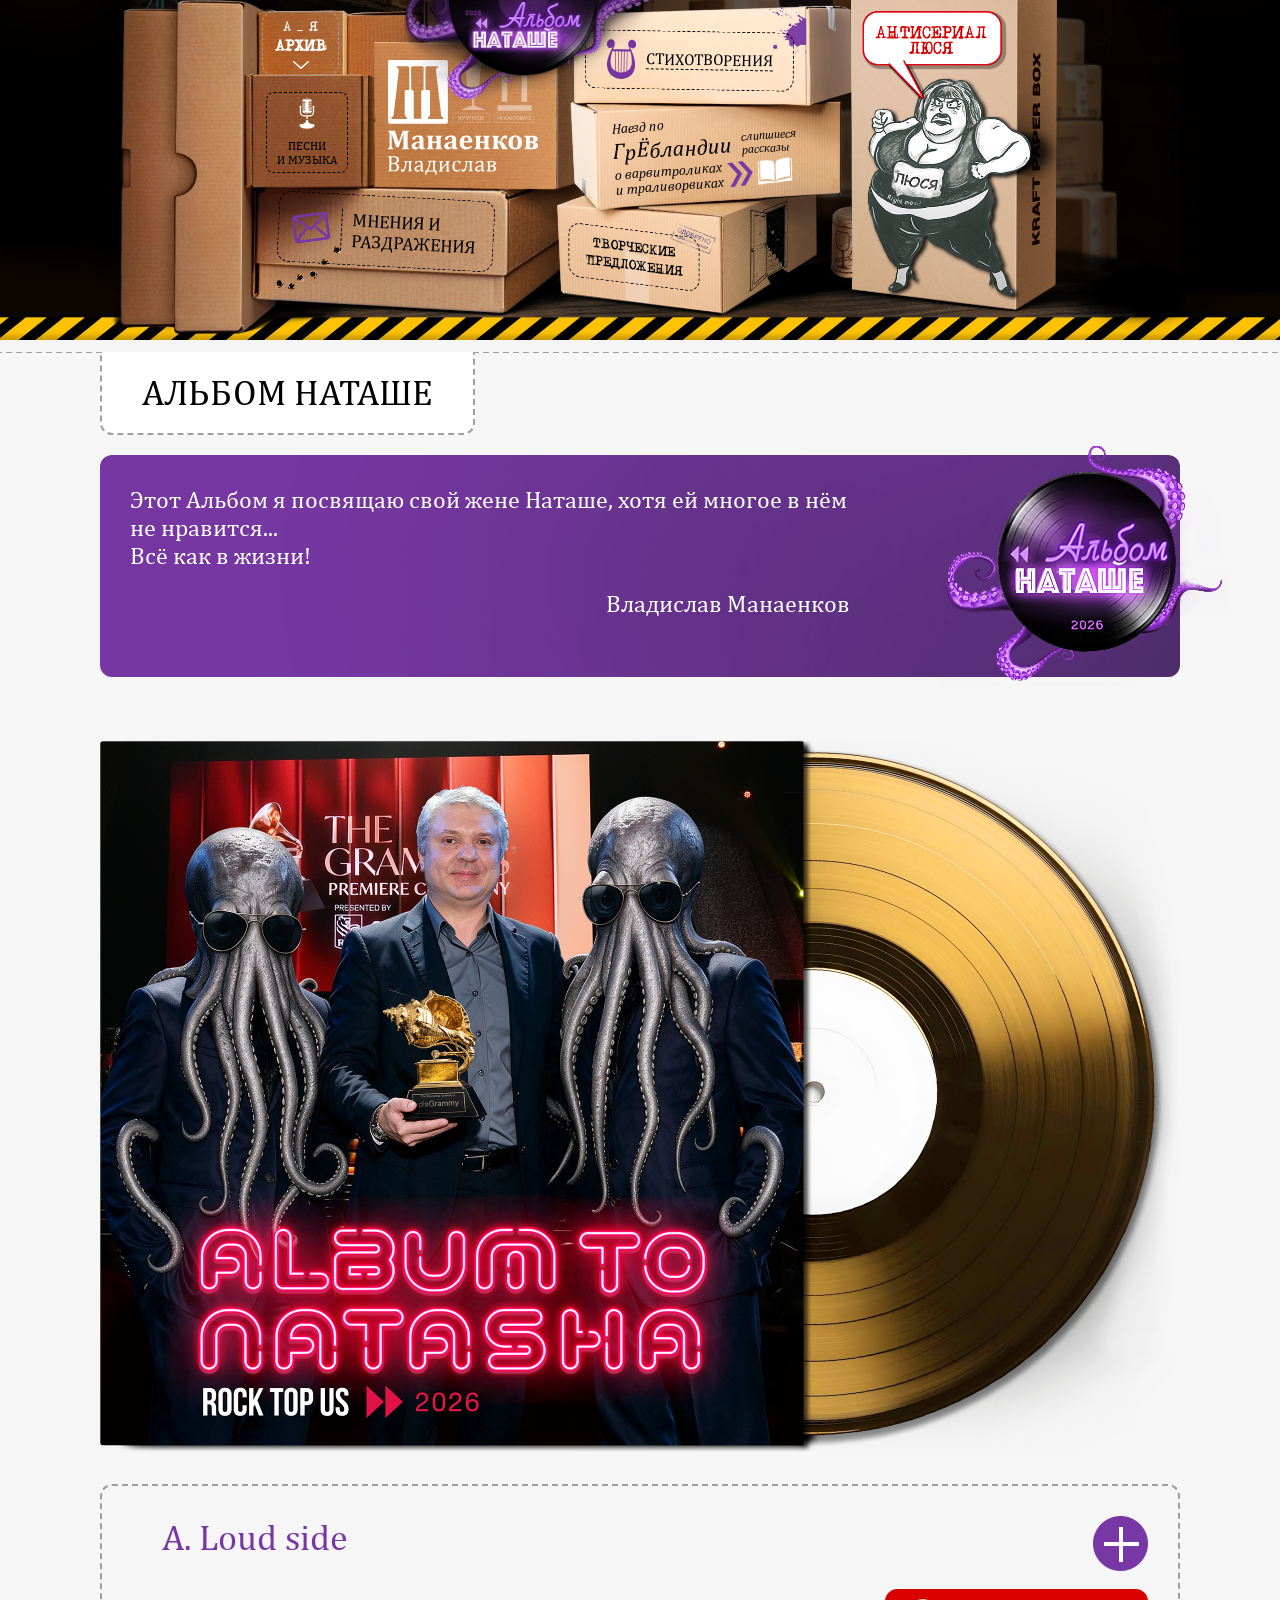
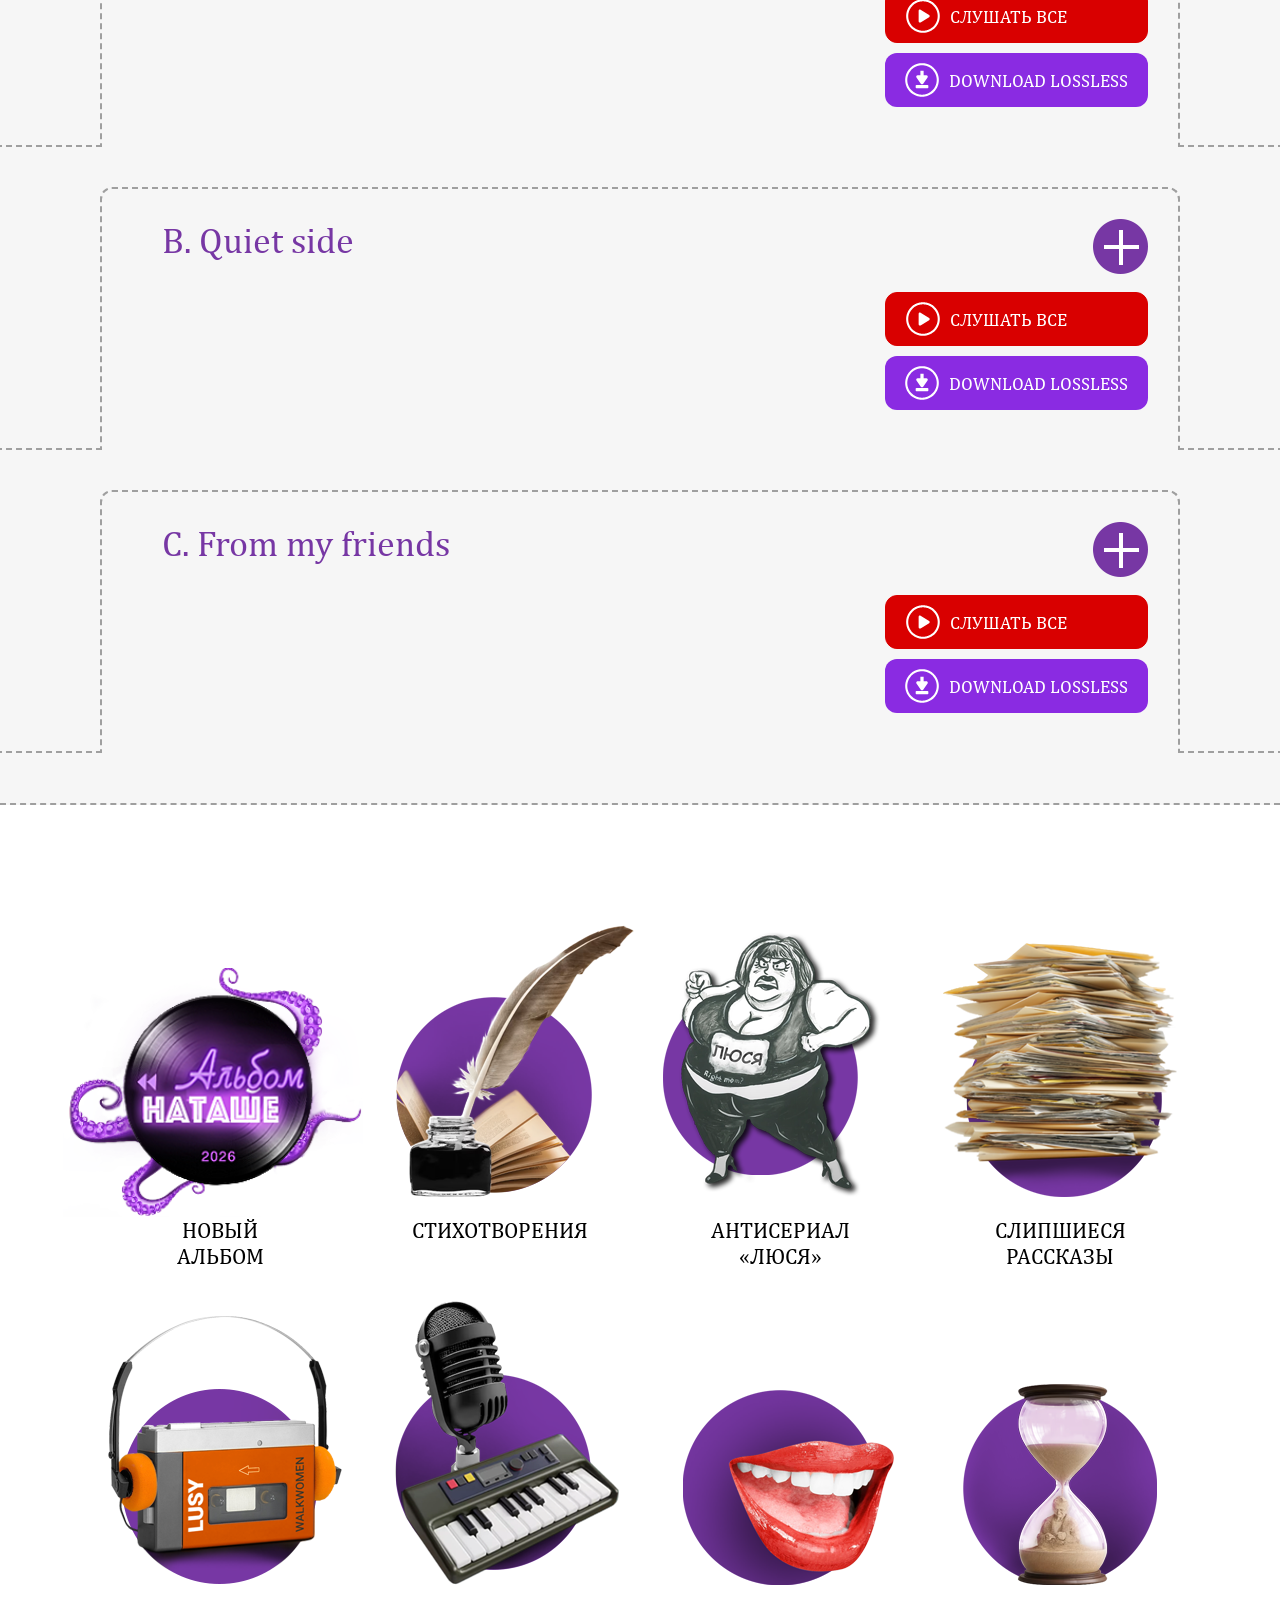
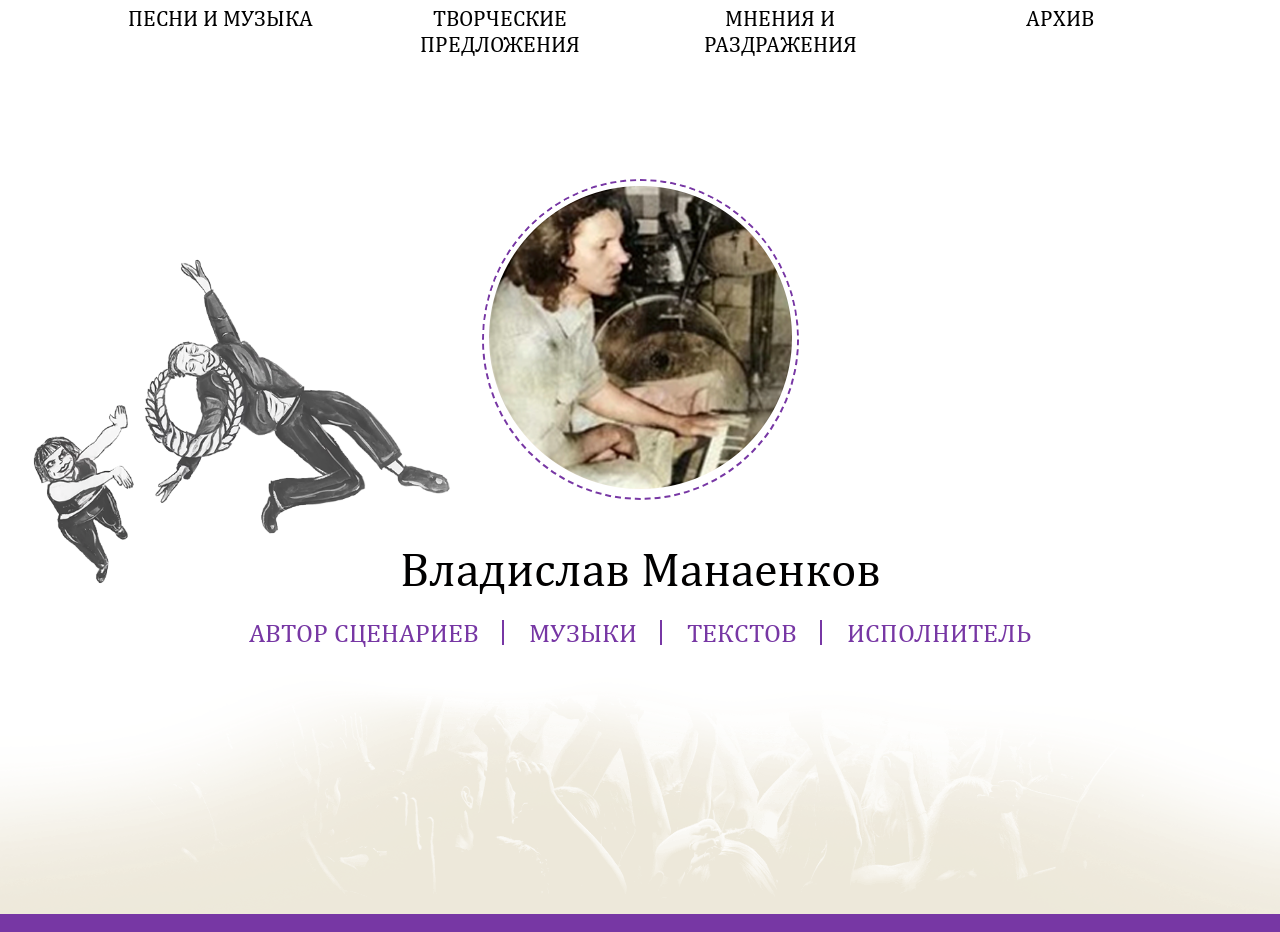
==== commit cc7ca056: "ok" ====
--- a/album-to-natasha.html
+++ b/album-to-natasha.html
@@ -1,660 +1,671 @@
 <!DOCTYPE html>
 <html lang="ru" class="fixed">
-  <head>
-    <meta charset="UTF-8" />
-    <meta http-equiv="X-UA-Compatible" content="IE=edge" />
-    <meta name="viewport" content="width=device-width, initial-scale=1" />
-    <meta http-equiv="x-ua-compatible" content="IE=edge" />
-    <title>Владислав Манаенков СЦЕНАРИИ | МУЗЫКА | ТЕКСТЫ | ИСПОЛНИТЕЛЬ</title>
-    <link rel="stylesheet" href="css/magnific-popup.css" />
-    <link rel="stylesheet" href="css/style.css" />
-  </head>
-
-  <body>
-    <div class="header">
-      <div class="wrapper">
-        <a href="new.html" class="new-img">
-            <img src="img/new-logo.png" alt="">
+
+<head>
+  <meta charset="UTF-8" />
+  <meta http-equiv="X-UA-Compatible" content="IE=edge" />
+  <meta name="viewport" content="width=device-width, initial-scale=1" />
+  <meta http-equiv="x-ua-compatible" content="IE=edge" />
+  <title>Владислав Манаенков СЦЕНАРИИ | МУЗЫКА | ТЕКСТЫ | ИСПОЛНИТЕЛЬ</title>
+  <link rel="stylesheet" href="css/magnific-popup.css" />
+  <link rel="stylesheet" href="css/style.css" />
+</head>
+
+<body>
+  <div class="header">
+    <div class="wrapper">
+      <a href="new.html" class="new-img">
+        <img src="img/new-logo.png" alt="">
+      </a>
+      <a href="archive.html" class="archive active">
+        <span class="small-text">А _ я</span>
+        <span class="text">Архив</span>
+        <img src="img/Strelka-white.svg" alt="" class="arrow" />
+      </a>
+      <a href="music.html" class="song">
+        <img src="img/song-icon.svg" alt="" class="icon" />
+        <span class="text">Песни<br />
+          и музыка</span>
+        <img src="img/Strelka-white.svg" alt="" class="arrow" />
+      </a>
+      <a href="opinions-irritation.html" class="opinions">
+        <svg width="58" height="49" viewBox="0 0 58 49" fill="none" xmlns="http://www.w3.org/2000/svg">
+          <path
+            d="M46.1 0.706024L4.50001 8.40602C2.00001 8.90602 0.300012 11.306 0.700012 13.906L6.30001 44.306C6.80001 46.806 9.20001 48.506 11.8 48.106L53.4 40.406C55.9 39.906 57.6 37.506 57.2 34.906L51.6 4.40602C51.1 1.90602 48.6 0.206024 46.1 0.706024ZM38.4 23.106C37.6 22.506 36.4 22.706 35.8 23.506C35.2 24.306 35.4 25.506 36.2 26.106L51 37.006L12.7 44.106L22.7 28.606C23.3 27.706 23 26.606 22.1 26.006C21.2 25.406 20.1 25.706 19.5 26.606L9.60001 42.106L4.60001 15.006L28.4 28.506C28.8 28.706 29.2 28.806 29.6 28.706C30 28.606 30.4 28.406 30.7 28.106L48.1 7.00603L53.1 34.106L38.4 23.106ZM6.50001 11.806L45.4 4.60603L29 24.506L6.50001 11.806Z" />
+        </svg>
+        <span>Мнения и раздражения</span>
+      </a>
+      <a href="index.html" class="logo big">
+        <img src="img/logo.svg" alt="" />
+      </a>
+      <a href="poems.html" class="poems">
+        <svg width="45" height="61" viewBox="0 0 45 61" fill="none" xmlns="http://www.w3.org/2000/svg">
+          <path
+            d="M35.4 11.9C35.5 11.8 35.5 11.7 35.7 11.7C37.2 13.6 39.4 14.6 41.4 14C44.2 13.1 45.6 9.60001 44.5 6.00001C43.5 2.80001 40.9 0.700008 38.3 1.00001C38.3 1.00001 33.5 1.00001 32.9 7.00001C32.8 8.50001 33.2 10.3 33.7 11.9C33.7 11.9 33.7 12 33.8 12.1C34.3 13.4 34.8 14.5 35.1 15.2C35.2 15.4 35.3 15.6 35.3 15.8H24.3H21.4H10.4C10.5 15.6 10.6 15.4 10.6 15.2C11 14.5 11.5 13.4 11.9 12.1C12 12 12 11.9 12 11.9C12.5 10.3 12.9 8.50001 12.8 7.00001C12.2 1.00001 7.40001 1.00001 7.40001 1.00001C4.80001 0.700008 2.20001 2.80001 1.20001 6.00001C0.100012 9.50001 1.50001 13.1 4.30001 14C6.30001 14.6 8.50001 13.7 10 11.7C10.1 11.7 10.2 11.8 10.3 11.9H10.2C10.2 11.9 -0.799988 31.8 2.20001 43.3C4.90001 59.4 21.5 60.1 22.7 60.2C23.9 60.2 40.7 59.5 43.4 43.3C46.5 31.8 35.5 11.9 35.4 11.9ZM31.1 18.9V48.6C30.1 49.1 29 49.5 27.8 49.8V18.9H31.1ZM24.3 18.9H26.7V50.1C25.6 50.3 24.5 50.4 23.4 50.4V18.9H24.3ZM21.4 18.9H22.4V50.4C21.3 50.4 20.1 50.3 19.1 50.1V18.9H21.4ZM18.1 18.9V49.8C16.9 49.5 15.8 49.1 14.8 48.6V18.9H18.1ZM7.00001 36.4C6.60001 29.6 7.90001 23.4 9.30001 18.9H13.8V48.1C10 45.8 7.40001 41.9 7.00001 36.4ZM38.7 36.4C38.3 41.9 35.8 45.8 32 48.1V18.9H36.4C37.8 23.4 39.1 29.6 38.7 36.4Z" />
+        </svg>
+        <span>Стихотворения</span>
+      </a>
+      <a href="creative-suggestions.html" class="offers-btn">
+        <span>Творческие<br />
+          предложения</span>
+      </a>
+      <a href="stuck-stories.html" class="info-back">
+        <span>Наезд по </span>
+        <div class="info">
+          <p><span>Г</span> р <span>Ё</span> бландии</p>
+          <span class="small">слипшиеся рассказы</span>
+        </div>
+        <div class="info">
+          <span>о варвитроликах<br />
+            и траливорвиках</span>
+          <img src="img/info-icon1.png" alt="" />
+          <img src="img/info-icon2.png" alt="" />
+        </div>
+      </a>
+      <a href="home.html" class="lucy-img lucy2-img">
+        <img src="img/lucy-desktop2.png" alt="" />
+      </a>
+      <div class="drop-menu">
+        <span class="line"></span>
+        <span class="line"></span>
+        <span class="line"></span>
+      </div>
+      <a href="home.html" class="lucy-mobile new-mobile">
+        <img src="img/new-mobile-img.png" alt="" />
+      </a>
+    </div>
+    <div class="header-menu-wrap">
+      <div class="top">
+        <a href="index.html" class="mobile-logo">
+          <img src="img/mobile-logo.png" alt="" />
         </a>
-        <a href="archive.html" class="archive active">
-          <span class="small-text">А _ я</span>
-          <span class="text">Архив</span>
-          <img src="img/Strelka-white.svg" alt="" class="arrow" />
-        </a>
-        <a href="music.html" class="song">
-          <img src="img/song-icon.svg" alt="" class="icon" />
-          <span class="text"
-            >Песни<br />
-            и музыка</span
-          >
-          <img src="img/Strelka-white.svg" alt="" class="arrow" />
-        </a>
-        <a href="opinions-irritation.html" class="opinions">
-          <svg
-            width="58"
-            height="49"
-            viewBox="0 0 58 49"
-            fill="none"
-            xmlns="http://www.w3.org/2000/svg"
-          >
-            <path
-              d="M46.1 0.706024L4.50001 8.40602C2.00001 8.90602 0.300012 11.306 0.700012 13.906L6.30001 44.306C6.80001 46.806 9.20001 48.506 11.8 48.106L53.4 40.406C55.9 39.906 57.6 37.506 57.2 34.906L51.6 4.40602C51.1 1.90602 48.6 0.206024 46.1 0.706024ZM38.4 23.106C37.6 22.506 36.4 22.706 35.8 23.506C35.2 24.306 35.4 25.506 36.2 26.106L51 37.006L12.7 44.106L22.7 28.606C23.3 27.706 23 26.606 22.1 26.006C21.2 25.406 20.1 25.706 19.5 26.606L9.60001 42.106L4.60001 15.006L28.4 28.506C28.8 28.706 29.2 28.806 29.6 28.706C30 28.606 30.4 28.406 30.7 28.106L48.1 7.00603L53.1 34.106L38.4 23.106ZM6.50001 11.806L45.4 4.60603L29 24.506L6.50001 11.806Z"
-            />
-          </svg>
-          <span>Мнения и раздражения</span>
-        </a>
-        <a href="index.html" class="logo big">
-          <img src="img/logo.svg" alt="" />
-        </a>
-        <a href="poems.html" class="poems">
-          <svg
-            width="45"
-            height="61"
-            viewBox="0 0 45 61"
-            fill="none"
-            xmlns="http://www.w3.org/2000/svg"
-          >
-            <path
-              d="M35.4 11.9C35.5 11.8 35.5 11.7 35.7 11.7C37.2 13.6 39.4 14.6 41.4 14C44.2 13.1 45.6 9.60001 44.5 6.00001C43.5 2.80001 40.9 0.700008 38.3 1.00001C38.3 1.00001 33.5 1.00001 32.9 7.00001C32.8 8.50001 33.2 10.3 33.7 11.9C33.7 11.9 33.7 12 33.8 12.1C34.3 13.4 34.8 14.5 35.1 15.2C35.2 15.4 35.3 15.6 35.3 15.8H24.3H21.4H10.4C10.5 15.6 10.6 15.4 10.6 15.2C11 14.5 11.5 13.4 11.9 12.1C12 12 12 11.9 12 11.9C12.5 10.3 12.9 8.50001 12.8 7.00001C12.2 1.00001 7.40001 1.00001 7.40001 1.00001C4.80001 0.700008 2.20001 2.80001 1.20001 6.00001C0.100012 9.50001 1.50001 13.1 4.30001 14C6.30001 14.6 8.50001 13.7 10 11.7C10.1 11.7 10.2 11.8 10.3 11.9H10.2C10.2 11.9 -0.799988 31.8 2.20001 43.3C4.90001 59.4 21.5 60.1 22.7 60.2C23.9 60.2 40.7 59.5 43.4 43.3C46.5 31.8 35.5 11.9 35.4 11.9ZM31.1 18.9V48.6C30.1 49.1 29 49.5 27.8 49.8V18.9H31.1ZM24.3 18.9H26.7V50.1C25.6 50.3 24.5 50.4 23.4 50.4V18.9H24.3ZM21.4 18.9H22.4V50.4C21.3 50.4 20.1 50.3 19.1 50.1V18.9H21.4ZM18.1 18.9V49.8C16.9 49.5 15.8 49.1 14.8 48.6V18.9H18.1ZM7.00001 36.4C6.60001 29.6 7.90001 23.4 9.30001 18.9H13.8V48.1C10 45.8 7.40001 41.9 7.00001 36.4ZM38.7 36.4C38.3 41.9 35.8 45.8 32 48.1V18.9H36.4C37.8 23.4 39.1 29.6 38.7 36.4Z"
-            />
-          </svg>
-          <span>Стихотворения</span>
-        </a>
-        <a href="creative-suggestions.html" class="offers-btn">
-          <span
-            >Творческие<br />
-            предложения</span
-          >
-        </a>
-        <a href="stuck-stories.html" class="info-back">
-          <span>Наезд по </span>
-          <div class="info">
-            <p><span>Г</span> р <span>Ё</span> бландии</p>
-            <span class="small">слипшиеся рассказы</span>
-          </div>
-          <div class="info">
-            <span
-              >о варвитроликах<br />
-              и траливорвиках</span
-            >
-            <img src="img/info-icon1.png" alt="" />
-            <img src="img/info-icon2.png" alt="" />
-          </div>
-        </a>
-        <a href="home.html" class="lucy-img lucy2-img">
-          <img src="img/lucy-desktop2.png" alt="" />
-        </a>
-        <div class="drop-menu">
-          <span class="line"></span>
-          <span class="line"></span>
-          <span class="line"></span>
-        </div>
-        <a href="home.html" class="lucy-mobile new-mobile">
-          <img src="img/new-mobile-img.png" alt="" />
-        </a>
-      </div>
-      <div class="header-menu-wrap">
-        <div class="top">
-          <a href="index.html" class="mobile-logo">
-            <img src="img/mobile-logo.png" alt="" />
-          </a>
-          <button class="close" type="button">
-            <img src="img/close-menu.png" alt="" />
-          </button>
-        </div>
-        <ul class="main-menu">
-          <li>
-            <a href="new.html">
-              <img src="img/menu-icon11.png" alt="" class="menu-icon" />
-              <span>Альбом Наташе</span>
-              <img src="img/menu-arrow.png" alt="" class="arrow" />
-            </a>
-          </li>
-          <li>
-            <a href="poems.html">
-              <img src="img/menu-icon1.png" alt="" class="menu-icon" />
-              <span>стихотворения</span>
-              <img src="img/menu-arrow.png" alt="" class="arrow" />
-            </a>
-          </li>
-          <li>
-            <a href="home.html">
-              <img src="img/menu-icon2.png" alt="" class="menu-icon" />
-              <span>Антисериал «люся»</span>
-              <img src="img/menu-arrow.png" alt="" class="arrow" />
-            </a>
-          </li>
-          <li>
-            <a href="stuck-stories.html">
-              <img src="img/menu-icon3.png" alt="" class="menu-icon" />
-              <span>слипшиеся рассказы</span>
-              <img src="img/menu-arrow.png" alt="" class="arrow" />
-            </a>
-          </li>
-          <li>
-            <a href="music.html">
-              <img src="img/menu-icon4.png" alt="" class="menu-icon" />
-              <span>Песни и музыка</span>
-              <img src="img/menu-arrow.png" alt="" class="arrow" />
-            </a>
-          </li>
-          <li>
-            <a href="creative-suggestions.html">
-              <img src="img/menu-icon5.png" alt="" class="menu-icon" />
-              <span>Творческие предложения</span>
-              <img src="img/menu-arrow.png" alt="" class="arrow" />
-            </a>
-          </li>
-          <li>
-            <a href="opinions-irritation.html">
-              <img src="img/menu-icon6.png" alt="" class="menu-icon" />
-              <span>Мнения и раздражения</span>
-              <img src="img/menu-arrow.png" alt="" class="arrow" />
-            </a>
-          </li>
-          <li>
-            <a href="archive.html">
-              <img src="img/menu-icon7.png" alt="" class="menu-icon" />
-              <span>Архив</span>
-              <img src="img/menu-arrow.png" alt="" class="arrow" />
-            </a>
-          </li>
-        </ul>
-      </div>
+        <button class="close" type="button">
+          <img src="img/close-menu.png" alt="" />
+        </button>
+      </div>
+      <ul class="main-menu">
+        <li>
+          <a href="new.html">
+            <img src="img/menu-icon11.png" alt="" class="menu-icon" />
+            <span>Альбом Наташе</span>
+            <img src="img/menu-arrow.png" alt="" class="arrow" />
+          </a>
+        </li>
+        <li>
+          <a href="poems.html">
+            <img src="img/menu-icon1.png" alt="" class="menu-icon" />
+            <span>стихотворения</span>
+            <img src="img/menu-arrow.png" alt="" class="arrow" />
+          </a>
+        </li>
+        <li>
+          <a href="home.html">
+            <img src="img/menu-icon2.png" alt="" class="menu-icon" />
+            <span>Антисериал «люся»</span>
+            <img src="img/menu-arrow.png" alt="" class="arrow" />
+          </a>
+        </li>
+        <li>
+          <a href="stuck-stories.html">
+            <img src="img/menu-icon3.png" alt="" class="menu-icon" />
+            <span>слипшиеся рассказы</span>
+            <img src="img/menu-arrow.png" alt="" class="arrow" />
+          </a>
+        </li>
+        <li>
+          <a href="music.html">
+            <img src="img/menu-icon4.png" alt="" class="menu-icon" />
+            <span>Песни и музыка</span>
+            <img src="img/menu-arrow.png" alt="" class="arrow" />
+          </a>
+        </li>
+        <li>
+          <a href="creative-suggestions.html">
+            <img src="img/menu-icon5.png" alt="" class="menu-icon" />
+            <span>Творческие предложения</span>
+            <img src="img/menu-arrow.png" alt="" class="arrow" />
+          </a>
+        </li>
+        <li>
+          <a href="opinions-irritation.html">
+            <img src="img/menu-icon6.png" alt="" class="menu-icon" />
+            <span>Мнения и раздражения</span>
+            <img src="img/menu-arrow.png" alt="" class="arrow" />
+          </a>
+        </li>
+        <li>
+          <a href="archive.html">
+            <img src="img/menu-icon7.png" alt="" class="menu-icon" />
+            <span>Архив</span>
+            <img src="img/menu-arrow.png" alt="" class="arrow" />
+          </a>
+        </li>
+      </ul>
     </div>
-
-    <main class="no-bg">
-      <div class="archive-wrap">
-        <div class="title-style"> 
-          <span>АЛЬБОМ НАТАШЕ</span>
-        </div>
-        <div class="img-style">
-          <img src="img/Natashe.png" alt="">
-        </div>
-        <div class="info-style w720">
-          <span>  Этот Альбом я посвящаю свой жене Наташе, хотя ей многое в нём не нравится... Все как в жизни!
-            </span>
-          <img src="img/new-style-img.png" alt="" class="new-img img" />
-        </div>
-          <div class="archive-items w100 archive-wrapper new-style-wrap">
-          <div class="archive-item">
-            <div class="item-top">
-              <div class="info">
-    
-                <div class="texts">
-                  <h2>A. Loud side</h2>
+  </div>
+
+  <main class="no-bg">
+    <div class="archive-wrap">
+      <div class="title-style">
+        <span>АЛЬБОМ НАТАШЕ</span>
+      </div>
+
+      <div class="info-style w720">
+        <span>Этот Альбом я посвящаю свой жене Наташе, хотя ей многое в нём не нравится...
+        <span style="display: block;">Всё как в жизни!</span>
+        <span style="display: block; text-align: right;" class="text-new">Владислав Манаенков</span>
+        </span>
+        <img src="img/new-style-img.png" alt="" class="new-img img" />
+      </div>
+
+      <div class="img-style">
+        <img src="img/Grymmu.png" alt="">
+      </div>
+
+      <div class="archive-items w100 archive-wrapper new-style-wrap">
+        <div class="archive-item">
+          <div class="item-top">
+            <div class="info">
+
+              <div class="texts">
+                <h2>A. Loud side</h2>
+                <!--
                   <p>
                     Автор - Владислав Манаенков
                   </p>
-                </div>
-              </div>
-              <div class="buttons">
-                <button type="button" class="album-btn">
-                  <div class="img before"></div>
-                </button>
-                <a
-                  href="https://rutube.ru/plst/677021/"
-                  class="listen-album-btn"
-                >
-                  <img src="img/play-mobile.png" alt="" />
-                  <span>Слушать все</span>
-                </a>
-                <a
-                  href="https://rutube.ru/plst/677021/"
-                  class="listen-blue-btn"
-                >
-                  <img src="img/down.svg" alt="">
-                  <span>DOWNLOAD LOSSLESS</span>
-                </a>
-              </div>
-            </div>
-            <div class="item-bottom">
-              <div class="top-info">
-                <span class="number">№1</span>
-                <div class="video">
-                  <iframe
-                    class="rutubePlayer"
-                    src="https://kinescope.io/pl/ja9zCn5J677wZw1CwR9LX6?start_item=1"
-                    frameborder="0"
-                    allow="clipboard-write; autoplay"
-                    webkitAllowFullScreen
-                    mozallowfullscreen
-                    allowfullscreen
-                  ></iframe>
-                  <!-- <button class="custom-play-button">СЛУШАТЬ</button> -->
-                </div>
-                <div class="right-info">
-                  <p>ROCKTOPUS</p>
-                </div>
-                <p class="hide-text">ROCKTOPUS</p>
-              </div>
-              <div class="top-info" style="margin-top: 40px;">
-                <span class="number">№2</span>
-                <div class="video">
-                  <iframe
-                    class="rutubePlayer"
-                    src="https://kinescope.io/pl/ja9zCn5J677wZw1CwR9LX6?start_item=2"
-                    frameborder="0"
-                    allow="clipboard-write; autoplay"
-                    webkitAllowFullScreen
-                    mozallowfullscreen
-                    allowfullscreen
-                  ></iframe>
-                  <!-- <button class="custom-play-button">СЛУШАТЬ</button> -->
-                </div>
-                <div class="right-info">
-                  <p>WALTZ TO NATASHA</p>
-                </div>
-                <p class="hide-text">WALTZ TO NATASHA</p>
-              </div>
-                <div class="top-info" style="margin-top: 40px;">
-                  <span class="number">№3</span>
-                  <div class="video">
-                    <iframe
-                      class="rutubePlayer"
-                      src="https://kinescope.io/pl/ja9zCn5J677wZw1CwR9LX6?start_item=3"
-                      frameborder="0"
-                      allow="clipboard-write; autoplay"
-                      webkitAllowFullScreen
-                      mozallowfullscreen
-                      allowfullscreen
-                    ></iframe>
-                    <!-- <button class="custom-play-button">СЛУШАТЬ</button> -->
-                  </div>
-                  <div class="right-info">
-                    <p>Bamboo</p>
-                  </div>
-                  <p class="hide-text">Bamboo</p>
-                </div>
-                <div class="top-info" style="margin-top: 40px;">
-                  <span class="number">№4</span>
-                  <div class="video">
-                    <iframe
-                      class="rutubePlayer"
-                      src="https://kinescope.io/pl/ja9zCn5J677wZw1CwR9LX6?start_item=4"
-                      frameborder="0"
-                      allow="clipboard-write; autoplay"
-                      webkitAllowFullScreen
-                      mozallowfullscreen
-                      allowfullscreen
-                    ></iframe>
-                    <!-- <button class="custom-play-button">СЛУШАТЬ</button> -->
-                  </div>
-                  <div class="right-info">
-                    <p>Barocco</p>
-                  </div>
-                  <p class="hide-text">Barocco</p>
-                </div>
-                <div class="top-info" style="margin-top: 40px;">
-                  <span class="number">№5</span>
-                  <div class="video">
-                    <iframe
-                      class="rutubePlayer"
-                      src="https://kinescope.io/pl/ja9zCn5J677wZw1CwR9LX6?start_item=5"
-                      frameborder="0"
-                      allow="clipboard-write; autoplay"
-                      webkitAllowFullScreen
-                      mozallowfullscreen
-                      allowfullscreen
-                    ></iframe>
-                    <!-- <button class="custom-play-button">СЛУШАТЬ</button> -->
-                  </div>
-                  <div class="right-info">
-                    <p>Pastoral</p>
-                  </div>
-                  <p class="hide-text">Pastoral</p>
-                </div>
-                <div class="top-info" style="margin-top: 40px;">
-                  <span class="number">№6</span>
-                  <div class="video">
-                    <iframe
-                      class="rutubePlayer"
-                      src="https://kinescope.io/pl/ja9zCn5J677wZw1CwR9LX6?start_item=6"
-                      frameborder="0"
-                      allow="clipboard-write; autoplay"
-                      webkitAllowFullScreen
-                      mozallowfullscreen
-                      allowfullscreen
-                    ></iframe>
-                    <!-- <button class="custom-play-button">СЛУШАТЬ</button> -->
-                  </div>
-                  <div class="right-info">
-                    <p>Sorrows And Hope</p>
-                  </div>
-                  <p class="hide-text">Sorrows And Hope</p>
-                </div>
+                  -->
+              </div>
+            </div>
+
+            <div class="buttons">
+              <button type="button" class="album-btn">
+                <div class="img before"></div>
+              </button>
+              <a href="https://kinescope.io/pl/ja9zCn5J677wZw1CwR9LX6" class="listen-album-btn" target="_blank">
+                <img src="img/Play_Icon.svg" alt="" style="width: 34px;" />
+                <span>Слушать все</span>
+              </a>
+              <a href="https://disk.360.yandex.ru/d/N-EdW6qjlht5WA" class="listen-blue-btn" target="_blank">
+                <img src="img/Do_Icon.svg" alt="">
+                <span>DOWNLOAD LOSSLESS</span>
+              </a>
             </div>
           </div>
-            <div class="archive-item">
-              <div class="item-top">
-                <div class="info">
-      
-                  <div class="texts">
-                    <h2>B. Quiet side</h2>
+
+          <div class="item-bottom">
+            <div class="top-info">
+              <span class="number">№1</span>
+              <div class="video">
+                <!-- iframe class="rutubePlayer" src="https://kinescope.io/pl/ja9zCn5J677wZw1CwR9LX6?start_item=1"
+                  frameborder="0" allow="clipboard-write; autoplay" webkitAllowFullScreen mozallowfullscreen
+                  allowfullscreen></iframe -->
+
+                <iframe class="rutubePlayer" src="https://kinescope.io/0Ldpyiaes3Mt2zafvifGAs"
+                  frameborder="0" allow="clipboard-write; autoplay" webkitAllowFullScreen mozallowfullscreen
+                  allowfullscreen></iframe>
+
+                  
+                <!-- <button class="custom-play-button">СЛУШАТЬ</button> -->
+              </div>
+              <div class="right-info">
+                <p>Rocktopus</p>
+              </div>
+              <p class="hide-text">Rocktopus</p>
+            </div>
+            <div class="top-info" style="margin-top: 40px;">
+              <span class="number">№2</span>
+              <div class="video">
+                <iframe class="rutubePlayer" src="https://kinescope.io/6BXGArFbcvJd2nA3fvaLcN"
+                  frameborder="0" allow="clipboard-write; autoplay" webkitAllowFullScreen mozallowfullscreen
+                  allowfullscreen></iframe>
+                <!-- <button class="custom-play-button">СЛУШАТЬ</button> -->
+              </div>
+              <div class="right-info">
+                <p>Bamboo</p>
+              </div>
+              <p class="hide-text">Bamboo
+              </p>
+            </div>
+            <div class="top-info" style="margin-top: 40px;">
+              <span class="number">№3</span>
+              <div class="video">
+                <iframe class="rutubePlayer" src="https://kinescope.io/pl/ja9zCn5J677wZw1CwR9LX6?start_item=3"
+                  frameborder="0" allow="clipboard-write; autoplay" webkitAllowFullScreen mozallowfullscreen
+                  allowfullscreen></iframe>
+                <!-- <button class="custom-play-button">СЛУШАТЬ</button> -->
+              </div>
+              <div class="right-info">
+                <p>Barockco</p>
+              </div>
+              <p class="hide-text">Barockco</p>
+            </div>
+            <div class="top-info" style="margin-top: 40px;">
+              <span class="number">№4</span>
+              <div class="video">
+                <iframe class="rutubePlayer" src="https://kinescope.io/pl/ja9zCn5J677wZw1CwR9LX6?start_item=4"
+                  frameborder="0" allow="clipboard-write; autoplay" webkitAllowFullScreen mozallowfullscreen
+                  allowfullscreen></iframe>
+                <!-- <button class="custom-play-button">СЛУШАТЬ</button> -->
+              </div>
+              <div class="right-info">
+                <p>Oriental</p>
+              </div>
+              <p class="hide-text">Oriental</p>
+            </div>
+            <div class="top-info" style="margin-top: 40px;">
+              <span class="number">№5</span>
+              <div class="video">
+                <iframe class="rutubePlayer" src="https://kinescope.io/pl/ja9zCn5J677wZw1CwR9LX6?start_item=5"
+                  frameborder="0" allow="clipboard-write; autoplay" webkitAllowFullScreen mozallowfullscreen
+                  allowfullscreen></iframe>
+                <!-- <button class="custom-play-button">СЛУШАТЬ</button> -->
+              </div>
+              <div class="right-info">
+                <p>Pastoral</p>
+              </div>
+              <p class="hide-text">Pastoral</p>
+            </div>
+            <div class="top-info" style="margin-top: 40px;">
+              <span class="number">№6</span>
+              <div class="video">
+                <iframe class="rutubePlayer" src="https://kinescope.io/pl/ja9zCn5J677wZw1CwR9LX6?start_item=6"
+                  frameborder="0" allow="clipboard-write; autoplay" webkitAllowFullScreen mozallowfullscreen
+                  allowfullscreen></iframe>
+                <!-- <button class="custom-play-button">СЛУШАТЬ</button> -->
+              </div>
+              <div class="right-info">
+                <p>Sorrows And Hope</p>
+              </div>
+              <p class="hide-text">Sorrows And Hope</p>
+            </div>
+            <div class="top-info" style="margin-top: 40px;">
+              <span class="number">№7</span>
+              <div class="video">
+                <iframe class="rutubePlayer" src="https://kinescope.io/pl/ja9zCn5J677wZw1CwR9LX6?start_item=7"
+                  frameborder="0" allow="clipboard-write; autoplay" webkitAllowFullScreen mozallowfullscreen
+                  allowfullscreen></iframe>
+                <!-- <button class="custom-play-button">СЛУШАТЬ</button> -->
+              </div>
+              <div class="right-info">
+                <p>Nokturne V2</p>
+              </div>
+              <p class="hide-text">Nokturne V2</p>
+            </div>
+          </div>
+
+        </div>
+
+
+
+        <div class="archive-item">
+          <div class="item-top">
+            <div class="info">
+
+              <div class="texts">
+                <h2>B. Quiet side</h2>
+                <!--
                     <p>
                       Автор - Владислав Манаенков
                     </p>
-                  </div>
-                </div>
-                <div class="buttons">
-                  <button type="button" class="album-btn">
-                    <div class="img before"></div>
-                  </button>
-                  <a
-                    href="https://rutube.ru/plst/677021/"
-                    class="listen-album-btn"
-                  >
-                    <img src="img/play-mobile.png" alt="" />
-                    <span>Слушать все</span>
-                  </a>
-                  <a
-                    href="https://rutube.ru/plst/677021/"
-                    class="listen-blue-btn"
-                  >
-                    <img src="img/down.svg" alt="">
-                    <span>DOWNLOAD LOSSLESS</span>
-                  </a>
-                </div>
-              </div>
-              <div class="item-bottom">
-
-              </div>
-            </div>
-            <div class="archive-item">
-              <div class="item-top">
-                <div class="info">
-      
-                  <div class="texts">
-                    <h2>C. From my friends</h2>
-                    <p>
-                      Автор - Владислав Манаенков
-                    </p>
-                  </div>
-                </div>
-                <div class="buttons">
-                  <button type="button" class="album-btn">
-                    <div class="img before"></div>
-                  </button>
-                  <a
-                    href="https://rutube.ru/plst/677021/"
-                    class="listen-album-btn"
-                  >
-                    <img src="img/play-mobile.png" alt="" />
-                    <span>Слушать все</span>
-                  </a>
-                  <a
-                    href="https://rutube.ru/plst/677021/"
-                    class="listen-blue-btn"
-                  >
-<img src="img/down.svg" alt="">
-                    <span>DOWNLOAD LOSSLESS</span>
-                  </a>
-                </div>
-              </div>
-            <div class="item-bottom">
-              <div class="top-info">
-                <span class="number">№1</span>
-                <div class="video">
-                  <iframe
-                    class="rutubePlayer"
-                    src="https://rutube.ru/play/embed/1325bd177e23e770f446324fa59b4bd4/"
-                    frameborder="0"
-                    allow="clipboard-write; autoplay"
-                    webkitAllowFullScreen
-                    mozallowfullscreen
-                    allowfullscreen
-                  ></iframe>
-                  <button class="custom-play-button">СЛУШАТЬ</button>
-                </div>
-                <div class="right-info">
-                  <p>Кто здесь?</p>
-                  <button type="button" class="read">
-                    <span class="text">читать</span>
-                    <svg
-                      width="30"
-                      height="16"
-                      viewBox="0 0 14 9"
-                      fill="none"
-                      xmlns="http://www.w3.org/2000/svg"
-                    >
-                      <path
-                        d="M13 1.5L7 7.5L1 1.5"
-                        stroke-width="2"
-                        stroke-linecap="round"
-                      />
-                    </svg>
-                  </button>
-                </div>
-              </div>
-              <div class="hide-info">
+                    -->
+              </div>
+            </div>
+            <div class="buttons">
+              <button type="button" class="album-btn">
+                <div class="img before"></div>
+              </button>
+              <a href="https://kinescope.io/pl/ja9zCn5J677wZw1CwR9LX6" class="listen-album-btn" target="_blank">
+                <img src="img/Play_Icon.svg" alt="" style="width: 34px;" />
+                <span>Слушать все</span>
+              </a>
+              <a href="https://disk.360.yandex.ru/d/N-EdW6qjlht5WA" class="listen-blue-btn" target="_blank">
+                <img src="img/Do_Icon.svg" alt="">
+                <span>DOWNLOAD LOSSLESS</span>
+              </a>
+            </div>
+          </div>
+          <div class="item-bottom">
+            <div class="top-info">
+              <span class="number">№8</span>
+              <div class="video">
+                <iframe class="rutubePlayer" src="https://kinescope.io/pl/9enH9yhnbXVVTu2zeXBQju?start_item=1"
+                  frameborder="0" allow="clipboard-write; autoplay" webkitAllowFullScreen mozallowfullscreen
+                  allowfullscreen></iframe>
+                <!-- <button class="custom-play-button">СЛУШАТЬ</button> -->
+              </div>
+              <div class="right-info">
+                <p>Thirty Years Since</p>
+              </div>
+              <p class="hide-text">Thirty Years Since</p>
+            </div>
+            <div class="top-info" style="margin-top: 40px;">
+              <span class="number">№9</span>
+              <div class="video">
+                <iframe class="rutubePlayer" src="https://kinescope.io/pl/9enH9yhnbXVVTu2zeXBQju?start_item=2"
+                  frameborder="0" allow="clipboard-write; autoplay" webkitAllowFullScreen mozallowfullscreen
+                  allowfullscreen></iframe>
+                <!-- <button class="custom-play-button">СЛУШАТЬ</button> -->
+              </div>
+              <div class="right-info">
+                <p>Waltz to Natasha</p>
+              </div>
+              <p class="hide-text">Waltz to Natasha
+              </p>
+            </div>
+            <div class="top-info" style="margin-top: 40px;">
+              <span class="number">№10</span>
+              <div class="video">
+                <iframe class="rutubePlayer" src="https://kinescope.io/pl/9enH9yhnbXVVTu2zeXBQju?start_item=3"
+                  frameborder="0" allow="clipboard-write; autoplay" webkitAllowFullScreen mozallowfullscreen
+                  allowfullscreen></iframe>
+                <!-- <button class="custom-play-button">СЛУШАТЬ</button> -->
+              </div>
+              <div class="right-info">
+                <p>In the mood</p>
+              </div>
+              <p class="hide-text">In the mood</p>
+            </div>
+            <div class="top-info" style="margin-top: 40px;">
+              <span class="number">№11</span>
+              <div class="video">
+                <iframe class="rutubePlayer" src="https://kinescope.io/pl/9enH9yhnbXVVTu2zeXBQju?start_item=4"
+                  frameborder="0" allow="clipboard-write; autoplay" webkitAllowFullScreen mozallowfullscreen
+                  allowfullscreen></iframe>
+                <!-- <button class="custom-play-button">СЛУШАТЬ</button> -->
+              </div>
+              <div class="right-info">
+                <p>Seasons</p>
+              </div>
+              <p class="hide-text">Seasons</p>
+            </div>
+            <div class="top-info" style="margin-top: 40px;">
+              <span class="number">№12</span>
+              <div class="video">
+                <iframe class="rutubePlayer" src="https://kinescope.io/pl/9enH9yhnbXVVTu2zeXBQju?start_item=5"
+                  frameborder="0" allow="clipboard-write; autoplay" webkitAllowFullScreen mozallowfullscreen
+                  allowfullscreen></iframe>
+                <!-- <button class="custom-play-button">СЛУШАТЬ</button> -->
+              </div>
+              <div class="right-info">
+                <p>Strange</p>
+              </div>
+              <p class="hide-text">Strange</p>
+            </div>
+            <div class="top-info" style="margin-top: 40px;">
+              <span class="number">№13</span>
+              <div class="video">
+                <iframe class="rutubePlayer" src="https://kinescope.io/pl/9enH9yhnbXVVTu2zeXBQju?start_item=6"
+                  frameborder="0" allow="clipboard-write; autoplay" webkitAllowFullScreen mozallowfullscreen
+                  allowfullscreen></iframe>
+                <!-- <button class="custom-play-button">СЛУШАТЬ</button> -->
+              </div>
+              <div class="right-info">
+                <p>Nokturne</p>
+              </div>
+              <p class="hide-text">Nokturne</p>
+            </div>
+            <div class="top-info" style="margin-top: 40px;">
+              <span class="number">№14</span>
+              <div class="video">
+                <iframe class="rutubePlayer" src="https://kinescope.io/pl/9enH9yhnbXVVTu2zeXBQju?start_item=7"
+                  frameborder="0" allow="clipboard-write; autoplay" webkitAllowFullScreen mozallowfullscreen
+                  allowfullscreen></iframe>
+                <!-- <button class="custom-play-button">СЛУШАТЬ</button> -->
+              </div>
+              <div class="right-info">
+                <p>Farewell</p>
+              </div>
+              <p class="hide-text">Farewell</p>
+            </div>
+            <div class="top-info" style="margin-top: 40px;">
+              <span class="number">&nbsp;</span>
+              <div class="video">
+                <iframe class="rutubePlayer" src="https://kinescope.io/pl/9enH9yhnbXVVTu2zeXBQju?start_item=8"
+                  frameborder="0" allow="clipboard-write; autoplay" webkitAllowFullScreen mozallowfullscreen
+                  allowfullscreen></iframe>
+                <!-- <button class="custom-play-button">СЛУШАТЬ</button> -->
+              </div>
+              <div class="right-info">
+                <p>P.S.</p>
+              </div>
+              <p class="hide-text">P.S.</p>
+            </div>
+          </div>
+
+        </div>
+
+
+
+        <div class="archive-item">
+          <div class="item-top">
+            <div class="info">
+
+              <div class="texts">
+                <h2>C. From my friends</h2>
+                <!--
                 <p>
-                  Кто здесь, неужели, это тот, кто готов слушать?<br />
-                  Через десять лет «Группа Амальгама»<br />
-                  Представляет альбом «Удивительная способность ко сну».
+                  Автор - Владислав Манаенков
                 </p>
-              </div>
-            </div>
-            <div class="item-bottom">
-              <div class="top-info" style="margin-top: 40px;">
-                <span class="number">№2</span>
-                <div class="video">
-                  <iframe
-                    class="rutubePlayer"
-                    src="https://kinescope.io/pl/ja9zCn5J677wZw1CwR9LX6?start_item=2"
-                    frameborder="0"
-                    allow="clipboard-write; autoplay"
-                    webkitAllowFullScreen
-                    mozallowfullscreen
-                    allowfullscreen
-                  ></iframe>
-                  <!-- <button class="custom-play-button">СЛУШАТЬ</button> -->
-                </div>
-                <div class="right-info">
-                  <p>WALTZ TO NATASHA</p>
-                </div>
-                <p class="hide-text">WALTZ TO NATASHA</p>
-              </div>
-            </div>
-            <div class="item-bottom">
-              <div class="top-info">
-                <span class="number">№1</span>
-                <div class="video">
-                  <iframe
-                    class="rutubePlayer"
-                    src="https://rutube.ru/play/embed/1325bd177e23e770f446324fa59b4bd4/"
-                    frameborder="0"
-                    allow="clipboard-write; autoplay"
-                    webkitAllowFullScreen
-                    mozallowfullscreen
-                    allowfullscreen
-                  ></iframe>
-                  <button class="custom-play-button">СЛУШАТЬ</button>
-                </div>
-                <div class="right-info">
-                  <p>Кто здесь?</p>
-                  <button type="button" class="read">
-                    <span class="text">читать</span>
-                    <svg
-                      width="30"
-                      height="16"
-                      viewBox="0 0 14 9"
-                      fill="none"
-                      xmlns="http://www.w3.org/2000/svg"
-                    >
-                      <path
-                        d="M13 1.5L7 7.5L1 1.5"
-                        stroke-width="2"
-                        stroke-linecap="round"
-                      />
-                    </svg>
-                  </button>
-                </div>
-              </div>
-              <div class="hide-info">
-                <p>
-                  Кто здесь, неужели, это тот, кто готов слушать?<br />
-                  Через десять лет «Группа Амальгама»<br />
-                  Представляет альбом «Удивительная способность ко сну».
-                </p>
-              </div>
-            </div>
-            <div class="item-bottom">
-              <div class="top-info">
-                <span class="number">№1</span>
-                <div class="video">
-                  <iframe
-                    class="rutubePlayer"
-                    src="https://rutube.ru/play/embed/1325bd177e23e770f446324fa59b4bd4/"
-                    frameborder="0"
-                    allow="clipboard-write; autoplay"
-                    webkitAllowFullScreen
-                    mozallowfullscreen
-                    allowfullscreen
-                  ></iframe>
-                  <button class="custom-play-button">СЛУШАТЬ</button>
-                </div>
-                <div class="right-info">
-                  <p>Кто здесь?</p>
-                  <button type="button" class="read">
-                    <span class="text">читать</span>
-                    <svg
-                      width="30"
-                      height="16"
-                      viewBox="0 0 14 9"
-                      fill="none"
-                      xmlns="http://www.w3.org/2000/svg"
-                    >
-                      <path
-                        d="M13 1.5L7 7.5L1 1.5"
-                        stroke-width="2"
-                        stroke-linecap="round"
-                      />
-                    </svg>
-                  </button>
-                </div>
-              </div>
-              <div class="hide-info">
-                <p>
-                  Кто здесь, неужели, это тот, кто готов слушать?<br />
-                  Через десять лет «Группа Амальгама»<br />
-                  Представляет альбом «Удивительная способность ко сну».
-                </p>
-              </div>
-            </div>
-            </div>
+                -->
+              </div>
+            </div>
+            <div class="buttons">
+              <button type="button" class="album-btn">
+                <div class="img before"></div>
+              </button>
+              <a href="https://kinescope.io/pl/ja9zCn5J677wZw1CwR9LX6" class="listen-album-btn" target="_blank">
+                <img src="img/Play_Icon.svg" alt="" style="width: 34px;" />
+                <span>Слушать все</span>
+              </a>
+              <a href="https://disk.360.yandex.ru/d/N-EdW6qjlht5WA" class="listen-blue-btn" target="_blank">
+                <img src="img/Do_Icon.svg" alt="">
+                <span>DOWNLOAD LOSSLESS</span>
+              </a>
+            </div>
+          </div>
+
+
+          <div class="item-bottom">
+            <div class="top-info">
+              <span class="number">№1</span>
+              <div class="video">
+                <iframe class="rutubePlayer" src="https://kinescope.io/pl/cWdU4YTMTTZRUvrczcm1jY?start_item=1"
+                  frameborder="0" allow="clipboard-write; autoplay" webkitAllowFullScreen mozallowfullscreen
+                  allowfullscreen></iframe>
+                <!-- <button class="custom-play-button">СЛУШАТЬ</button> -->
+              </div>
+              <div class="right-info">
+                <p>Octopuses (PraMama Mix)</p>
+              </div>
+              <p class="hide-text">Octopuses (PraMama Mix)</p>
+            </div>
+
+            <div class="top-info" style="margin-top: 40px;">
+              <span class="number">№2</span>
+              <div class="video">
+                <iframe class="rutubePlayer" src="https://kinescope.io/pl/cWdU4YTMTTZRUvrczcm1jY?start_item=2"
+                  frameborder="0" allow="clipboard-write; autoplay" webkitAllowFullScreen mozallowfullscreen
+                  allowfullscreen></iframe>
+                <!-- <button class="custom-play-button">СЛУШАТЬ</button> -->
+              </div>
+              <div class="right-info">
+                <p>Rocktopus (Spartak Mix)</p>
+              </div>
+              <p class="hide-text">Rocktopus (Spartak Mix)
+              </p>
+            </div>            
+            
+
+            <div class="top-info" style="margin-top: 40px;">
+              <span class="number">№3</span>
+              <div class="video">
+                <iframe class="rutubePlayer" src="https://kinescope.io/pl/cWdU4YTMTTZRUvrczcm1jY?start_item=3"
+                  frameborder="0" allow="clipboard-write; autoplay" webkitAllowFullScreen mozallowfullscreen
+                  allowfullscreen></iframe>
+                <!-- <button class="custom-play-button">СЛУШАТЬ</button> -->
+              </div>
+              <div class="right-info">
+                <p>Baroctopus</p>
+              </div>
+              <p class="hide-text">Baroctopus
+              </p>
+            </div>
+                        
+            <div class="top-info" style="margin-top: 40px;">
+              <span class="number">№4</span>
+              <div class="video">
+                <iframe class="rutubePlayer" src="https://kinescope.io/pl/cWdU4YTMTTZRUvrczcm1jY?start_item=4"
+                  frameborder="0" allow="clipboard-write; autoplay" webkitAllowFullScreen mozallowfullscreen
+                  allowfullscreen></iframe>
+                <!-- <button class="custom-play-button">СЛУШАТЬ</button> -->
+              </div>
+              <div class="right-info">
+                <p>Rocktopus (Live)</p>
+              </div>
+              <p class="hide-text">Rocktopus (Live)
+              </p>
+            </div>
+                        <div class="top-info" style="margin-top: 40px;">
+              <span class="number">№5</span>
+              <div class="video">
+                <iframe class="rutubePlayer" src="https://kinescope.io/pl/cWdU4YTMTTZRUvrczcm1jY?start_item=5"
+                  frameborder="0" allow="clipboard-write; autoplay" webkitAllowFullScreen mozallowfullscreen
+                  allowfullscreen></iframe>
+                <!-- <button class="custom-play-button">СЛУШАТЬ</button> -->
+              </div>
+              <div class="right-info">
+                <p>Octopuses (Roosevelt Mix)</p>
+              </div>
+              <p class="hide-text">Octopuses (Roosevelt Mix)
+              </p>
+            </div>
+                        <div class="top-info" style="margin-top: 40px;">
+              <span class="number">№6</span>
+              <div class="video">
+                <iframe class="rutubePlayer" src="https://kinescope.io/pl/cWdU4YTMTTZRUvrczcm1jY?start_item=6"
+                  frameborder="0" allow="clipboard-write; autoplay" webkitAllowFullScreen mozallowfullscreen
+                  allowfullscreen></iframe>
+                <!-- <button class="custom-play-button">СЛУШАТЬ</button> -->
+              </div>
+              <div class="right-info">
+                <p>Octopuses (Crocodile Mix)</p>
+              </div>
+              <p class="hide-text">Octopuses (Crocodile Mix)
+              </p>
+            </div>
+
+          </div>
+
         </div>
       </div>
-
-      <div class="info-items-wrap">
-        <div class="wrapper">
-          <div class="info-items">
-            <a href="new.html" class="info-item new-item no-hover">
-                <img src="img/circle-mobile.png" alt="" class="circle-mobile" />
-                <img src="img/new-mobile.png" alt="" class="mobile-img" />
-                <span class="img-wrap">
-                  <img src="img/new-circle.png" alt="" class="img1" />
-                  <img src="img/new-circle.png" alt="" class="img2" />
-                </span>
-                <span class="text">Новый <br> альбом</span>
-              </a>
-            <a href="poems.html" class="info-item">
-              <img src="img/circle-mobile.png" alt="" class="circle-mobile" />
-              <img src="img/archive-mobile.png" alt="" class="mobile-img" />
-              <span class="img-wrap">
-                <img src="img/info-img1.png" alt="" class="img1" />
-                <img src="img/info-img1-hover.png" alt="" class="img2" />
-              </span>
-              <span class="text">стихотворения</span>
-            </a>
-            <a href="home.html" class="info-item">
-              <img src="img/circle-mobile.png" alt="" class="circle-mobile" />
-              <img src="img/archive-mobile.png" alt="" class="mobile-img" />
-              <span class="img-wrap">
-                <img src="img/info-img2.png" alt="" class="img1" />
-                <img src="img/info-img2-hover.png" alt="" class="img2" />
-              </span>
-              <span class="text"
-                >Антисериал<br />
-                «люся»</span
-              >
-            </a>
-            <a href="stuck-stories.html" class="info-item">
-              <img src="img/circle-mobile.png" alt="" class="circle-mobile" />
-              <img src="img/archive-mobile.png" alt="" class="mobile-img" />
-              <span class="img-wrap">
-                <img src="img/info-img3.png" alt="" class="img1" />
-                <img src="img/info-img3-hover.png" alt="" class="img2" />
-              </span>
-              <span class="text">слипшиеся рассказы</span>
-            </a>
-            <a href="music.html" class="info-item">
-              <img src="img/circle-mobile.png" alt="" class="circle-mobile" />
-              <img src="img/archive-mobile.png" alt="" class="mobile-img" />
-              <span class="img-wrap">
-                <img src="img/info-img4.png" alt="" class="img1" />
-                <img src="img/info-img4-hover.png" alt="" class="img2" />
-              </span>
-              <span class="text">Песни и музыка</span>
-            </a>
-            <a href="creative-suggestions.html" class="info-item">
-              <img src="img/circle-mobile.png" alt="" class="circle-mobile" />
-              <img src="img/archive-mobile.png" alt="" class="mobile-img" />
-              <span class="img-wrap">
-                <img src="img/info-img5.png" alt="" class="img1" />
-                <img src="img/info-img5-hover.png" alt="" class="img2" />
-              </span>
-              <span class="text">Творческие предложения</span>
-            </a>
-            <a href="opinions-irritation.html" class="info-item">
-              <img src="img/circle-mobile.png" alt="" class="circle-mobile" />
-              <img src="img/archive-mobile.png" alt="" class="mobile-img" />
-              <span class="img-wrap">
-                <img src="img/info-img6.png" alt="" class="img1" />
-                <img src="img/info-img6-hover.png" alt="" class="img2" />
-              </span>
-              <span class="text">Мнения и раздражения</span>
-            </a>
-            <a href="archive.html" class="info-item">
-              <img src="img/circle-mobile.png" alt="" class="circle-mobile" />
-              <img src="img/archive-mobile.png" alt="" class="mobile-img" />
-              <span class="img-wrap">
-                <img src="img/info-img7.png" alt="" class="img1" />
-                <img src="img/info-img7-hover.png" alt="" class="img2" />
-              </span>
-              <span class="text t20">Архив</span>
-            </a>
+    </div>
+
+    <div class="info-items-wrap">
+      <div class="wrapper">
+        <div class="info-items">
+          <a href="new.html" class="info-item new-item no-hover">
+            <img src="img/circle-mobile.png" alt="" class="circle-mobile" />
+            <img src="img/new-mobile.png" alt="" class="mobile-img" />
+            <span class="img-wrap">
+              <img src="img/new-circle.png" alt="" class="img1" />
+              <img src="img/new-circle.png" alt="" class="img2" />
+            </span>
+            <span class="text">Новый <br> альбом</span>
+          </a>
+          <a href="poems.html" class="info-item">
+            <img src="img/circle-mobile.png" alt="" class="circle-mobile" />
+            <img src="img/archive-mobile.png" alt="" class="mobile-img" />
+            <span class="img-wrap">
+              <img src="img/info-img1.png" alt="" class="img1" />
+              <img src="img/info-img1-hover.png" alt="" class="img2" />
+            </span>
+            <span class="text">стихотворения</span>
+          </a>
+          <a href="home.html" class="info-item">
+            <img src="img/circle-mobile.png" alt="" class="circle-mobile" />
+            <img src="img/archive-mobile.png" alt="" class="mobile-img" />
+            <span class="img-wrap">
+              <img src="img/info-img2.png" alt="" class="img1" />
+              <img src="img/info-img2-hover.png" alt="" class="img2" />
+            </span>
+            <span class="text">Антисериал<br />
+              «люся»</span>
+          </a>
+          <a href="stuck-stories.html" class="info-item">
+            <img src="img/circle-mobile.png" alt="" class="circle-mobile" />
+            <img src="img/archive-mobile.png" alt="" class="mobile-img" />
+            <span class="img-wrap">
+              <img src="img/info-img3.png" alt="" class="img1" />
+              <img src="img/info-img3-hover.png" alt="" class="img2" />
+            </span>
+            <span class="text">слипшиеся рассказы</span>
+          </a>
+          <a href="music.html" class="info-item">
+            <img src="img/circle-mobile.png" alt="" class="circle-mobile" />
+            <img src="img/archive-mobile.png" alt="" class="mobile-img" />
+            <span class="img-wrap">
+              <img src="img/info-img4.png" alt="" class="img1" />
+              <img src="img/info-img4-hover.png" alt="" class="img2" />
+            </span>
+            <span class="text">Песни и музыка</span>
+          </a>
+          <a href="creative-suggestions.html" class="info-item">
+            <img src="img/circle-mobile.png" alt="" class="circle-mobile" />
+            <img src="img/archive-mobile.png" alt="" class="mobile-img" />
+            <span class="img-wrap">
+              <img src="img/info-img5.png" alt="" class="img1" />
+              <img src="img/info-img5-hover.png" alt="" class="img2" />
+            </span>
+            <span class="text">Творческие предложения</span>
+          </a>
+          <a href="opinions-irritation.html" class="info-item">
+            <img src="img/circle-mobile.png" alt="" class="circle-mobile" />
+            <img src="img/archive-mobile.png" alt="" class="mobile-img" />
+            <span class="img-wrap">
+              <img src="img/info-img6.png" alt="" class="img1" />
+              <img src="img/info-img6-hover.png" alt="" class="img2" />
+            </span>
+            <span class="text">Мнения и раздражения</span>
+          </a>
+          <a href="archive.html" class="info-item">
+            <img src="img/circle-mobile.png" alt="" class="circle-mobile" />
+            <img src="img/archive-mobile.png" alt="" class="mobile-img" />
+            <span class="img-wrap">
+              <img src="img/info-img7.png" alt="" class="img1" />
+              <img src="img/info-img7-hover.png" alt="" class="img2" />
+            </span>
+            <span class="text t20">Архив</span>
+          </a>
+        </div>
+      </div>
+    </div>
+
+    <div class="bottom-info">
+      <div class="wrapper">
+        <img src="img/info-img.png" alt="" class="info-img" />
+        <div class="info-wrap">
+          <div class="img-wrap">
+            <img src="img/person-img.png" alt="" />
           </div>
+          <p class="name">Владислав Манаенков</p>
+          <ul class="links">
+            <li><span>Автор сценариев</span></li>
+            <li><span>музыки</span></li>
+            <li><span>текстов</span></li>
+            <li><span>исполнитель</span></li>
+          </ul>
         </div>
       </div>
-
-      <div class="bottom-info">
-        <div class="wrapper">
-          <img src="img/info-img.png" alt="" class="info-img" />
-          <div class="info-wrap">
-            <div class="img-wrap">
-              <img src="img/person-img.png" alt="" />
-            </div>
-            <p class="name">Владислав Манаенков</p>
-            <ul class="links">
-              <li><span>Автор сценариев</span></li>
-              <li><span>музыки</span></li>
-              <li><span>текстов</span></li>
-              <li><span>исполнитель</span></li>
-            </ul>
-          </div>
-        </div>
-        <div
-          class="bg"
-          style="background-image: url(img/bottom-info-bg.png)"
-        ></div>
-      </div>
-    </main>
-
-    <script src="js/jquery-3.4.1.min.js"></script>
-    <script src="js/jquery.magnific-popup.min.js"></script>
-    <script src="js/gsap.min.js"></script>
-    <script src="js/ScrollTrigger.min.js"></script>
-    <script src="js/slick.min.js"></script>
-    <script src="js/script.js"></script>
-  </body>
-</html>
+      <div class="bg" style="background-image: url(img/bottom-info-bg.png)"></div>
+    </div>
+  </main>
+
+  <script src="js/jquery-3.4.1.min.js"></script>
+  <script src="js/jquery.magnific-popup.min.js"></script>
+  <script src="js/gsap.min.js"></script>
+  <script src="js/ScrollTrigger.min.js"></script>
+  <script src="js/slick.min.js"></script>
+  <script src="js/script.js"></script>
+</body>
+
+</html>
--- a/css/style.css
+++ b/css/style.css
@@ -175,7 +175,7 @@
 
 .listen-blue-btn {
   background: blueviolet;
-  padding: 10px 24px;
+  padding: 10px 20px;
   border-radius: 12px;
   margin-top: 10px;
   display: flex;
@@ -184,7 +184,7 @@
 }
 @media (max-width: 767px) {
   .listen-blue-btn {
-    padding: 4px 6px;
+    padding: 10px;
     margin-right: 0px;
     border-radius: 4px;
   }
@@ -197,7 +197,8 @@
 @media (max-width: 767px) {
   .listen-blue-btn img {
     margin-right: 5px;
-    width: 18px;
+    width: 20px;
+    height: 20px;
   }
 }
 .listen-blue-btn span {
@@ -2394,12 +2395,16 @@
     top: 800px;
     width: 400px;
   }
+}
+@media (max-width: 1024px) {
   .header.main-header .wrapper .opinions {
     left: 581px;
     top: 712px;
     padding: 8px 20px;
     transform: rotate(-6deg) skew(-8deg);
   }
+}
+@media (max-width: 1024px) {
   .header.main-header .wrapper .info-back {
     top: 1020px;
     left: 110px;
@@ -2413,6 +2418,8 @@
   .header.main-header .wrapper .info-back p span {
     font-size: 34px;
   }
+}
+@media (max-width: 1024px) {
   .header.main-header .wrapper .offers-btn {
     top: 1220px;
     left: 30px;
@@ -2421,6 +2428,8 @@
   .header.main-header .wrapper .offers-btn span {
     font-size: 20px;
   }
+}
+@media (max-width: 1024px) {
   .header.main-header .wrapper .poems {
     padding: 15px 30px;
     left: 90px;
@@ -2432,6 +2441,8 @@
   .header.main-header .wrapper .poems img {
     width: 24px;
   }
+}
+@media (max-width: 1024px) {
   .header.main-header .wrapper .archive {
     top: 713px;
     left: 60px;
@@ -2451,12 +2462,16 @@
     height: 4px;
     margin: 3px auto;
   }
+}
+@media (max-width: 1024px) {
   .header.main-header .wrapper .logo {
     top: 20px;
     left: 50%;
     transform: translateX(-50%);
     width: auto;
   }
+}
+@media (max-width: 1024px) {
   .header.main-header .wrapper .song {
     flex-direction: row;
     padding: 20px 30px;
@@ -2472,8 +2487,10 @@
     font-size: 24px;
     max-width: 120px;
   }
+}
+@media (max-width: 1024px) {
   .header.main-header .right-img-mobile,
-  .header.main-header .left-img-mobile {
+.header.main-header .left-img-mobile {
     display: none;
   }
 }
@@ -2590,7 +2607,7 @@
     max-width: 70px;
   }
   .header.main-header .right-img-mobile,
-  .header.main-header .left-img-mobile {
+.header.main-header .left-img-mobile {
     display: none;
   }
 }
@@ -2857,8 +2874,8 @@
 }
 @media (max-width: 1920px) {
   .header.stories-header .logo,
-  .header.stories-header .lucy-img,
-  .header.stories-header .opinions2 {
+.header.stories-header .lucy-img,
+.header.stories-header .opinions2 {
     z-index: 3 !important;
   }
 }
@@ -4767,6 +4784,9 @@
   .archive-wrap .info-style span br {
     display: inline-block;
   }
+}
+.archive-wrap .info-style span br.show {
+  display: inline-block;
 }
 .archive-wrap .info-style span a {
   color: white;
@@ -5283,9 +5303,10 @@
 @media (max-width: 767px) {
   .archive-items .archive-item .item-top {
     max-width: inherit;
-    width: 94%;
+    width: 98%;
     margin: 0;
     padding: 20px;
+    padding-right: 10px;
   }
 }
 .archive-items .archive-item .item-top.bg {
@@ -5313,7 +5334,7 @@
 }
 @media (max-width: 767px) {
   .archive-items .archive-item .item-top .info {
-    padding-right: 10px;
+    padding-right: 1px;
   }
 }
 .archive-items .archive-item .item-top .info .date {
@@ -5349,6 +5370,11 @@
     font-size: 15px;
   }
 }
+@media (max-width: 767px) {
+  .archive-items .archive-item .item-top .info .texts {
+    margin-left: 12px;
+  }
+}
 .archive-items .archive-item .item-top .info .texts h2 {
   font-size: 36px;
   font-weight: 500;
@@ -5614,9 +5640,9 @@
   }
 }
 .archive-items .archive-item .item-top .buttons .listen-album-btn {
-  padding: 16px 40px;
+  padding: 9px 20px;
   border-radius: 12px;
-  border: 3px solid #d90000;
+  border: 1px solid #d90000;
   background: #d90000;
   display: -webkit-box;
   display: -ms-flexbox;
@@ -5625,16 +5651,18 @@
   -ms-flex-align: center;
   align-items: center;
   white-space: nowrap;
+  max-width: 270px;
+  width: 100%;
 }
 @media (max-width: 1024px) {
   .archive-items .archive-item .item-top .buttons .listen-album-btn {
-    padding: 15px 20px;
+    padding: 10px 20px;
   }
 }
 @media (max-width: 767px) {
   .archive-items .archive-item .item-top .buttons .listen-album-btn {
     margin-right: 0px;
-    padding: 10px 15px;
+    padding: 9px 10px;
     border-radius: 4px;
   }
 }
@@ -5649,10 +5677,11 @@
 .archive-items .archive-item .item-top .buttons .listen-album-btn img {
   display: inline-block;
   margin-right: 10px;
+  width: 34px;
 }
 @media (max-width: 767px) {
   .archive-items .archive-item .item-top .buttons .listen-album-btn img {
-    width: 16px;
+    width: 20px !important;
   }
 }
 .archive-items .archive-item .item-bottom {
@@ -6370,7 +6399,7 @@
 }
 @media (max-width: 767px) {
   .archive-items.w100 .archive-item .item-top .info h2 {
-    font-size: 20px;
+    font-size: 18px;
   }
 }
 @media (max-width: 767px) {
@@ -7000,6 +7029,14 @@
 @media (max-width: 767px) {
   .new-style-wrap .hide-text {
     display: block !important;
+    text-transform: uppercase;
+  }
+}
+
+@media (max-width: 767px) {
+  .text-new {
+    margin-right: 20px;
+    margin-bottom: 0 !important;
   }
 }
 
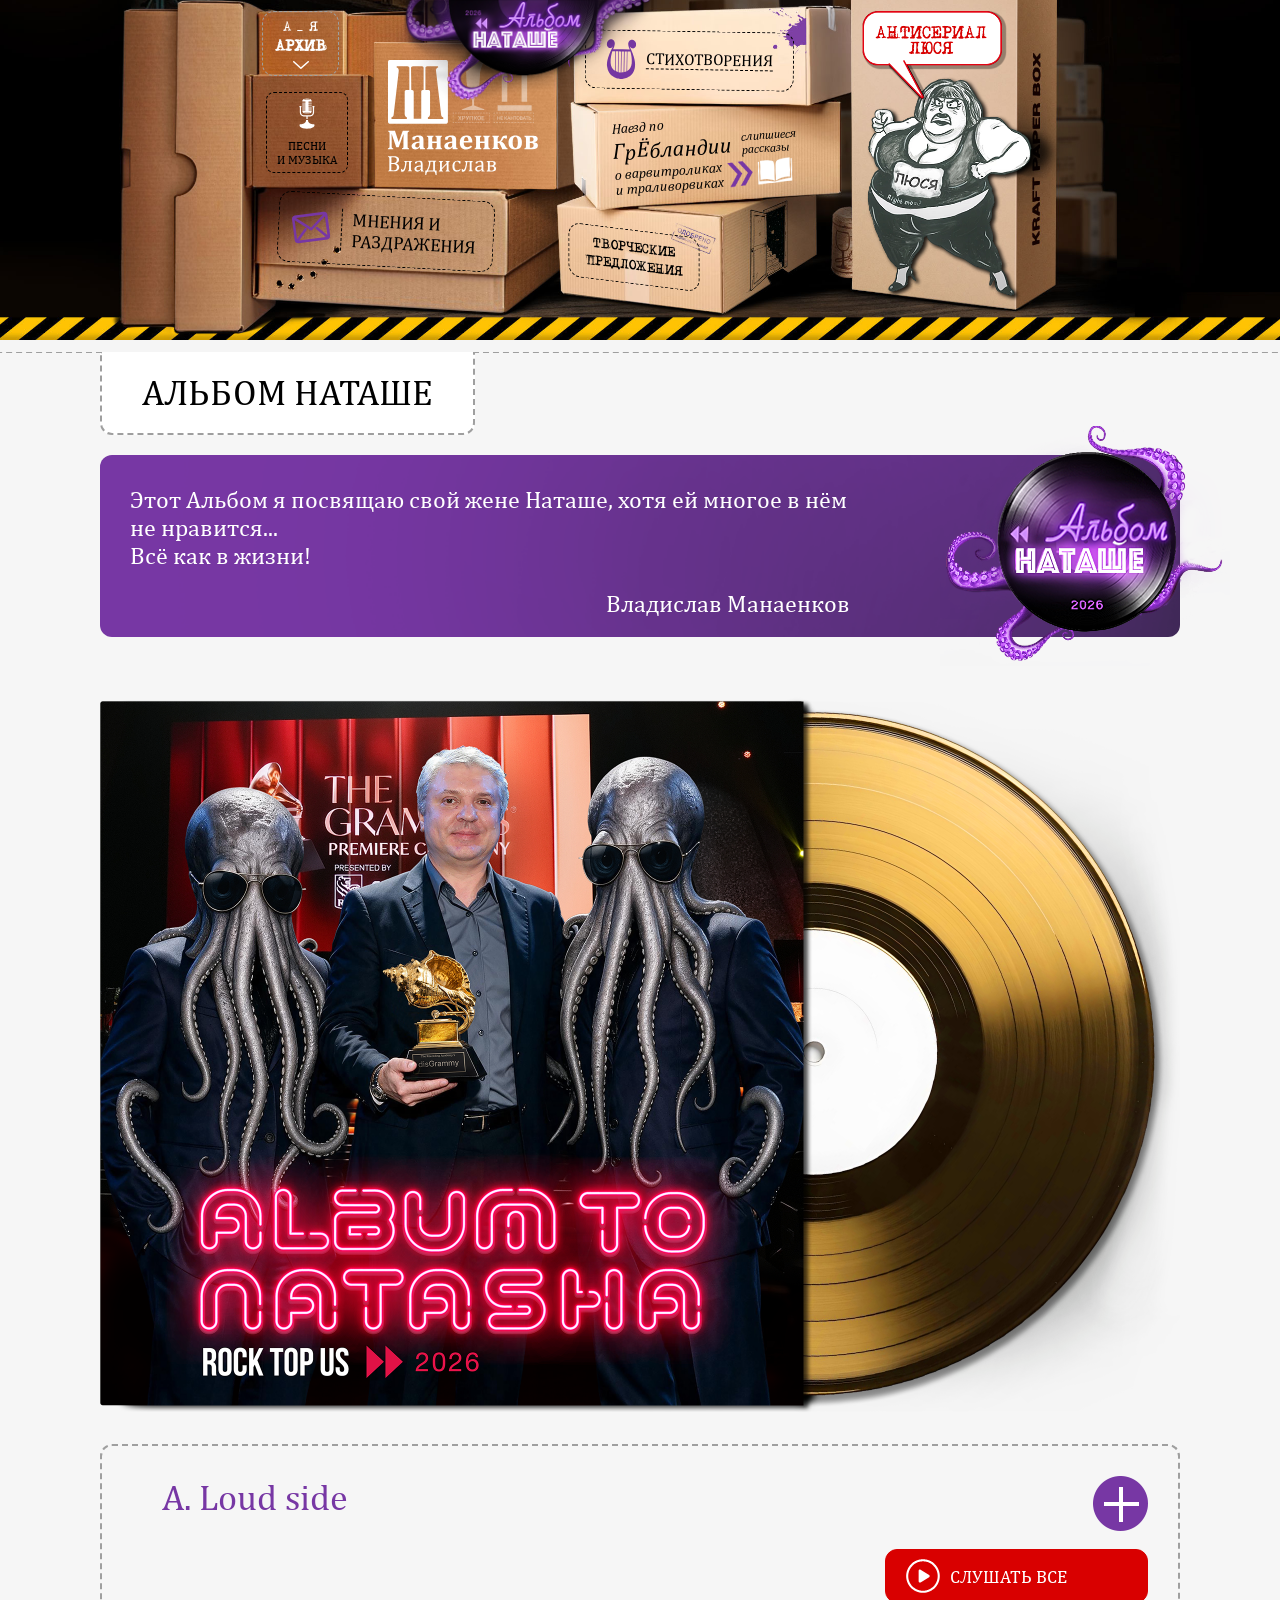
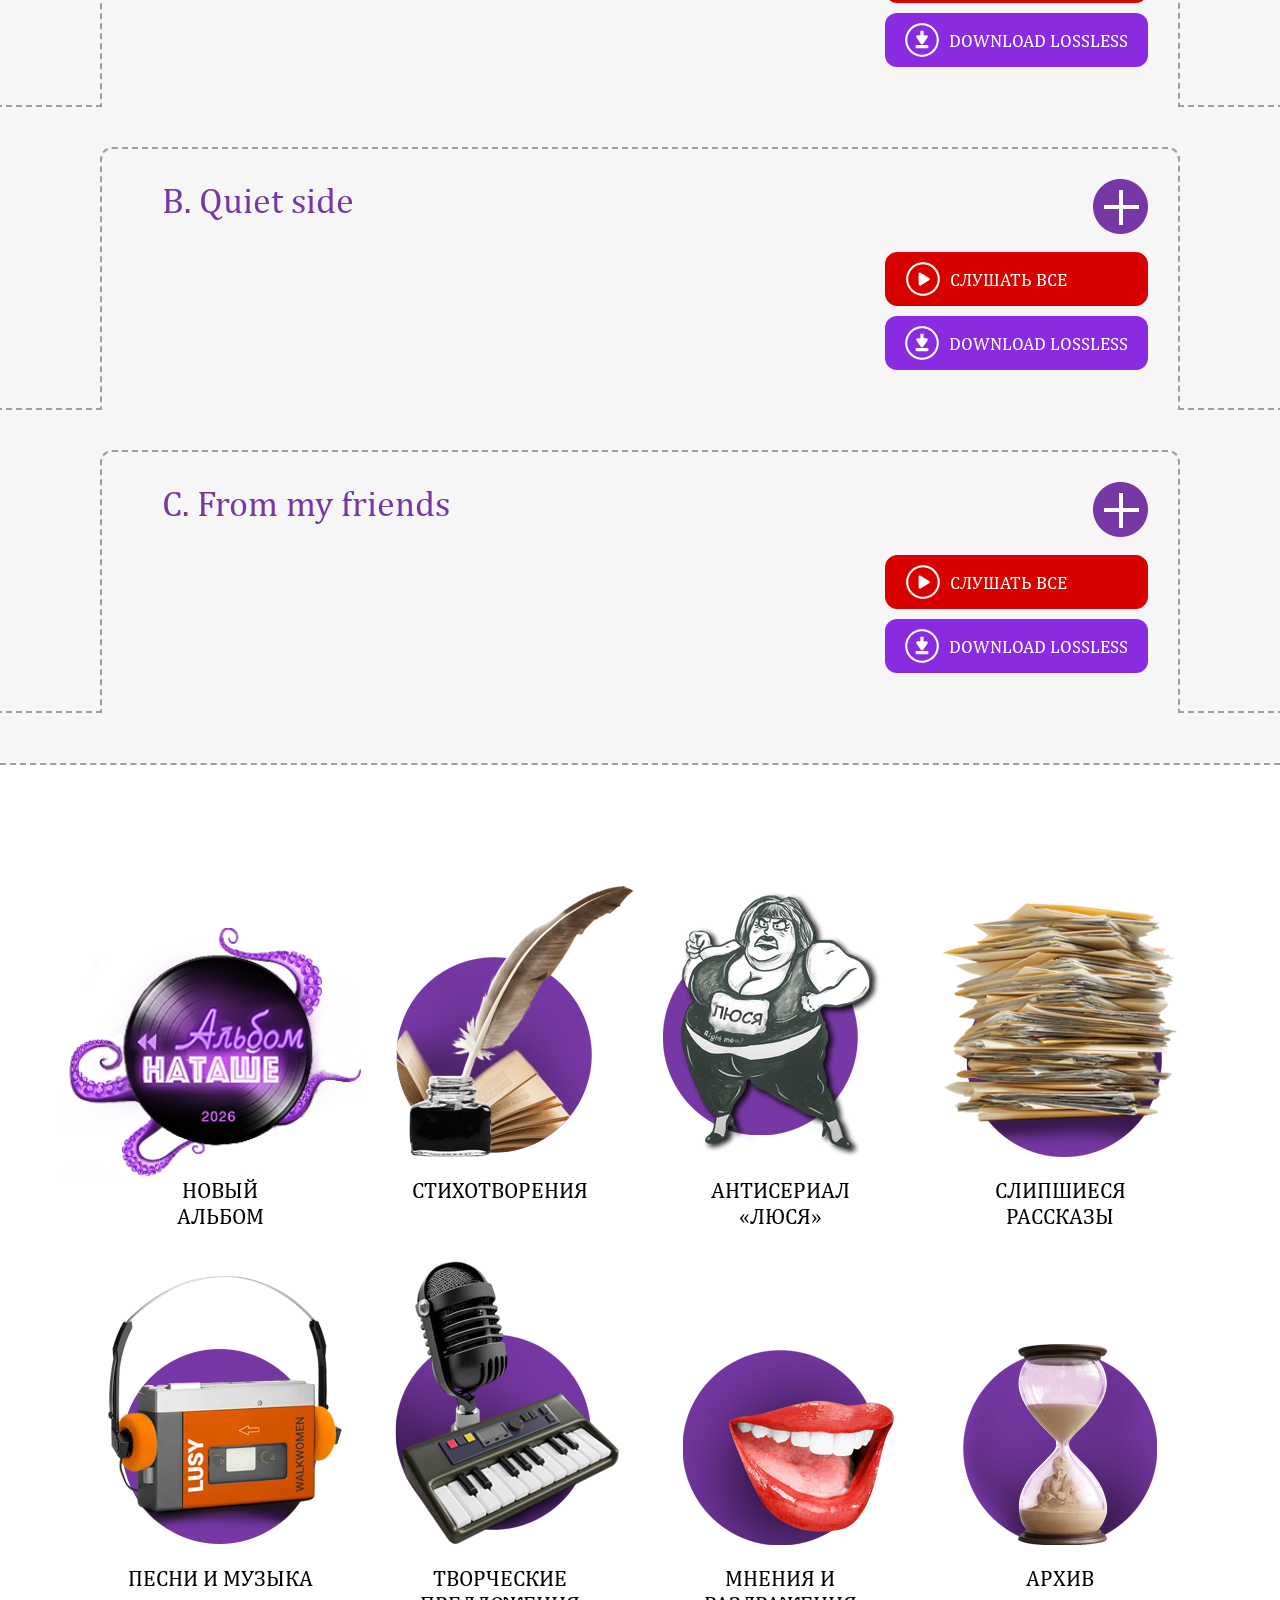
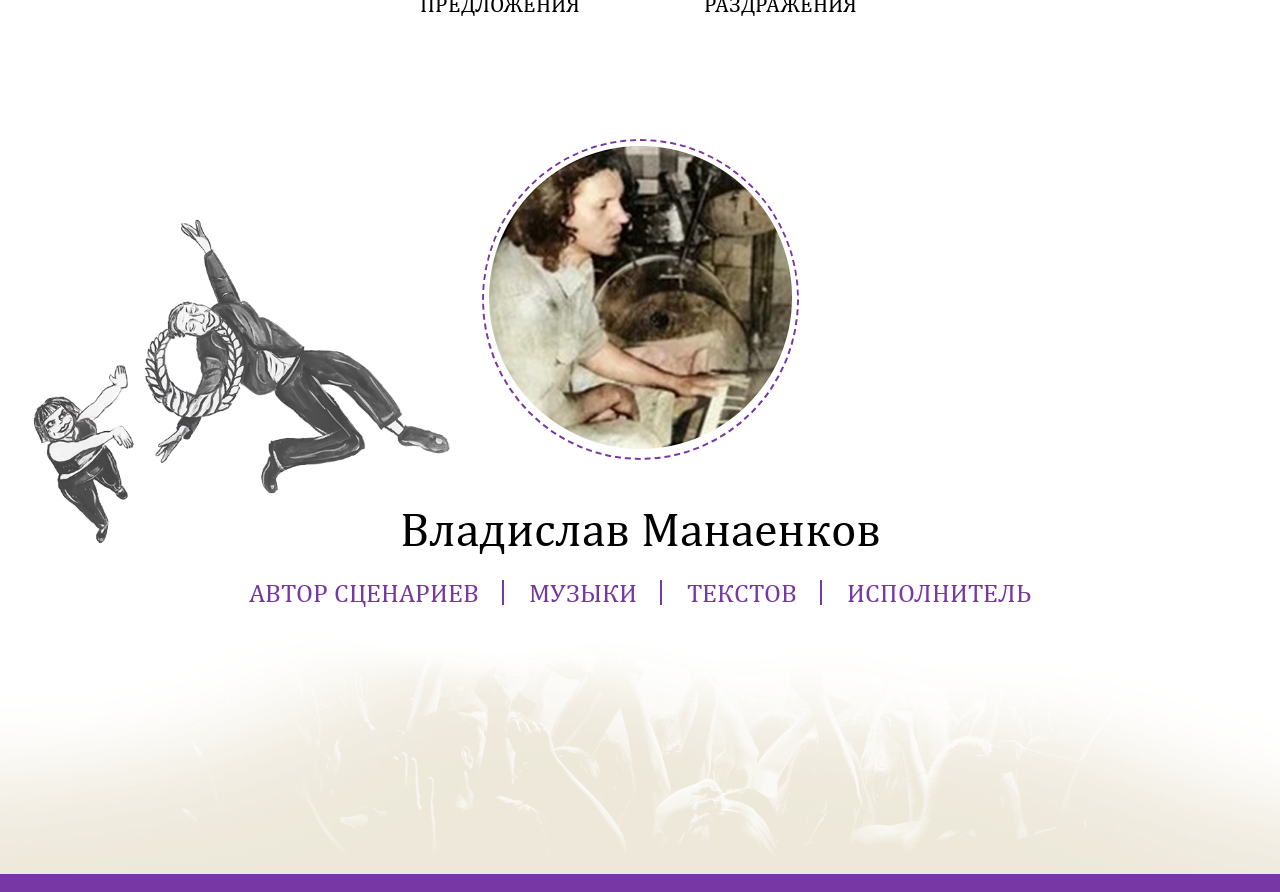
==== commit 868f0822: "ok" ====
--- a/album-to-natasha.html
+++ b/album-to-natasha.html
@@ -14,7 +14,7 @@
 <body>
   <div class="header">
     <div class="wrapper">
-      <a href="new.html" class="new-img">
+      <a href="album-to-natasha.html" class="new-img">
         <img src="img/new-logo.png" alt="">
       </a>
       <a href="archive.html" class="archive active">
@@ -85,7 +85,7 @@
       </div>
       <ul class="main-menu">
         <li>
-          <a href="new.html">
+          <a href="album-to-natasha.html">
             <img src="img/menu-icon11.png" alt="" class="menu-icon" />
             <span>Альбом Наташе</span>
             <img src="img/menu-arrow.png" alt="" class="arrow" />
@@ -151,7 +151,7 @@
       </div>
 
       <div class="info-style w720">
-        <span>Этот Альбом я посвящаю свой жене Наташе, хотя ей многое в нём не нравится...
+        <span class="mb0">Этот Альбом я посвящаю свой жене Наташе, хотя ей многое в нём не нравится...
         <span style="display: block;">Всё как в жизни!</span>
         <span style="display: block; text-align: right;" class="text-new">Владислав Манаенков</span>
         </span>
@@ -563,7 +563,7 @@
     <div class="info-items-wrap">
       <div class="wrapper">
         <div class="info-items">
-          <a href="new.html" class="info-item new-item no-hover">
+          <a href="album-to-natasha.html" class="info-item new-item no-hover">
             <img src="img/circle-mobile.png" alt="" class="circle-mobile" />
             <img src="img/new-mobile.png" alt="" class="mobile-img" />
             <span class="img-wrap">
--- a/css/style.css
+++ b/css/style.css
@@ -4805,6 +4805,9 @@
 }
 .archive-wrap .info-style.w720 span {
   max-width: 720px;
+}
+.archive-wrap .info-style.w720 span.mb0 {
+  margin-bottom: 0;
 }
 .archive-wrap.music-wrap {
   padding-bottom: 60px;
@@ -7033,10 +7036,17 @@
   }
 }
 
+.text-new {
+  margin-bottom: 0 !important;
+}
+@media (max-width: 1100px) {
+  .text-new {
+    margin-bottom: 15px !important;
+  }
+}
 @media (max-width: 767px) {
   .text-new {
     margin-right: 20px;
-    margin-bottom: 0 !important;
   }
 }
 
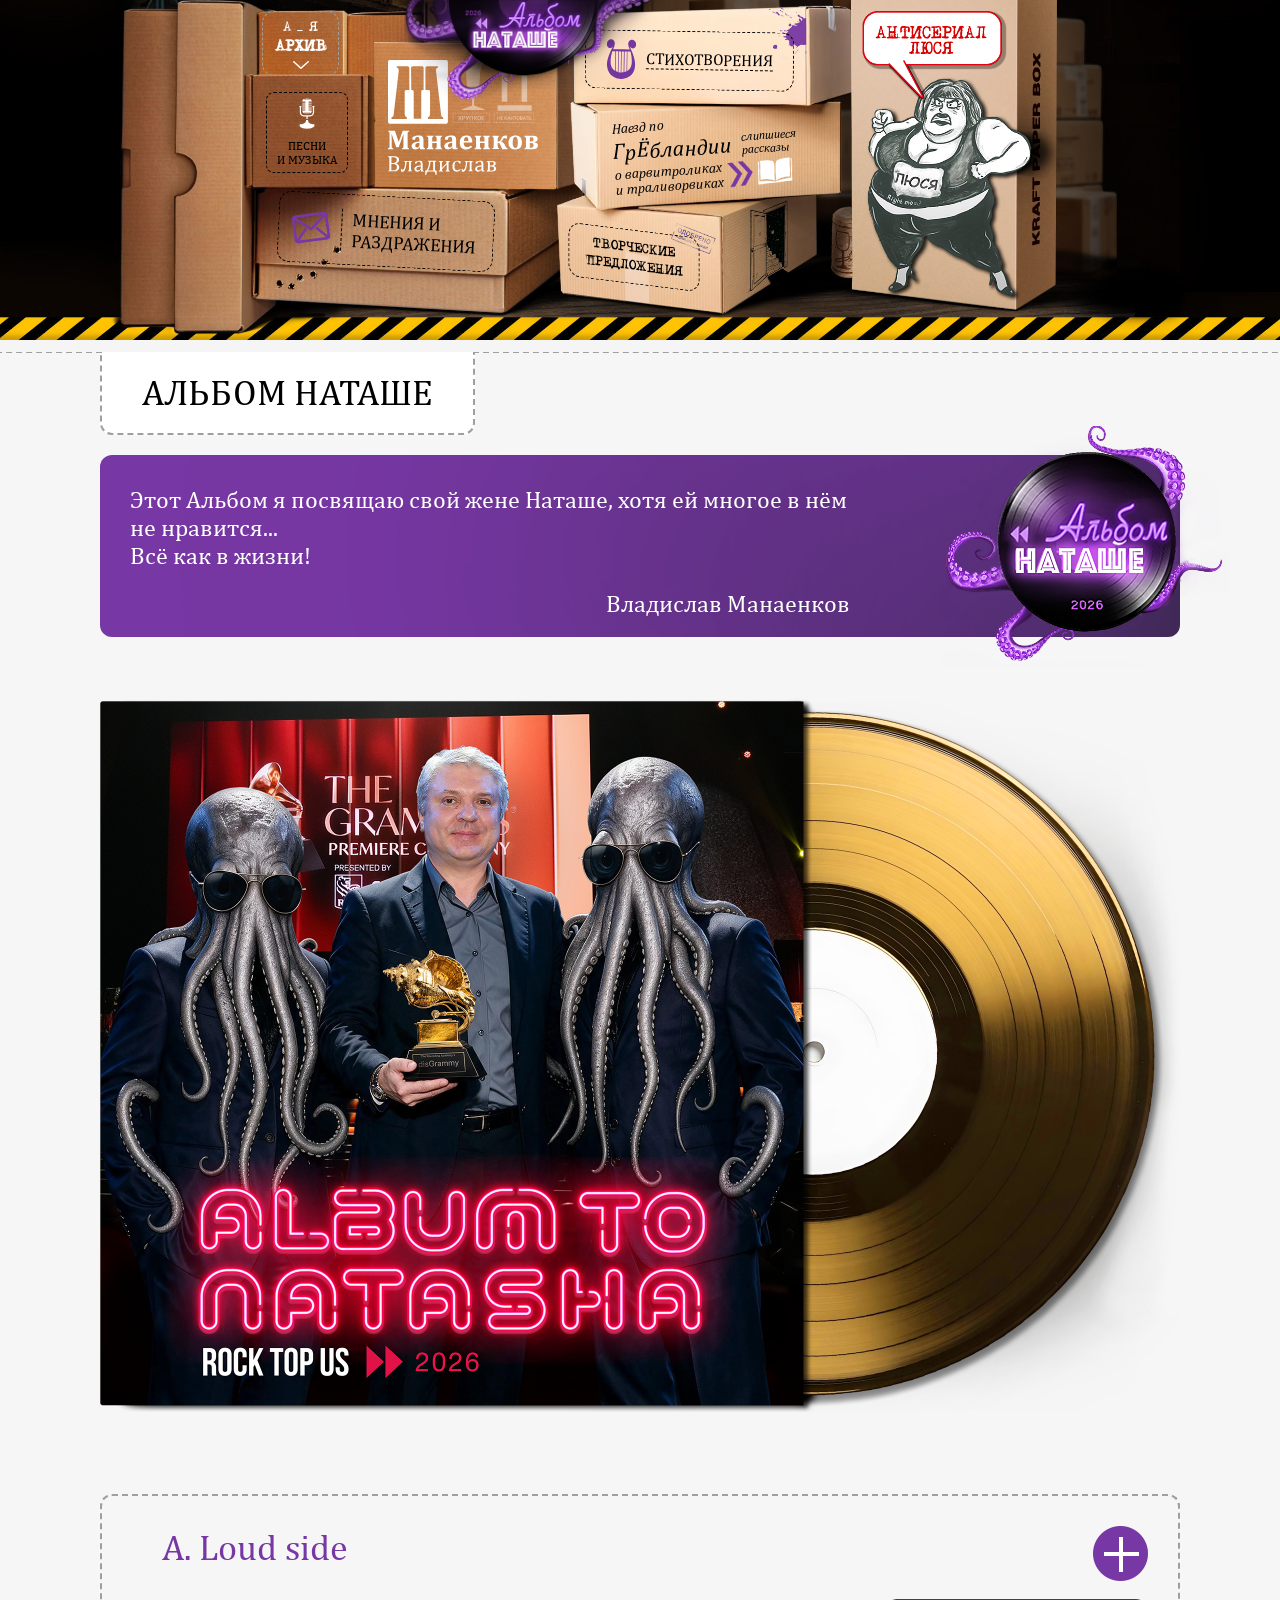
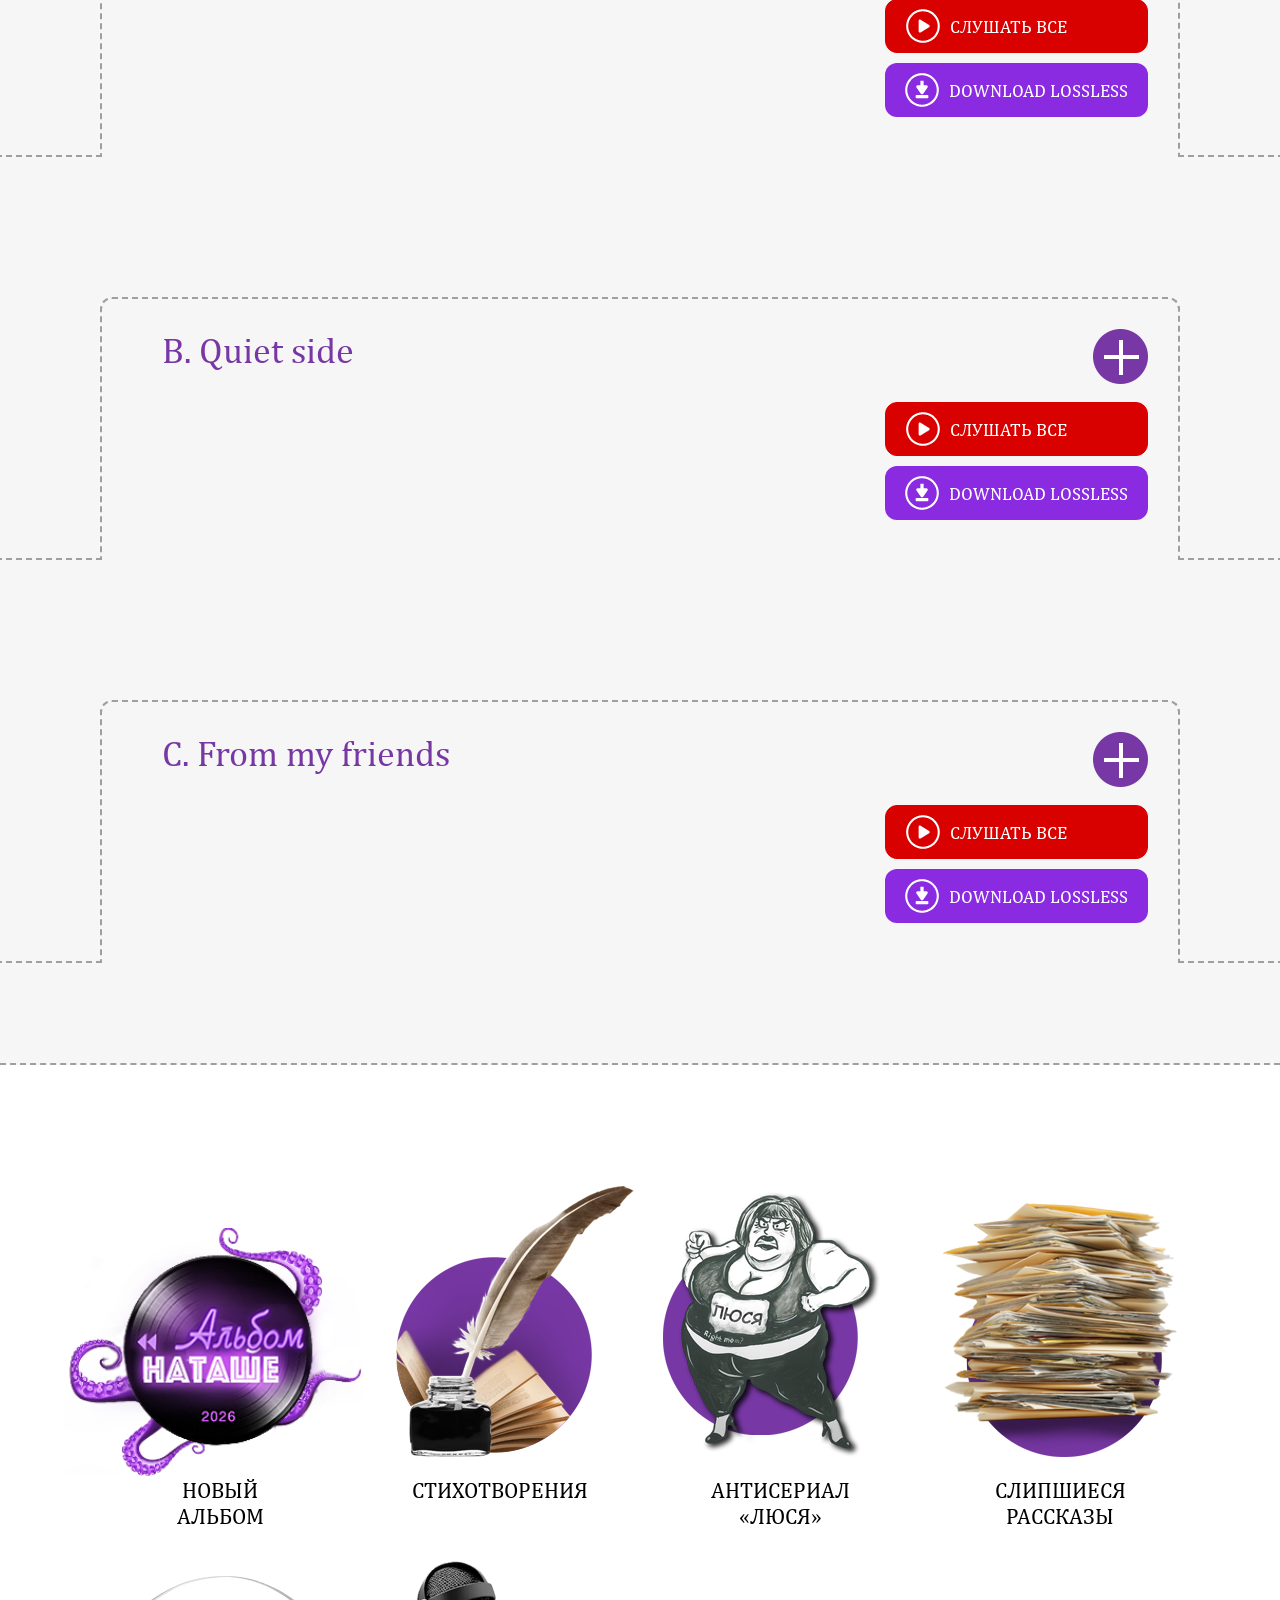
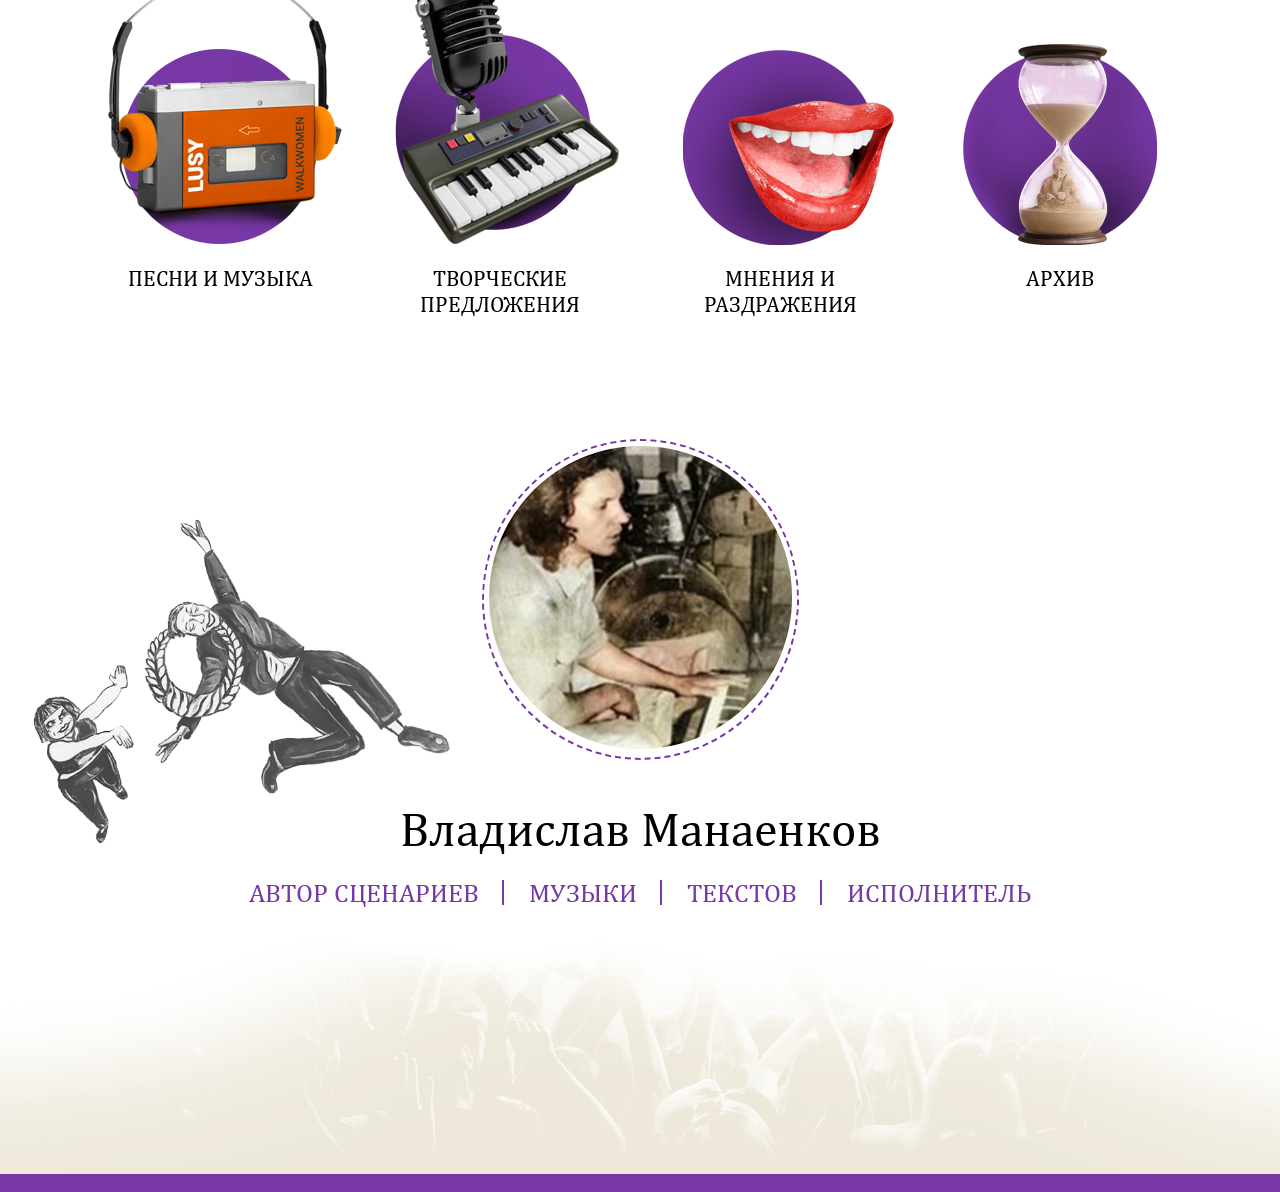
==== commit d01d3a17: "ok" ====
--- a/album-to-natasha.html
+++ b/album-to-natasha.html
@@ -163,7 +163,7 @@
       </div>
 
       <div class="archive-items w100 archive-wrapper new-style-wrap">
-        <div class="archive-item">
+        <div class="archive-item video-style">
           <div class="item-top">
             <div class="info">
 
@@ -297,7 +297,7 @@
 
 
 
-        <div class="archive-item">
+        <div class="archive-item video-style">
           <div class="item-top">
             <div class="info">
 
@@ -436,7 +436,7 @@
 
 
 
-        <div class="archive-item">
+        <div class="archive-item video-style">
           <div class="item-top">
             <div class="info">
 
--- a/css/style.css
+++ b/css/style.css
@@ -2395,16 +2395,12 @@
     top: 800px;
     width: 400px;
   }
-}
-@media (max-width: 1024px) {
   .header.main-header .wrapper .opinions {
     left: 581px;
     top: 712px;
     padding: 8px 20px;
     transform: rotate(-6deg) skew(-8deg);
   }
-}
-@media (max-width: 1024px) {
   .header.main-header .wrapper .info-back {
     top: 1020px;
     left: 110px;
@@ -2418,8 +2414,6 @@
   .header.main-header .wrapper .info-back p span {
     font-size: 34px;
   }
-}
-@media (max-width: 1024px) {
   .header.main-header .wrapper .offers-btn {
     top: 1220px;
     left: 30px;
@@ -2428,8 +2422,6 @@
   .header.main-header .wrapper .offers-btn span {
     font-size: 20px;
   }
-}
-@media (max-width: 1024px) {
   .header.main-header .wrapper .poems {
     padding: 15px 30px;
     left: 90px;
@@ -2441,8 +2433,6 @@
   .header.main-header .wrapper .poems img {
     width: 24px;
   }
-}
-@media (max-width: 1024px) {
   .header.main-header .wrapper .archive {
     top: 713px;
     left: 60px;
@@ -2462,16 +2452,12 @@
     height: 4px;
     margin: 3px auto;
   }
-}
-@media (max-width: 1024px) {
   .header.main-header .wrapper .logo {
     top: 20px;
     left: 50%;
     transform: translateX(-50%);
     width: auto;
   }
-}
-@media (max-width: 1024px) {
   .header.main-header .wrapper .song {
     flex-direction: row;
     padding: 20px 30px;
@@ -2487,10 +2473,8 @@
     font-size: 24px;
     max-width: 120px;
   }
-}
-@media (max-width: 1024px) {
   .header.main-header .right-img-mobile,
-.header.main-header .left-img-mobile {
+  .header.main-header .left-img-mobile {
     display: none;
   }
 }
@@ -2607,7 +2591,7 @@
     max-width: 70px;
   }
   .header.main-header .right-img-mobile,
-.header.main-header .left-img-mobile {
+  .header.main-header .left-img-mobile {
     display: none;
   }
 }
@@ -2874,8 +2858,8 @@
 }
 @media (max-width: 1920px) {
   .header.stories-header .logo,
-.header.stories-header .lucy-img,
-.header.stories-header .opinions2 {
+  .header.stories-header .lucy-img,
+  .header.stories-header .opinions2 {
     z-index: 3 !important;
   }
 }
@@ -7050,4 +7034,18 @@
   }
 }
 
+@media (max-width: 1024px) {
+  .video-style .video {
+    width: 380px;
+    height: 210px;
+  }
+}
+@media (max-width: 767px) {
+  .video-style .video {
+    width: 100%;
+    height: 50vw;
+    max-width: 100% !important;
+  }
+}
+
 /*# sourceMappingURL=style.css.map */
